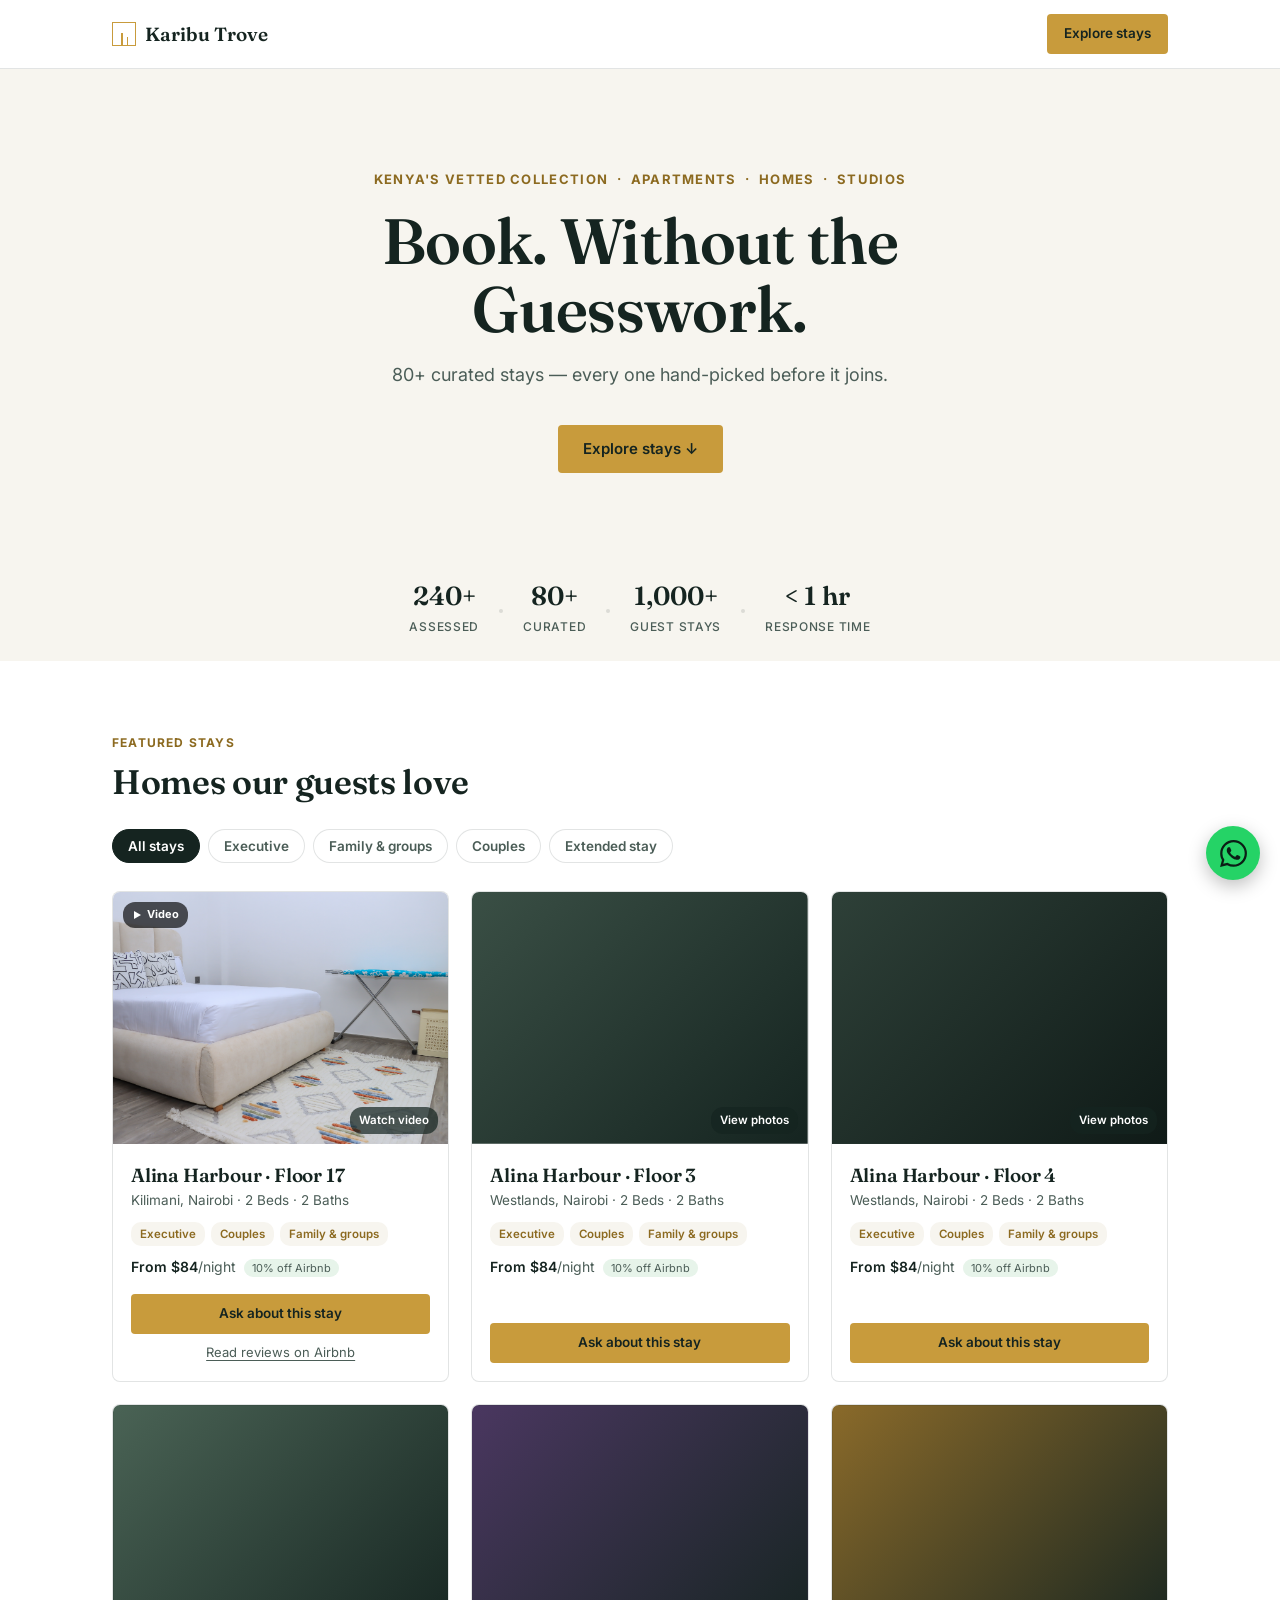
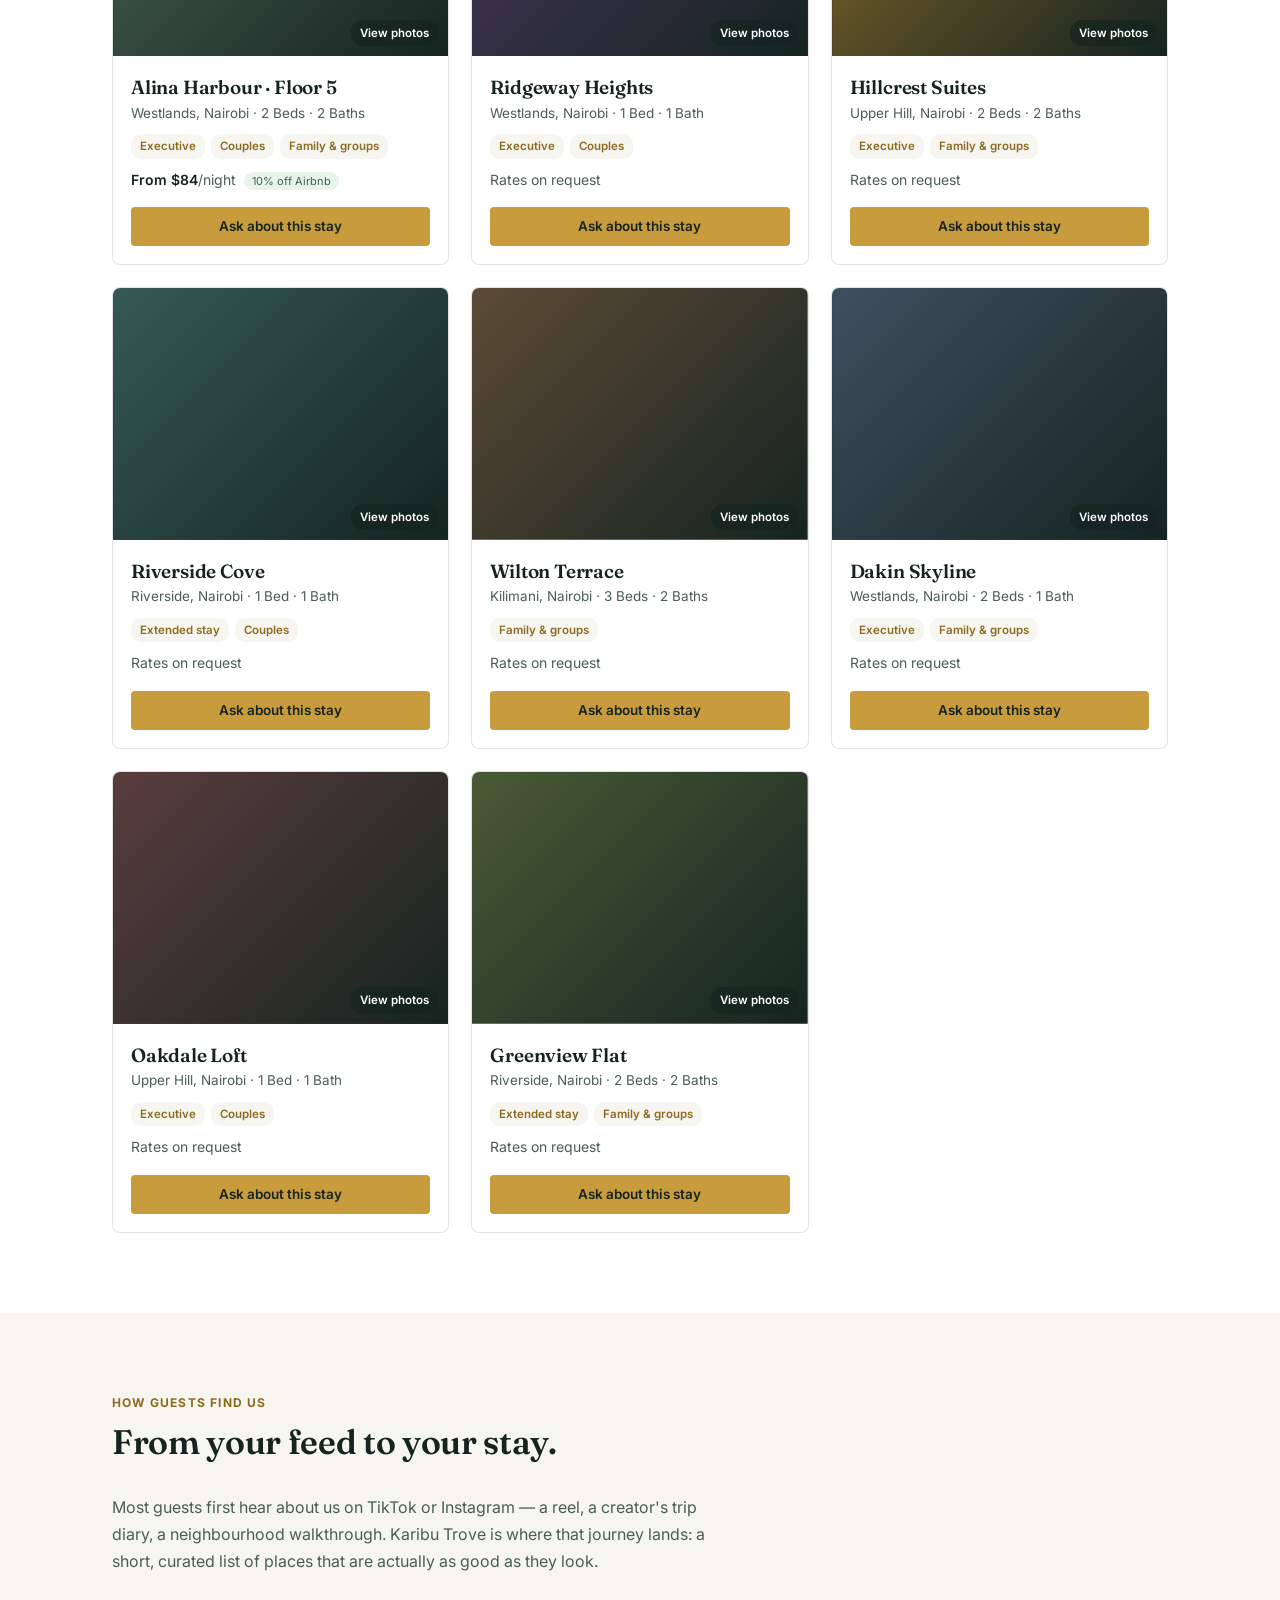
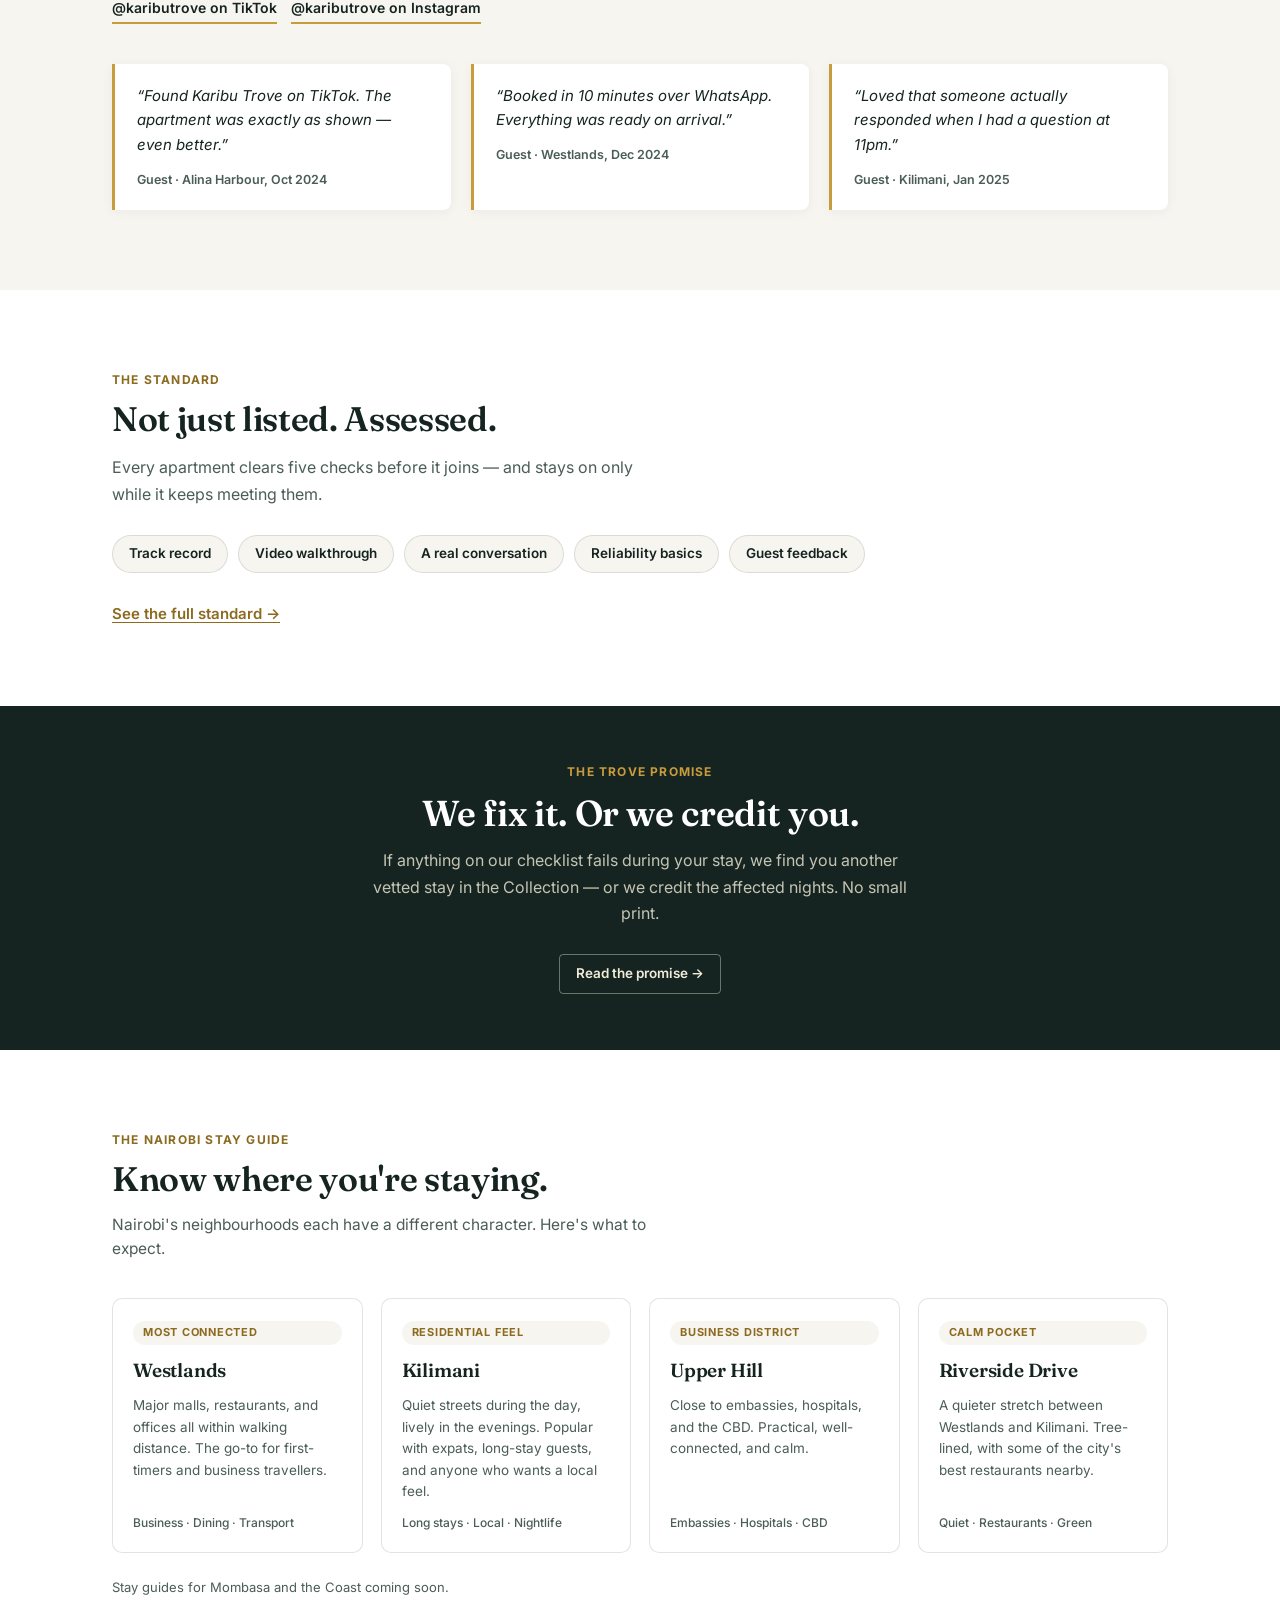
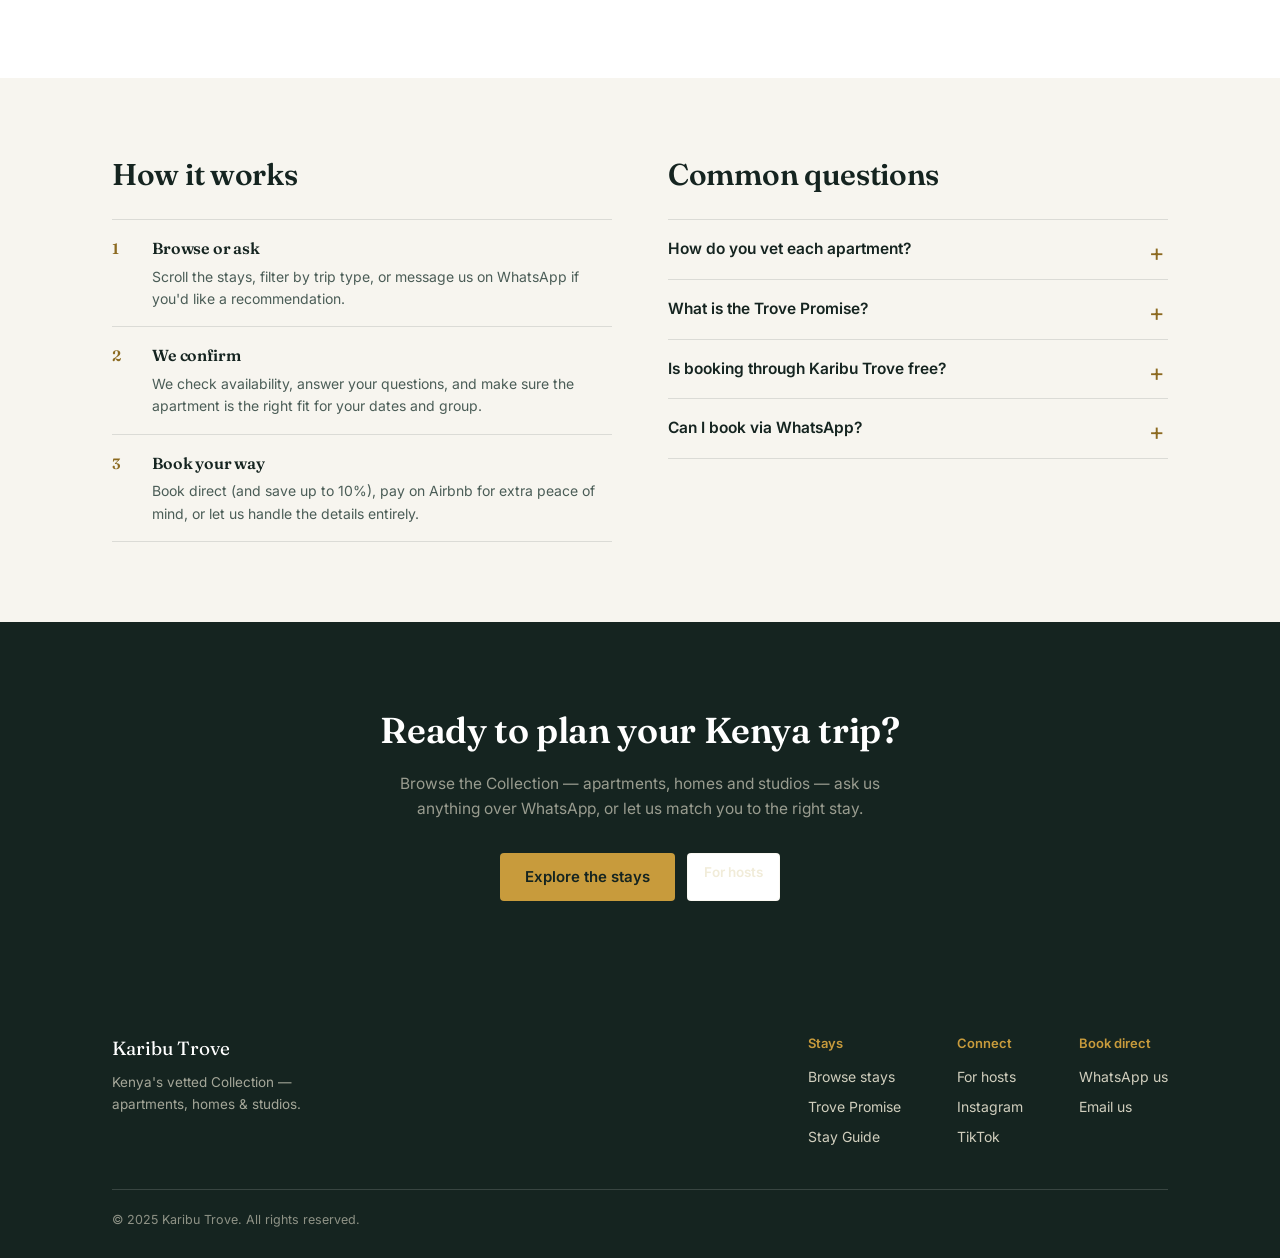
==== index.html @ e1a50bf6 "fix: curated count 8 → 80+ Co-Authored-By: Claude Sonnet 4.6 <noreply@anthropic.com>" ====
<!DOCTYPE html>
<html lang="en">
<head>
<meta charset="UTF-8">
<meta name="viewport" content="width=device-width, initial-scale=1.0">

<!-- Primary SEO -->
<title>Kenya's Vetted Collection — Apartments, Homes &amp; Studios | Karibu Trove</title>
<meta name="description" content="Karibu Trove is Kenya's vetted Collection — apartments, homes and studios in Nairobi and beyond. Every stay clears five checks before it joins. Book direct, save up to 10%, and stay with the Trove Promise: we fix it or we credit you.">
<meta name="robots" content="index, follow">
<link rel="canonical" href="https://kaributrove.com/">

<!-- Open Graph -->
<meta property="og:type" content="website">
<meta property="og:site_name" content="Karibu Trove">
<meta property="og:title" content="Karibu Trove — Kenya's Vetted Collection">
<meta property="og:description" content="Apartments, homes and studios — every stay clears five checks before it joins. Browse the Collection, book direct and save, backed by the Trove Promise.">
<meta property="og:image" content="https://kaributrove.com/assets/og.png">
<meta property="og:url" content="https://kaributrove.com/">

<!-- Twitter -->
<meta name="twitter:card" content="summary_large_image">
<meta name="twitter:title" content="Karibu Trove — Kenya's Vetted Collection">
<meta name="twitter:description" content="Apartments, homes and studios — every stay is vetted. Browse the Collection in Kenya, book direct and save — backed by the Trove Promise.">
<meta name="twitter:image" content="https://kaributrove.com/assets/og.png">

<meta name="theme-color" content="#152420">
<link rel="icon" type="image/svg+xml" href="assets/favicon.svg">
<link rel="preconnect" href="https://fonts.googleapis.com">
<link rel="preconnect" href="https://fonts.gstatic.com" crossorigin>
<link href="https://fonts.googleapis.com/css2?family=Fraunces:opsz,wght@9..144,400;9..144,600&family=Inter:wght@400;500;600&display=swap" rel="stylesheet">
<link rel="stylesheet" href="assets/styles.css">

<!-- JSON-LD: Organization -->
<script type="application/ld+json">
{
  "@context": "https://schema.org",
  "@type": "Organization",
  "name": "Karibu Trove",
  "url": "https://kaributrove.com",
  "description": "Kenya's vetted Collection — apartments, homes and studios. Every stay clears five checks before it joins.",
  "sameAs": [
    "https://www.instagram.com/kaributrove",
    "https://www.tiktok.com/@kaributrove"
  ],
  "contactPoint": {
    "@type": "ContactPoint",
    "contactType": "customer service",
    "availableLanguage": "English"
  }
}
</script>
<!-- JSON-LD: WebSite -->
<script type="application/ld+json">
{
  "@context": "https://schema.org",
  "@type": "WebSite",
  "name": "Karibu Trove",
  "url": "https://kaributrove.com",
  "potentialAction": {
    "@type": "SearchAction",
    "target": "https://kaributrove.com/?q={search_term_string}",
    "query-input": "required name=search_term_string"
  }
}
</script>
<!-- JSON-LD: FAQPage -->
<script type="application/ld+json">
{
  "@context": "https://schema.org",
  "@type": "FAQPage",
  "mainEntity": [
    {
      "@type": "Question",
      "name": "How do you vet each apartment?",
      "acceptedAnswer": {
        "@type": "Answer",
        "text": "Every apartment clears five checks before it joins: a verified track record, a full video walkthrough, a real conversation with the host, reliability basics (WiFi, water, security), and ongoing guest feedback. Stays that fall below standard are removed."
      }
    },
    {
      "@type": "Question",
      "name": "What is the Trove Promise?",
      "acceptedAnswer": {
        "@type": "Answer",
        "text": "If anything on our vetting checklist fails during your stay, we find you another vetted stay in the Collection — or we credit the affected nights. No small print, no runaround."
      }
    },
    {
      "@type": "Question",
      "name": "Is booking through Karibu Trove free?",
      "acceptedAnswer": {
        "@type": "Answer",
        "text": "Yes. Browsing and enquiring is completely free. If you book direct through us you typically save around 10% compared to the Airbnb rate — no membership required."
      }
    },
    {
      "@type": "Question",
      "name": "Can I book via WhatsApp?",
      "acceptedAnswer": {
        "@type": "Answer",
        "text": "Yes. WhatsApp is our primary booking channel. Tap 'Ask about this stay' on any listing and it opens a pre-filled message to our team. We reply within a few hours."
      }
    },
    {
      "@type": "Question",
      "name": "Do you only list apartments in Nairobi?",
      "acceptedAnswer": {
        "@type": "Answer",
        "text": "We currently focus on Nairobi — Westlands, Kilimani, Upper Hill, and Riverside Drive. Stay guides for Mombasa and the Coast are coming soon."
      }
    }
  ]
}
</script>

<style>
/* ============================================================
   V5 INLINE OVERRIDES — supplements assets/styles.css
   ============================================================ */

/* ---- Proof strip ---- */
.proof-strip{ display:flex; align-items:center; justify-content:center; gap:20px; padding:22px 32px; background:var(--bg-alt); flex-wrap:wrap; }
.proof-item{ text-align:center; }
.pv{ font-family:'Fraunces',serif; font-size:26px; font-weight:600; color:var(--ink); display:block; line-height:1; margin-bottom:4px; }
.pl{ font-size:12px; color:var(--ink-soft); font-weight:500; text-transform:uppercase; letter-spacing:0.06em; white-space:nowrap; }
.proof-dot{ width:4px; height:4px; border-radius:50%; background:var(--line); flex-shrink:0; }
@media(max-width:480px){ .proof-dot{ display:none; } .proof-strip{ gap:28px 20px; justify-content:space-around; } }

/* ---- V5 Hero ---- */
.hero-v5{ padding:100px 0 88px; text-align:center; }
@media(max-width:640px){ .hero-v5{ padding:72px 0 64px; } }
.hero-v5 .hero-eyebrow{ font-size:13px; font-weight:700; text-transform:uppercase; letter-spacing:0.1em; color:var(--accent-deep); margin-bottom:18px; display:block; }
.hero-v5 h1{ font-size:clamp(36px,6vw,64px); line-height:1.05; margin-bottom:18px; max-width:760px; margin-left:auto; margin-right:auto; }
.hero-v5 .lede{ font-size:clamp(16px,2vw,18px); color:var(--ink-soft); line-height:1.65; max-width:520px; margin:0 auto 36px; }
.hero-v5 .hero-ctas{ display:flex; gap:12px; flex-wrap:wrap; justify-content:center; }

/* ---- Section eyebrow / head ---- */
.eyebrow{ font-size:12px; font-weight:700; text-transform:uppercase; letter-spacing:0.1em; color:var(--accent-deep); display:block; margin-bottom:12px; }
.section-hd h2{ font-size:clamp(24px,3vw,34px); line-height:1.1; margin-bottom:10px; }
.section-hd p{ font-size:15.5px; color:var(--ink-soft); max-width:540px; }

/* ---- Stays section ---- */
.stays-section{ padding:72px 0 80px; }

/* ---- Social Discovery ---- */
.social-discovery{ padding:80px 0; background:var(--bg-alt); }
.social-discovery .section-hd{ margin-bottom:32px; }
.social-discovery .sd-body{ font-size:16px; color:var(--ink-soft); line-height:1.7; max-width:600px; margin-bottom:22px; }
.sd-links{ display:flex; gap:14px; flex-wrap:wrap; margin-bottom:40px; }
.sd-links a{ font-size:14px; font-weight:600; color:var(--ink); border-bottom:2px solid var(--accent); padding-bottom:2px; }
.sd-links a:hover{ color:var(--accent-deep); }
.sp-list{ display:grid; grid-template-columns:repeat(3,1fr); gap:20px; }
@media(max-width:860px){ .sp-list{ grid-template-columns:1fr 1fr; } }
@media(max-width:560px){ .sp-list{ grid-template-columns:1fr; } }
.sp-quote{ margin:0; background:#fff; border-left:3px solid var(--accent); border-radius:0 8px 8px 0; padding:20px 22px; box-shadow:0 2px 12px rgba(21,36,32,.05); display:flex; flex-direction:column; gap:12px; }
.sp-quote blockquote{ margin:0; font-size:15px; color:var(--ink); line-height:1.65; font-style:italic; }
.sp-quote figcaption{ font-size:12.5px; color:var(--ink-soft); font-weight:600; }

/* ---- Our Standard ---- */
.standard-section{ padding:80px 0; }
.standard-intro{ font-size:16px; color:var(--ink-soft); max-width:560px; margin-bottom:28px; line-height:1.65; }
.standard-checks{ display:flex; flex-wrap:wrap; gap:10px; margin-bottom:28px; }
.standard-checks span{ background:var(--bg-alt); border:1px solid var(--line); border-radius:20px; font-size:13.5px; font-weight:600; padding:7px 16px; color:var(--ink); }
.standard-link{ font-size:15px; font-weight:600; color:var(--accent-deep); text-decoration:underline; text-underline-offset:3px; }
.standard-link:hover{ color:var(--ink); }

/* ---- Promise callout ---- */
.promise-callout{ background:var(--ink); color:#F1ECD9; padding:56px 0; }
.promise-callout .pc-wrap{ max-width:760px; margin:0 auto; text-align:center; padding:0 32px; }
@media(max-width:640px){ .promise-callout .pc-wrap{ padding:0 20px; } }
.promise-callout .pc-eyebrow{ font-size:12px; font-weight:700; text-transform:uppercase; letter-spacing:0.1em; color:var(--gold); display:block; margin-bottom:12px; }
.promise-callout h2{ font-size:clamp(24px,3.5vw,36px); color:#fff; margin-bottom:14px; line-height:1.1; }
.promise-callout p{ font-size:16px; color:rgba(241,236,217,0.8); max-width:560px; margin:0 auto 28px; line-height:1.65; }
.promise-callout .btn-outline{ border-color:rgba(241,236,217,0.4); color:#F1ECD9; background:transparent; }
.promise-callout .btn-outline:hover{ border-color:#F1ECD9; }

/* ---- Stay Guide ---- */
.stay-guide-section{ padding:80px 0; }
.sg-sub{ font-size:15.5px; color:var(--ink-soft); max-width:540px; margin-bottom:36px; }
.sg-grid{ display:grid; grid-template-columns:repeat(4,1fr); gap:18px; }
@media(max-width:900px){ .sg-grid{ grid-template-columns:repeat(2,1fr); } }
@media(max-width:560px){ .sg-grid{ grid-template-columns:1fr; } }
.sg-card{ background:#fff; border:1px solid var(--line); border-radius:10px; padding:22px 20px 20px; display:flex; flex-direction:column; gap:10px; }
.sg-tag{ display:inline-block; font-size:11px; font-weight:700; text-transform:uppercase; letter-spacing:0.07em; color:var(--accent-deep); background:var(--bg-alt); padding:3px 10px; border-radius:20px; }
.sg-card h3{ font-size:19px; margin:0; }
.sg-card p{ font-size:13.5px; color:var(--ink-soft); line-height:1.6; flex:1; }
.sg-vibe{ font-size:12px; color:var(--ink-soft); font-weight:500; }
.sg-fine{ margin-top:24px; font-size:13px; color:var(--ink-soft); }

/* ---- How it works + FAQ ---- */
.split-section{ padding:80px 0; background:var(--bg-alt); }
.split-inner{ display:grid; grid-template-columns:1fr 1fr; gap:56px; align-items:start; }
@media(max-width:760px){ .split-inner{ grid-template-columns:1fr; gap:44px; } }
.split-section h2{ font-size:clamp(22px,3vw,30px); line-height:1.1; margin-bottom:28px; }
.how-steps{ list-style:none; margin:0; padding:0; }
.how-steps li{ display:flex; gap:18px; padding:16px 0; border-top:1px solid var(--line); align-items:flex-start; }
.how-steps li:last-child{ border-bottom:1px solid var(--line); }
.how-num{ font-family:'Fraunces',serif; font-size:15px; font-weight:600; color:var(--accent-deep); flex-shrink:0; width:22px; padding-top:1px; }
.how-steps h3{ font-size:16px; margin:0 0 4px; }
.how-steps p{ font-size:14px; color:var(--ink-soft); }
.faq-list{ border-top:1px solid var(--line); }
.faq-list details{ border-bottom:1px solid var(--line); }
.faq-list summary{ cursor:pointer; list-style:none; padding:17px 30px 17px 0; font-weight:600; font-size:15.5px; position:relative; }
.faq-list summary::-webkit-details-marker{ display:none; }
.faq-list summary::after{ content:'+'; position:absolute; right:4px; top:14px; font-size:24px; color:var(--accent-deep); font-weight:400; }
.faq-list details[open] summary::after{ content:'\2212'; }
.faq-list .ans{ padding:0 0 18px; font-size:14.5px; color:var(--ink-soft); max-width:480px; line-height:1.65; }

/* ---- CTA band ---- */
.cta-band{ padding:80px 0; background:var(--ink); color:#F1ECD9; text-align:center; }
.cta-band h2{ color:#fff; font-size:clamp(22px,3.5vw,36px); margin-bottom:12px; }
.cta-band p{ color:rgba(241,236,217,0.75); font-size:15.5px; margin-bottom:32px; }
.cta-band .hero-ctas{ justify-content:center; }
.cta-band .btn-outline{ border-color:rgba(241,236,217,0.35); color:#F1ECD9; }
.cta-band .btn-outline:hover{ border-color:#F1ECD9; }

/* ---- Booking popup ---- */
.bk-overlay{ display:none; position:fixed; inset:0; z-index:200; background:rgba(9,15,13,0.65); align-items:flex-end; justify-content:center; }
.bk-overlay.open{ display:flex; }
@media(min-width:600px){ .bk-overlay{ align-items:center; } }
.bk-modal{ background:#fff; width:100%; max-width:520px; border-radius:20px 20px 0 0; overflow:hidden; display:flex; flex-direction:column; max-height:94vh; }
@media(min-width:600px){ .bk-modal{ border-radius:16px; max-height:88vh; } }
.bk-img{ height:180px; background-size:cover; background-position:center; flex-shrink:0; }
.bk-header{ padding:18px 20px 14px; border-bottom:1px solid var(--line); flex-shrink:0; display:flex; justify-content:space-between; align-items:flex-start; }
.bk-header h3{ font-size:20px; margin-bottom:3px; }
.bk-meta-line{ font-size:13px; color:var(--ink-soft); }
.bk-x{ background:none; border:none; font-size:26px; cursor:pointer; color:var(--ink-soft); line-height:1; padding:0; flex-shrink:0; margin-left:12px; }
.bk-body{ padding:18px 20px; overflow-y:auto; flex:1; }
.bk-channel{ display:flex; align-items:center; justify-content:space-between; gap:14px; padding:14px 0; border-top:1px solid var(--line); }
.bk-channel:first-child{ border-top:none; }
.bk-channel-name{ font-size:14px; font-weight:600; display:flex; align-items:center; gap:7px; margin-bottom:3px; }
.bk-channel-rate{ font-size:13px; color:var(--ink-soft); }
.bk-channel-save{ font-size:11px; font-weight:700; color:var(--ok); background:#E7F4EA; padding:2px 7px; border-radius:10px; }
.bk-channel-btn{ flex-shrink:0; }
.bk-note{ font-size:13px; color:var(--ink-soft); padding:14px 0 4px; border-top:1px solid var(--line); margin-top:6px; }
</style>
</head>
<body>

<!-- ===================== NAV ===================== -->
<nav>
  <div class="wrap">
    <a href="/" class="logo" aria-label="Karibu Trove home">
      <span class="mark" aria-hidden="true"></span>
      <span>Karibu Trove</span>
    </a>
    <div style="display:flex;align-items:center;gap:16px;">
      <a href="#stays" data-v="a" class="btn btn-accent btn-sm">Explore stays</a>
      <a href="#stays" data-v="b" class="btn btn-accent btn-sm">Book a stay</a>
    </div>
  </div>
</nav>

<!-- ===================== HERO ===================== -->
<section class="hero-v5" style="background:var(--bg-alt);">
  <div class="wrap">

    <!-- Variant A -->
    <div data-v="a">
      <span class="hero-eyebrow">Kenya's vetted Collection &nbsp;·&nbsp; Apartments &nbsp;·&nbsp; Homes &nbsp;·&nbsp; Studios</span>
      <h1>Book. Without the Guesswork.</h1>
      <p class="lede">80+ curated stays — every one hand-picked before it joins.</p>
      <div class="hero-ctas">
        <a href="#stays" class="btn btn-accent">Explore stays ↓</a>
      </div>
    </div>

    <!-- Variant B -->
    <div data-v="b">
      <span class="hero-eyebrow">Kenya's vetted Collection &nbsp;·&nbsp; Apartments &nbsp;·&nbsp; Homes &nbsp;·&nbsp; Studios</span>
      <h1>Don't gamble on a listing. Every stay here is vetted.</h1>
      <p class="lede">80+ curated stays — every one hand-picked before it joins.</p>
      <div class="hero-ctas">
        <a href="#stays" class="btn btn-accent">Browse the stays ↓</a>
      </div>
    </div>

  </div>
</section>

<!-- ===================== PROOF STRIP ===================== -->
<div class="proof-strip" aria-label="At a glance">
  <div class="proof-item">
    <span class="pv">240+</span>
    <span class="pl">Assessed</span>
  </div>
  <div class="proof-dot" aria-hidden="true"></div>
  <div class="proof-item">
    <span class="pv">80+</span>
    <span class="pl">Curated</span>
  </div>
  <div class="proof-dot" aria-hidden="true"></div>
  <div class="proof-item">
    <span class="pv">1,000+</span>
    <span class="pl">Guest stays</span>
  </div>
  <div class="proof-dot" aria-hidden="true"></div>
  <div class="proof-item">
    <span class="pv">&lt; 1 hr</span>
    <span class="pl">Response time</span>
  </div>
</div>

<!-- ===================== STAYS GRID ===================== -->
<section class="stays-section" id="stays">
  <div class="wrap">
    <div class="section-hd" style="margin-bottom:28px;">
      <span class="eyebrow">Featured stays</span>
      <h2>Homes our guests love</h2>
    </div>
    <div id="chips" style="display:flex;flex-wrap:wrap;gap:8px;margin-bottom:28px;" role="group" aria-label="Filter by trip type"></div>
    <div id="curGrid" class="cur-grid"></div>
  </div>
</section>

<!-- ===================== SOCIAL DISCOVERY ===================== -->
<section class="social-discovery">
  <div class="wrap">
    <div class="section-hd">
      <span class="eyebrow">How guests find us</span>
      <h2>From your feed to your stay.</h2>
    </div>
    <p class="sd-body">Most guests first hear about us on TikTok or Instagram — a reel, a creator's trip diary, a neighbourhood walkthrough. Karibu Trove is where that journey lands: a short, curated list of places that are actually as good as they look.</p>
    <div class="sd-links">
      <a href="https://www.tiktok.com/@kaributrove" target="_blank" rel="noopener" aria-label="Karibu Trove on TikTok">@kaributrove on TikTok</a>
      <a href="https://www.instagram.com/kaributrove" target="_blank" rel="noopener" aria-label="Karibu Trove on Instagram">@kaributrove on Instagram</a>
    </div>
    <div id="socialProofList" class="sp-list" aria-label="Guest quotes"></div>
  </div>
</section>

<!-- ===================== OUR STANDARD ===================== -->
<section class="standard-section">
  <div class="wrap">
    <span class="eyebrow">The standard</span>
    <h2 style="font-size:clamp(24px,3.2vw,34px);line-height:1.1;margin-bottom:16px;">Not just listed. Assessed.</h2>
    <p class="standard-intro">Every apartment clears five checks before it joins — and stays on only while it keeps meeting them.</p>
    <div class="standard-checks" role="list" aria-label="The five checks">
      <span role="listitem">Track record</span>
      <span role="listitem">Video walkthrough</span>
      <span role="listitem">A real conversation</span>
      <span role="listitem">Reliability basics</span>
      <span role="listitem">Guest feedback</span>
    </div>
    <a href="promise.html" class="standard-link">See the full standard &rarr;</a>
  </div>
</section>

<!-- ===================== TROVE PROMISE CALLOUT ===================== -->
<div class="promise-callout" role="region" aria-label="Trove Promise">
  <div class="pc-wrap">
    <span class="pc-eyebrow">The Trove Promise</span>
    <h2>We fix it. Or we credit you.</h2>
    <p>If anything on our checklist fails during your stay, we find you another vetted stay in the Collection — or we credit the affected nights. No small print.</p>
    <a href="promise.html" class="btn btn-outline btn-sm">Read the promise &rarr;</a>
  </div>
</div>

<!-- ===================== STAY GUIDE ===================== -->
<section class="stay-guide-section">
  <div class="wrap">
    <span class="eyebrow">The Nairobi Stay Guide</span>
    <h2 style="font-size:clamp(24px,3.2vw,34px);line-height:1.1;margin-bottom:14px;">Know where you're staying.</h2>
    <p class="sg-sub">Nairobi's neighbourhoods each have a different character. Here's what to expect.</p>
    <div id="stayGuideGrid" class="sg-grid"></div>
    <p class="sg-fine">Stay guides for Mombasa and the Coast coming soon.</p>
  </div>
</section>

<!-- ===================== HOW IT WORKS + FAQ ===================== -->
<section class="split-section" id="how">
  <div class="wrap">
    <div class="split-inner">

      <!-- How it works -->
      <div>
        <h2>How it works</h2>
        <ol class="how-steps">
          <li>
            <span class="how-num">1</span>
            <div>
              <h3>Browse or ask</h3>
              <p>Scroll the stays, filter by trip type, or message us on WhatsApp if you'd like a recommendation.</p>
            </div>
          </li>
          <li>
            <span class="how-num">2</span>
            <div>
              <h3>We confirm</h3>
              <p>We check availability, answer your questions, and make sure the apartment is the right fit for your dates and group.</p>
            </div>
          </li>
          <li>
            <span class="how-num">3</span>
            <div>
              <h3>Book your way</h3>
              <p>Book direct (and save up to 10%), pay on Airbnb for extra peace of mind, or let us handle the details entirely.</p>
            </div>
          </li>
        </ol>
      </div>

      <!-- FAQ -->
      <div>
        <h2>Common questions</h2>
        <div class="faq-list">
          <details>
            <summary>How do you vet each apartment?</summary>
            <p class="ans">Every apartment clears five checks: a verified track record, a full video walkthrough, a real conversation with the host, reliability basics (WiFi, water, security), and ongoing guest feedback. Stays that fall below standard are removed.</p>
          </details>
          <details>
            <summary>What is the Trove Promise?</summary>
            <p class="ans">If anything on our vetting checklist fails during your stay, we find you another vetted stay in the Collection, or credit the affected nights. <a href="promise.html">Read the full promise &rarr;</a></p>
          </details>
          <details>
            <summary>Is booking through Karibu Trove free?</summary>
            <p class="ans">Yes. Browsing and enquiring costs nothing. If you book direct through us you typically save around 10% compared to the Airbnb rate — no account or membership needed.</p>
          </details>
          <details>
            <summary>Can I book via WhatsApp?</summary>
            <p class="ans">Yes. WhatsApp is our primary booking channel. Tap "Ask about this stay" on any listing and it opens a pre-filled message to our team. We reply within a few hours.</p>
          </details>
        </div>
      </div>

    </div>
  </div>
</section>

<!-- ===================== CTA BAND ===================== -->
<section class="cta-band">
  <div class="wrap">
    <h2>Ready to plan your Kenya trip?</h2>
    <p>Browse the Collection — apartments, homes and studios — ask us anything over WhatsApp, or let us match you to the right stay.</p>
    <div class="hero-ctas">
      <a href="#stays" class="btn btn-accent">Explore the stays</a>
      <a href="host.html" class="btn btn-outline btn-sm">For hosts</a>
    </div>
  </div>
</section>

<!-- ===================== FOOTER ===================== -->
<footer>
  <div class="wrap">
    <div class="foot-top">
      <div>
        <div class="foot-logo">Karibu Trove</div>
        <p style="font-size:13.5px;opacity:0.65;max-width:220px;line-height:1.6;">Kenya's vetted Collection — apartments, homes &amp; studios.</p>
      </div>
      <div class="foot-cols">
        <div class="foot-col">
          <h4>Stays</h4>
          <a href="#stays">Browse stays</a>
          <a href="promise.html">Trove Promise</a>
          <a href="#how">Stay Guide</a>
        </div>
        <div class="foot-col">
          <h4>Connect</h4>
          <a href="host.html">For hosts</a>
          <a href="https://www.instagram.com/kaributrove" target="_blank" rel="noopener">Instagram</a>
          <a href="https://www.tiktok.com/@kaributrove" target="_blank" rel="noopener">TikTok</a>
        </div>
        <div class="foot-col">
          <h4>Book direct</h4>
          <a id="footWa" href="#">WhatsApp us</a>
          <a href="mailto:hello@kaributrove.com">Email us</a>
        </div>
      </div>
    </div>
    <p class="copyright">&copy; 2025 Karibu Trove. All rights reserved.</p>
  </div>
</footer>

<!-- WhatsApp float -->
<a id="waFloat" href="#" class="wa-float" aria-label="Chat on WhatsApp" target="_blank" rel="noopener">
  <svg viewBox="0 0 24 24" fill="currentColor" aria-hidden="true"><path d="M17.472 14.382c-.297-.149-1.758-.867-2.03-.967-.273-.099-.471-.148-.67.15-.197.297-.767.966-.94 1.164-.173.199-.347.223-.644.075-.297-.15-1.255-.463-2.39-1.475-.883-.788-1.48-1.761-1.653-2.059-.173-.297-.018-.458.13-.606.134-.133.298-.347.446-.52.149-.174.198-.298.298-.497.099-.198.05-.371-.025-.52-.075-.149-.669-1.612-.916-2.207-.242-.579-.487-.5-.669-.51-.173-.008-.371-.01-.57-.01-.198 0-.52.074-.792.372-.272.297-1.04 1.016-1.04 2.479 0 1.462 1.065 2.875 1.213 3.074.149.198 2.096 3.2 5.077 4.487.709.306 1.262.489 1.694.625.712.227 1.36.195 1.871.118.571-.085 1.758-.719 2.006-1.413.248-.694.248-1.289.173-1.413-.074-.124-.272-.198-.57-.347m-5.421 7.403h-.004a9.87 9.87 0 01-5.031-1.378l-.361-.214-3.741.982.998-3.648-.235-.374a9.86 9.86 0 01-1.51-5.26c.001-5.45 4.436-9.884 9.888-9.884 2.64 0 5.122 1.03 6.988 2.898a9.825 9.825 0 012.893 6.994c-.003 5.45-4.437 9.884-9.885 9.884m8.413-18.297A11.815 11.815 0 0012.05 0C5.495 0 .16 5.335.157 11.892c0 2.096.547 4.142 1.588 5.945L.057 24l6.305-1.654a11.882 11.882 0 005.683 1.448h.005c6.554 0 11.89-5.335 11.893-11.893a11.821 11.821 0 00-3.48-8.413Z"/></svg>
</a>

<!-- ===================== LIGHTBOX ===================== -->
<div id="lightbox" class="lightbox" role="dialog" aria-modal="true" aria-label="Photo viewer">
  <button id="lbClose" class="lb-close" aria-label="Close photo viewer">&times;</button>
  <button id="lbPrev" class="lb-nav lb-prev" aria-label="Previous photo">&#8592;</button>
  <button id="lbNext" class="lb-nav lb-next" aria-label="Next photo">&#8594;</button>
  <div class="lb-stage">
    <div id="lbImg" class="lb-img" role="img" aria-label="Apartment photo"></div>
    <div id="lbVideo" class="lb-video" style="display:none;">
      <video id="lbVideoEl" controls playsinline style="width:100%;height:100%;object-fit:contain;"></video>
    </div>
    <div class="lb-caption">
      <div id="lbName" class="lb-name"></div>
      <div id="lbMeta" class="lb-meta"></div>
      <a id="lbWa" href="#" target="_blank" rel="noopener" class="lb-wa">
        <svg width="18" height="18" viewBox="0 0 24 24" fill="currentColor" aria-hidden="true"><path d="M17.472 14.382c-.297-.149-1.758-.867-2.03-.967-.273-.099-.471-.148-.67.15-.197.297-.767.966-.94 1.164-.173.199-.347.223-.644.075-.297-.15-1.255-.463-2.39-1.475-.883-.788-1.48-1.761-1.653-2.059-.173-.297-.018-.458.13-.606.134-.133.298-.347.446-.52.149-.174.198-.298.298-.497.099-.198.05-.371-.025-.52-.075-.149-.669-1.612-.916-2.207-.242-.579-.487-.5-.669-.51-.173-.008-.371-.01-.57-.01-.198 0-.52.074-.792.372-.272.297-1.04 1.016-1.04 2.479 0 1.462 1.065 2.875 1.213 3.074.149.198 2.096 3.2 5.077 4.487.709.306 1.262.489 1.694.625.712.227 1.36.195 1.871.118.571-.085 1.758-.719 2.006-1.413.248-.694.248-1.289.173-1.413-.074-.124-.272-.198-.57-.347m-5.421 7.403h-.004a9.87 9.87 0 01-5.031-1.378l-.361-.214-3.741.982.998-3.648-.235-.374a9.86 9.86 0 01-1.51-5.26c.001-5.45 4.436-9.884 9.888-9.884 2.64 0 5.122 1.03 6.988 2.898a9.825 9.825 0 012.893 6.994c-.003 5.45-4.437 9.884-9.885 9.884m8.413-18.297A11.815 11.815 0 0012.05 0C5.495 0 .16 5.335.157 11.892c0 2.096.547 4.142 1.588 5.945L.057 24l6.305-1.654a11.882 11.882 0 005.683 1.448h.005c6.554 0 11.89-5.335 11.893-11.893a11.821 11.821 0 00-3.48-8.413Z"/></svg>
        Ask about this stay
      </a>
    </div>
  </div>
</div>

<!-- ===================== BOOKING POPUP ===================== -->
<div id="bkOverlay" class="bk-overlay" role="dialog" aria-modal="true" aria-labelledby="bkTitle">
  <div class="bk-modal">
    <div id="bkImg" class="bk-img" role="img" aria-label="Apartment photo"></div>
    <div class="bk-header">
      <div>
        <h3 id="bkTitle"></h3>
        <div id="bkMeta" class="bk-meta-line"></div>
      </div>
      <button id="bkClose" class="bk-x" aria-label="Close booking options">&times;</button>
    </div>
    <div class="bk-body">
      <div id="bkChannels"></div>
      <p id="bkNote" class="bk-note"></p>
    </div>
  </div>
</div>

<script src="assets/config.js"></script>
<script src="assets/analytics.js"></script>
<script src="assets/site.js"></script>
<script>
/* Wire footer + float WA links after config is loaded */
document.addEventListener('DOMContentLoaded', function(){
  var waHref = 'https://wa.me/' + (window.KT && window.KT.WA_NUMBER ? window.KT.WA_NUMBER : '') + '?text=' + encodeURIComponent('Hi Karibu Trove! I\'d like to find out about your stays.');
  var f = document.getElementById('footWa');
  var w = document.getElementById('waFloat');
  if(f) f.href = waHref;
  if(w) w.href = waHref;
});
</script>
<script src="assets/home-v5.js"></script>
</body>
</html>
---- assets/styles.css ----
/* Karibu Trove: shared styles. White base, brand colors as accents. */
:root{
  --bg:#FFFFFF;
  --bg-alt:#F7F5EF;
  --ink:#152420;
  --ink-soft:#4B5D57;
  --gold:#C89B3C;
  --gold-deep:#8C6A20;
  --jacaranda:#5B3E77;
  --jacaranda-deep:#432C5A;
  --line:rgba(21,36,32,0.12);
  --accent:var(--gold);
  --accent-deep:var(--gold-deep);
  --on-accent:#152420;
  --wa:#25D366;
  --ok:#2E7D32;
  --err:#B3261E;
}
body.mode-owner{ --accent:var(--jacaranda); --accent-deep:var(--jacaranda-deep); --on-accent:#fff; }

*{ box-sizing:border-box; }
html{ scroll-behavior:smooth; }
body{
  margin:0; background:var(--bg); color:var(--ink);
  font-family:'Inter',-apple-system,'Segoe UI',sans-serif; font-size:16px; line-height:1.6;
  -webkit-font-smoothing:antialiased;
}
h1,h2,h3{ font-family:'Fraunces',Georgia,serif; font-weight:600; margin:0; letter-spacing:-0.01em; }
p{ margin:0; }
a{ color:inherit; text-decoration:none; }
img{ max-width:100%; }
.wrap{ max-width:1120px; margin:0 auto; padding:0 32px; }
section{ padding:88px 0; }
@media (max-width:640px){ section{ padding:56px 0; } .wrap{ padding:0 20px; } }
.alt-bg{ background:var(--bg-alt); }
:focus-visible{ outline:2px solid var(--accent-deep); outline-offset:3px; border-radius:3px; }
.sr-only{ position:absolute; width:1px; height:1px; overflow:hidden; clip:rect(0 0 0 0); white-space:nowrap; }

/* ---------- placeholder banner (auto-hides once real details are set) ---------- */
.ph-banner{ background:#FFF4D6; color:#5b4410; font-size:13px; padding:8px 20px; text-align:center; border-bottom:1px solid #ecd9a2; }

/* ---------- NAV ---------- */
nav{ position:sticky; top:0; z-index:50; background:rgba(255,255,255,0.93); backdrop-filter:blur(8px); border-bottom:1px solid var(--line); }
nav .wrap{ display:flex; align-items:center; justify-content:space-between; padding:14px 32px; gap:16px; flex-wrap:wrap; }
@media (max-width:640px){ nav .wrap{ padding:12px 20px; } }
.logo{ font-family:'Fraunces',serif; font-size:19px; font-weight:600; display:flex; align-items:center; gap:9px; }
.logo .mark{ width:24px; height:24px; border:1.5px solid var(--accent); position:relative; flex-shrink:0; transition:border-color .3s; }
.logo .mark::before,.logo .mark::after{ content:''; position:absolute; background:var(--accent); transition:background .3s; }
.logo .mark::before{ width:1.5px; height:12px; left:8px; bottom:0; }
.logo .mark::after{ width:1.5px; height:8px; right:7px; bottom:0; }
.toggle{ display:flex; background:var(--bg-alt); border-radius:24px; padding:3px; border:1px solid var(--line); }
.toggle button{ border:none; background:none; cursor:pointer; font-family:inherit; font-size:13.5px; font-weight:600; color:var(--ink-soft); padding:8px 16px; border-radius:20px; transition:all .2s; }
.toggle button.active.g{ background:var(--gold); color:var(--ink); }
.toggle button.active.o{ background:var(--jacaranda); color:#fff; }
.nav-cta{ background:var(--accent); color:var(--on-accent); padding:10px 18px; font-size:13.5px; font-weight:600; border-radius:4px; white-space:nowrap; }
.nav-cta:hover{ background:var(--accent-deep); color:#fff; }
.nav-back{ font-size:14px; color:var(--ink-soft); font-weight:500; }
.nav-back:hover{ color:var(--ink); }
@media (max-width:560px){ nav .wrap{ flex-wrap:nowrap; } nav .nav-cta{ display:none; } .toggle button{ padding:7px 12px; font-size:13px; } .logo{ font-size:17px; } }

/* ---------- BUTTONS ---------- */
.btn{ display:inline-block; padding:13px 24px; font-size:15px; font-weight:600; border-radius:4px; cursor:pointer; border:1.5px solid transparent; font-family:inherit; text-align:center; line-height:1.3; }
.btn-accent{ background:var(--accent); color:var(--on-accent); }
.btn-accent:hover{ background:var(--accent-deep); color:#fff; }
.btn-outline{ border-color:var(--line); color:var(--ink); background:#fff; }
.btn-outline:hover{ border-color:var(--accent); color:var(--accent-deep); }
.btn-wa{ background:var(--wa); color:#0B1F16; }
.btn-wa:hover{ filter:brightness(0.95); }
.btn-sm{ padding:10px 16px; font-size:13.5px; }
.btn-block{ display:block; width:100%; }
.btn[disabled]{ opacity:.6; cursor:wait; }

/* ---------- HERO ---------- */
.hero{ padding:72px 0 56px; }
.hero .wrap{ display:grid; grid-template-columns:1.1fr 0.9fr; gap:48px; align-items:center; }
@media (max-width:900px){ .hero .wrap{ grid-template-columns:1fr; gap:36px; } .hero{ padding:48px 0 40px; } }
.hero-eyebrow{ color:var(--accent-deep); font-size:14px; font-weight:600; margin-bottom:18px; }
.hero h1{ font-size:clamp(34px,4.8vw,54px); line-height:1.08; margin-bottom:20px; max-width:560px; }
.hero p.lede{ font-size:17.5px; color:var(--ink-soft); max-width:480px; margin-bottom:30px; }
.hero-ctas{ display:flex; gap:12px; flex-wrap:wrap; }
.hero-fine{ margin-top:16px; font-size:13px; color:var(--ink-soft); }

/* membership card visual */
.card-stack{ position:relative; max-width:420px; margin:0 auto; width:100%; aspect-ratio:1.18/1; }
.mcard{ position:absolute; width:86%; aspect-ratio:1.586/1; border-radius:16px; padding:20px 22px; color:#fff; box-shadow:0 18px 40px rgba(21,36,32,0.22); overflow:hidden; display:flex; flex-direction:column; justify-content:space-between; }
.mcard.back{ right:0; top:0; background:linear-gradient(135deg,#5B3E77,#2a1a3b); transform:rotate(5deg); opacity:.95; }
.mcard.front{ left:0; bottom:0; background:linear-gradient(135deg,#1d332d,#152420 60%,#0e1a17); border:1px solid rgba(200,155,60,0.5); transform:rotate(-3deg); }
.mcard .row{ display:flex; justify-content:space-between; align-items:flex-start; gap:10px; }
.mcard .brand{ font-family:'Fraunces',serif; font-size:16px; font-weight:600; display:flex; align-items:center; gap:8px; }
.mcard .brand i{ display:inline-block; width:16px; height:16px; border:1.3px solid var(--gold); position:relative; }
.mcard .brand i::before{ content:''; position:absolute; width:1.3px; height:8px; left:5px; bottom:0; background:var(--gold); }
.mcard .brand i::after{ content:''; position:absolute; width:1.3px; height:5px; right:4px; bottom:0; background:var(--gold); }
.mcard .tier{ font-size:11px; letter-spacing:.08em; text-transform:uppercase; color:var(--gold); font-weight:700; }
.mcard .credit{ font-family:'Fraunces',serif; font-size:30px; line-height:1; }
.mcard .credit small{ display:block; font-family:'Inter'; font-size:12px; opacity:.75; margin-top:5px; letter-spacing:0; }
.mcard .foot{ font-size:11px; opacity:.7; display:flex; justify-content:space-between; }
.mcard.back .tier{ color:#e8d9a8; }
@media (max-width:420px){ .mcard .credit{ font-size:24px; } .mcard{ padding:16px 18px; } }

/* ---------- VALUE STRIP ---------- */
.value-strip{ display:grid; grid-template-columns:repeat(3,1fr); border-top:1px solid var(--line); border-bottom:1px solid var(--line); }
@media (max-width:760px){ .value-strip{ grid-template-columns:1fr; } }
.value-item{ padding:26px 28px; border-left:1px solid var(--line); }
.value-item:first-child{ border-left:none; padding-left:0; }
@media (max-width:760px){ .value-item{ border-left:none; border-top:1px solid var(--line); padding-left:0; } .value-item:first-child{ border-top:none; } }
.value-item strong{ display:block; font-family:'Fraunces',serif; font-size:16.5px; font-weight:600; margin-bottom:5px; }
.value-item span{ font-size:14px; color:var(--ink-soft); }

/* ---------- SECTION HEAD ---------- */
.section-head{ display:grid; grid-template-columns:2fr 3fr; gap:40px; margin-bottom:44px; align-items:end; }
@media (max-width:760px){ .section-head{ grid-template-columns:1fr; gap:12px; margin-bottom:32px; } }
.section-head h2{ font-size:clamp(26px,3.2vw,36px); line-height:1.1; }
.section-head .desc{ font-size:15.5px; color:var(--ink-soft); }
.eyebrow-tag{ display:inline-block; font-size:12px; font-weight:700; color:var(--accent-deep); letter-spacing:0.05em; text-transform:uppercase; margin-bottom:10px; }

/* ---------- STEP CARDS ---------- */
.col-grid{ display:grid; grid-template-columns:repeat(3,1fr); }
@media (max-width:760px){ .col-grid{ grid-template-columns:1fr; } }
.col-item{ border-left:1px solid var(--line); padding:0 28px; }
.col-item:first-child{ border-left:none; padding-left:0; }
.col-item:last-child{ padding-right:0; }
@media (max-width:760px){ .col-item{ border-left:none; border-top:1px solid var(--line); padding:24px 0 0; margin-top:24px; } .col-item:first-child{ border-top:none; margin-top:0; padding-top:0; } }
.col-item .num{ font-family:'Fraunces',serif; font-size:14px; color:var(--accent-deep); font-weight:600; margin-bottom:12px; }
.col-item h3{ font-size:19px; margin-bottom:8px; }
.col-item p{ font-size:14.5px; color:var(--ink-soft); }

/* ---------- CURATED ---------- */
.chips{ display:flex; gap:8px; flex-wrap:wrap; margin-bottom:26px; }
.chip{ border:1px solid var(--line); background:#fff; color:var(--ink-soft); font-family:inherit; font-size:13.5px; font-weight:600; padding:8px 15px; border-radius:20px; cursor:pointer; }
.chip:hover{ border-color:var(--accent); color:var(--ink); }
.chip.on{ background:var(--ink); color:#fff; border-color:var(--ink); }
.cur-grid{ display:grid; grid-template-columns:repeat(3,1fr); gap:22px; }
@media (max-width:960px){ .cur-grid{ grid-template-columns:repeat(2,1fr); } }
@media (max-width:620px){ .cur-grid{ grid-template-columns:1fr; } }
.cur-card{ background:#fff; border:1px solid var(--line); border-radius:8px; overflow:hidden; display:flex; flex-direction:column; }
.cur-img{ position:relative; aspect-ratio:4/3; cursor:pointer; background-size:cover; background-position:center; }
.cur-img .zoom{ position:absolute; right:10px; bottom:10px; background:rgba(21,36,32,.7); color:#fff; font-size:11.5px; font-weight:600; padding:4px 9px; border-radius:12px; }
.cur-body{ padding:16px 18px 18px; display:flex; flex-direction:column; gap:10px; flex:1; }
.cur-body h3{ font-size:19px; }
.cur-loc{ font-size:13.5px; color:var(--ink-soft); }
.tags{ display:flex; gap:6px; flex-wrap:wrap; }
.tag{ font-size:11.5px; font-weight:600; color:var(--accent-deep); background:var(--bg-alt); padding:3px 9px; border-radius:10px; }
.cur-price{ font-size:14px; font-weight:600; }
.cur-price span{ font-weight:400; color:var(--ink-soft); }
.cur-actions{ margin-top:auto; display:flex; flex-direction:column; gap:8px; padding-top:6px; }
.cur-link{ font-size:13px; color:var(--ink-soft); text-align:center; text-decoration:underline; text-underline-offset:3px; }
.cur-note{ margin-top:22px; font-size:13.5px; color:var(--ink-soft); display:flex; gap:10px; align-items:flex-start; }
.cur-note b{ color:var(--ink); }

/* ---------- MEMBERSHIP ---------- */
.tier-grid{ display:grid; grid-template-columns:repeat(3,1fr); gap:16px; }
@media (max-width:860px){ .tier-grid{ grid-template-columns:1fr; } }
.tier-card{ border:1px solid var(--line); border-radius:8px; padding:24px; background:#fff; }
.tier-card.hl{ border-color:var(--accent); box-shadow:0 0 0 1px var(--accent) inset; }
.tier-card h3{ font-size:21px; margin-bottom:2px; }
.tier-card .how{ font-size:13px; color:var(--ink-soft); margin-bottom:14px; }
.tier-card .rate{ font-family:'Fraunces',serif; font-size:28px; color:var(--accent-deep); line-height:1; }
.tier-card .rate small{ font-family:'Inter'; font-size:13px; color:var(--ink-soft); font-weight:500; }
.tier-card ul{ list-style:none; margin:14px 0 0; padding:0; font-size:14px; color:var(--ink-soft); }
.tier-card li{ padding:6px 0 6px 20px; position:relative; border-top:1px solid var(--line); }
.tier-card li::before{ content:''; position:absolute; left:2px; top:15px; width:8px; height:4px; border-left:2px solid var(--accent); border-bottom:2px solid var(--accent); transform:rotate(-45deg); }
.two-col{ display:grid; grid-template-columns:1fr 1fr; gap:48px; margin-top:52px; }
@media (max-width:800px){ .two-col{ grid-template-columns:1fr; gap:36px; } }
.two-col h3{ font-size:20px; margin-bottom:14px; }
.rows{ list-style:none; margin:0; padding:0; font-size:14.5px; }
.rows li{ display:flex; justify-content:space-between; gap:16px; padding:11px 0; border-top:1px solid var(--line); }
.rows li:last-child{ border-bottom:1px solid var(--line); }
.rows li span:last-child{ color:var(--ink-soft); text-align:right; }
.fineprint{ margin-top:22px; font-size:12.5px; color:var(--ink-soft); max-width:760px; }
.fineprint a{ text-decoration:underline; text-underline-offset:3px; }

/* ---------- SELECTION STANDARD ---------- */
.check-list{ list-style:none; margin:0; padding:0; max-width:780px; }
.check-list li{ display:grid; grid-template-columns:200px 1fr; gap:20px; padding:15px 0; border-top:1px solid var(--line); font-size:14.5px; }
.check-list li:last-child{ border-bottom:1px solid var(--line); }
.check-list b{ font-family:'Fraunces',serif; font-weight:600; font-size:16px; }
.check-list span{ color:var(--ink-soft); }
@media (max-width:620px){ .check-list li{ grid-template-columns:1fr; gap:3px; } }

/* ---------- ROLES / HOST ---------- */
.role-grid{ display:grid; grid-template-columns:1fr 1fr; gap:20px; }
@media (max-width:760px){ .role-grid{ grid-template-columns:1fr; } }
.role{ border:1px solid var(--line); border-radius:8px; padding:26px; background:#fff; }
.role .eyebrow-tag{ margin-bottom:6px; }
.role h3{ font-size:21px; margin-bottom:8px; }
.role p{ font-size:14.5px; color:var(--ink-soft); margin-bottom:12px; }
.role ul{ list-style:none; margin:0; padding:0; font-size:14px; color:var(--ink-soft); }
.role li{ padding:6px 0; border-top:1px solid var(--line); }
.incentive-box{ border:1.5px solid var(--accent); border-radius:6px; padding:30px; background:var(--bg-alt); }
.incentive-box .amount{ font-family:'Fraunces',serif; font-size:38px; color:var(--accent-deep); line-height:1; margin-bottom:8px; }
.incentive-box .amount small{ font-size:15px; font-family:'Inter'; color:var(--ink-soft); font-weight:500; }
.incentive-box p.note{ font-size:14px; margin-top:12px; color:var(--ink-soft); }
.host-panel{ display:grid; grid-template-columns:1fr 1fr; gap:48px; align-items:start; }
@media (max-width:800px){ .host-panel{ grid-template-columns:1fr; gap:32px; } }
.steps{ list-style:none; margin:0; padding:0; }
.steps li{ display:flex; gap:16px; padding:15px 0; border-top:1px solid var(--line); font-size:14.5px; }
.steps li:last-child{ border-bottom:1px solid var(--line); }
.steps .step-num{ font-family:'Fraunces',serif; color:var(--accent-deep); font-size:15px; font-weight:600; flex-shrink:0; width:20px; }

/* ---------- NEIGHBORHOODS ---------- */
.n-list{ display:flex; flex-wrap:wrap; border-top:1px solid var(--line); }
.n-item{ flex:1 1 230px; padding:22px 22px 22px 0; border-bottom:1px solid var(--line); }
.n-item h3{ font-size:16.5px; margin-bottom:5px; }
.n-item p{ font-size:13.5px; color:var(--ink-soft); }

/* ---------- FAQ ---------- */
.faq{ max-width:780px; border-top:1px solid var(--line); }
.faq details{ border-bottom:1px solid var(--line); }
.faq summary{ cursor:pointer; list-style:none; padding:18px 30px 18px 0; font-weight:600; font-size:16px; position:relative; }
.faq summary::-webkit-details-marker{ display:none; }
.faq summary::after{ content:'+'; position:absolute; right:4px; top:14px; font-size:24px; color:var(--accent-deep); font-weight:400; }
.faq details[open] summary::after{ content:'\2212'; }
.faq .ans{ padding:0 0 20px; font-size:15px; color:var(--ink-soft); max-width:680px; }
.faq .ans a{ text-decoration:underline; text-underline-offset:3px; }

/* ---------- CTA BAND ---------- */
.cta-band{ background:var(--ink); color:#F1ECD9; text-align:center; padding:72px 0; }
.cta-band h2{ color:#fff; font-size:clamp(26px,3.4vw,36px); margin-bottom:12px; }
.cta-band p{ opacity:.8; max-width:520px; margin:0 auto 26px; }
.cta-band .btn-accent{ background:var(--accent); }
.cta-band .progress{ margin:22px auto 0; font-size:13px; opacity:.7; }

/* ---------- FORMS (join / host) ---------- */
.form-page{ padding:56px 0 80px; }
.form-grid{ display:grid; grid-template-columns:1fr 1.05fr; gap:56px; align-items:start; }
@media (max-width:860px){ .form-grid{ grid-template-columns:1fr; gap:32px; } .form-page{ padding:28px 0 56px; } .form-card{ order:-1; } }
.form-pitch h1{ font-size:clamp(30px,4vw,44px); line-height:1.1; margin-bottom:16px; }
.form-pitch .lede{ font-size:16.5px; color:var(--ink-soft); margin-bottom:24px; }
.pitch-list{ list-style:none; padding:0; margin:0 0 24px; }
.pitch-list li{ padding:13px 0 13px 30px; border-top:1px solid var(--line); position:relative; font-size:15px; }
.pitch-list li:last-child{ border-bottom:1px solid var(--line); }
.pitch-list li::before{ content:''; position:absolute; left:4px; top:21px; width:10px; height:5px; border-left:2px solid var(--accent); border-bottom:2px solid var(--accent); transform:rotate(-45deg); }
.pitch-list b{ display:block; font-weight:600; }
.pitch-list span{ color:var(--ink-soft); font-size:14px; }
.form-card{ border:1px solid var(--line); border-radius:10px; padding:28px; background:#fff; box-shadow:0 10px 30px rgba(21,36,32,.06); }
@media (max-width:480px){ .form-card{ padding:20px; } }
.form-card h2{ font-size:22px; margin-bottom:4px; }
.form-card .sub{ font-size:14px; color:var(--ink-soft); margin-bottom:20px; }
.field{ margin-bottom:16px; }
.field label{ display:block; font-size:13.5px; font-weight:600; margin-bottom:6px; }
.field .opt{ font-weight:400; color:var(--ink-soft); }
.field input[type=text],.field input[type=tel],.field input[type=email],.field input[type=url],.field select,.field textarea{
  width:100%; font-family:inherit; font-size:16px; color:var(--ink); padding:12px 13px; border:1.5px solid var(--line); border-radius:6px; background:#fff; appearance:none; -webkit-appearance:none;
}
.field select{ background-image:linear-gradient(45deg,transparent 50%,var(--ink-soft) 50%),linear-gradient(135deg,var(--ink-soft) 50%,transparent 50%); background-position:calc(100% - 18px) 52%,calc(100% - 13px) 52%; background-size:5px 5px; background-repeat:no-repeat; padding-right:34px; }
.field input:focus,.field select:focus,.field textarea:focus{ outline:none; border-color:var(--accent-deep); box-shadow:0 0 0 3px rgba(200,155,60,.2); }
body.mode-owner .field input:focus, body.mode-owner .field select:focus, body.mode-owner .field textarea:focus{ box-shadow:0 0 0 3px rgba(91,62,119,.2); }
.field .hint{ font-size:12.5px; color:var(--ink-soft); margin-top:5px; }
.field.err input,.field.err select{ border-color:var(--err); }
.field .errmsg{ display:none; color:var(--err); font-size:12.5px; margin-top:5px; }
.field.err .errmsg{ display:block; }
.two-up{ display:grid; grid-template-columns:1fr 1fr; gap:14px; }
@media (max-width:480px){ .two-up{ grid-template-columns:1fr; gap:0; } }
.check{ display:flex; gap:10px; align-items:flex-start; font-size:13.5px; color:var(--ink-soft); margin:6px 0 18px; }
.check input{ margin-top:3px; width:18px; height:18px; flex-shrink:0; accent-color:var(--accent-deep); }
.check a{ text-decoration:underline; text-underline-offset:3px; }
.check.err{ color:var(--err); }
.hp{ position:absolute; left:-9999px; width:1px; height:1px; overflow:hidden; }
.form-fine{ font-size:12.5px; color:var(--ink-soft); margin-top:14px; text-align:center; }
.success{ display:none; text-align:center; padding:8px 4px; }
.success.show{ display:block; }
.success .tick{ width:54px; height:54px; border-radius:50%; background:#E7F4EA; color:var(--ok); display:flex; align-items:center; justify-content:center; margin:0 auto 16px; font-size:28px; }
.success h2{ margin-bottom:8px; }
.success p{ color:var(--ink-soft); font-size:15px; margin-bottom:20px; }
.success .btn{ margin-bottom:10px; }
.success .alt{ font-size:13.5px; color:var(--ink-soft); }
.success .alt a{ text-decoration:underline; text-underline-offset:3px; }
.src-note{ display:none; background:var(--bg-alt); border-radius:6px; padding:10px 14px; font-size:13.5px; margin-bottom:18px; }
.src-note.show{ display:block; }
fieldset{ border:none; padding:0; margin:0 0 16px; }
legend{ font-size:13.5px; font-weight:600; padding:0; margin-bottom:8px; }

/* ---------- LEGAL ---------- */
.legal{ max-width:760px; padding:56px 0 80px; }
.legal h1{ font-size:clamp(30px,4vw,40px); margin-bottom:8px; }
.legal .updated{ font-size:13.5px; color:var(--ink-soft); margin-bottom:32px; }
.legal h2{ font-size:21px; margin:34px 0 10px; }
.legal p,.legal li{ font-size:15.5px; color:#2c3e38; margin-bottom:10px; }
.legal ul{ padding-left:22px; margin:0 0 10px; }
.legal a{ text-decoration:underline; text-underline-offset:3px; }

/* ---------- LIGHTBOX ---------- */
.lightbox{ display:none; position:fixed; inset:0; z-index:100; background:rgba(9,15,13,0.96); align-items:center; justify-content:center; }
.lightbox.open{ display:flex; }
.lb-stage{ max-width:640px; width:90%; display:flex; flex-direction:column; align-items:center; }
.lb-img{ width:100%; aspect-ratio:4/3; background-size:cover; background-position:center; }
.lb-video{ width:100%; aspect-ratio:16/9; background:#000; display:flex; align-items:center; justify-content:center; }
.cur-img .play-badge{ position:absolute; top:10px; left:10px; background:rgba(0,0,0,0.65); color:#fff; font-size:11px; font-weight:700; padding:4px 9px; border-radius:12px; display:flex; align-items:center; gap:5px; pointer-events:none; }
.cur-img{ position:relative; }
.lb-caption{ width:100%; color:#F1ECD9; padding:18px 4px 0; }
.lb-name{ font-family:'Fraunces',serif; font-size:22px; color:#fff; }
.lb-meta{ font-size:14px; opacity:0.75; margin:4px 0 16px; }
.lb-wa{ display:inline-flex; align-items:center; gap:8px; background:var(--wa); color:#0B1F16; padding:11px 20px; font-weight:600; font-size:14.5px; border-radius:4px; }
.lb-close{ position:absolute; top:16px; right:20px; background:none; border:none; color:#fff; font-size:34px; cursor:pointer; line-height:1; }
.lb-nav{ position:absolute; top:50%; transform:translateY(-50%); background:rgba(255,255,255,0.12); border:none; color:#fff; width:44px; height:44px; border-radius:50%; font-size:28px; cursor:pointer; display:flex; align-items:center; justify-content:center; }
.lb-prev{ left:16px; } .lb-next{ right:16px; }
@media (max-width:640px){ .lb-nav{ width:36px; height:36px; font-size:22px; } .lb-prev{ left:6px; } .lb-next{ right:6px; } }

/* ---------- FOOTER ---------- */
footer{ background:var(--ink); color:#F1ECD9; padding:52px 0 28px; }
.foot-top{ display:flex; justify-content:space-between; flex-wrap:wrap; gap:32px; padding-bottom:32px; border-bottom:1px solid rgba(255,255,255,0.15); margin-bottom:20px; }
.foot-logo{ font-family:'Fraunces',serif; font-size:19px; color:#fff; margin-bottom:9px; }
.foot-col h4{ font-size:13px; color:var(--gold); font-weight:600; margin:0 0 12px; }
.foot-col a,.foot-col p{ display:block; font-size:14px; opacity:0.85; margin-bottom:8px; }
.foot-col a:hover{ opacity:1; color:var(--gold); }
.foot-cols{ display:flex; gap:56px; flex-wrap:wrap; }
.copyright{ font-size:12.5px; opacity:0.55; }
.wa-float{ position:fixed; bottom:20px; right:20px; z-index:60; background:var(--wa); color:#0B1F16; width:54px; height:54px; border-radius:50%; display:flex; align-items:center; justify-content:center; box-shadow:0 6px 18px rgba(0,0,0,0.25); }
.wa-float svg{ width:27px; height:27px; }

[data-view]{ display:none; }
[data-view].active{ display:block; }
@media (prefers-reduced-motion:reduce){ html{ scroll-behavior:auto; } *{ transition:none !important; } }

/* ---------- V4: CENTERED HERO ---------- */
.hero.hero-center .wrap{ display:block; }
.hero.hero-center h1{ max-width:700px; margin-left:auto; margin-right:auto; text-align:center; }
.hero.hero-center .hero-eyebrow{ text-align:center; }
.hero.hero-center .lede{ margin-left:auto; margin-right:auto; text-align:center; }
.hero.hero-center .hero-ctas{ justify-content:center; }
.hero.hero-center .hero-fine{ text-align:center; }

/* ---------- V4: VETTING GRID ---------- */
.vetting-head{ margin-bottom:32px; }
.vetting-head h2{ font-size:clamp(24px,3vw,34px); margin-bottom:8px; }
.vetting-head p{ font-size:15px; color:var(--ink-soft); }
.vetting-grid{ display:grid; grid-template-columns:repeat(5,1fr); border-top:1px solid var(--line); }
@media (max-width:960px){ .vetting-grid{ grid-template-columns:repeat(3,1fr); } }
@media (max-width:560px){ .vetting-grid{ grid-template-columns:1fr 1fr; } }
.vcheck{ padding:22px 16px 22px 0; border-right:1px solid var(--line); }
.vcheck:last-child{ border-right:none; padding-right:0; }
@media (max-width:960px){ .vcheck:nth-child(3n){ border-right:none; padding-right:0; } .vcheck:nth-child(n+4){ border-top:1px solid var(--line); } }
@media (max-width:560px){ .vcheck:nth-child(2n){ border-right:none; padding-right:0; } .vcheck:nth-child(n+3){ border-top:1px solid var(--line); } }
.vcheck strong{ display:block; font-family:'Fraunces',serif; font-size:14px; font-weight:600; margin-bottom:5px; }
.vcheck span{ font-size:13px; color:var(--ink-soft); line-height:1.5; }

/* ---------- V4: COLLECTION FORM ---------- */
.collection-layout{ display:grid; grid-template-columns:1fr 1fr; gap:64px; align-items:center; }
@media (max-width:860px){ .collection-layout{ grid-template-columns:1fr; gap:32px; } }
.collection-copy h2{ font-size:clamp(24px,3vw,34px); line-height:1.1; margin-bottom:12px; }
.collection-copy p{ font-size:15.5px; color:var(--ink-soft); max-width:400px; }
.collection-form-card{ border:1px solid var(--line); border-radius:10px; padding:28px; background:#fff; box-shadow:0 8px 24px rgba(21,36,32,.06); }
.collection-form-fine{ font-size:12.5px; color:var(--ink-soft); margin-top:12px; text-align:center; }

/* ---------- V3: COMPARE SPLIT ---------- */
.compare-split{ display:grid; grid-template-columns:1fr 1fr; border:1px solid var(--line); border-radius:10px; overflow:hidden; margin-top:36px; }
@media (max-width:620px){ .compare-split{ grid-template-columns:1fr; } }
.compare-half{ padding:28px 30px; }
.compare-listing{ background:var(--bg-alt); }
.compare-collection{ background:var(--ink); color:#F1ECD9; }
.compare-head{ font-size:11.5px; font-weight:700; text-transform:uppercase; letter-spacing:0.06em; padding-bottom:14px; margin-bottom:0; border-bottom:1px solid; }
.compare-listing .compare-head{ color:var(--ink-soft); border-color:var(--line); }
.compare-collection .compare-head{ color:var(--gold); border-color:rgba(255,255,255,0.15); }
.compare-items{ list-style:none; margin:0; padding:0; }
.compare-items li{ padding:11px 0; border-top:1px solid; font-size:14.5px; }
.compare-listing .compare-items li{ border-color:var(--line); color:var(--ink-soft); padding-left:18px; position:relative; }
.compare-listing .compare-items li::before{ content:'—'; position:absolute; left:0; font-size:11px; top:13px; color:rgba(75,93,87,0.35); }
.compare-collection .compare-items li{ border-color:rgba(255,255,255,0.1); padding-left:22px; position:relative; }
.compare-collection .compare-items li::before{ content:''; position:absolute; left:2px; top:19px; width:9px; height:4.5px; border-left:2px solid var(--gold); border-bottom:2px solid var(--gold); transform:rotate(-45deg); }

/* ---------- V3: PROMISE BOX ---------- */
.promise-box{ background:var(--ink); color:#F1ECD9; border-radius:10px; padding:40px 48px; }
@media (max-width:640px){ .promise-box{ padding:28px 24px; } }
.promise-box .promise-label{ font-size:11.5px; font-weight:700; text-transform:uppercase; letter-spacing:0.08em; color:var(--gold); margin-bottom:14px; display:block; }
.promise-box h2{ color:#fff; font-size:clamp(20px,2.8vw,28px); line-height:1.15; margin-bottom:12px; }
.promise-box p{ color:rgba(241,236,217,0.78); font-size:15px; line-height:1.65; max-width:560px; }
.promise-box .promise-link{ color:var(--gold); text-decoration:underline; text-underline-offset:3px; font-size:14px; margin-top:16px; display:inline-block; }

/* ---------- V3: COLLECTION BENEFITS ---------- */
.cben-grid{ display:grid; grid-template-columns:repeat(3,1fr); gap:0; margin-bottom:48px; }
@media (max-width:760px){ .cben-grid{ grid-template-columns:1fr; } }
.cben-item{ padding:0 28px; border-left:3px solid var(--accent); }
.cben-item:first-child{ padding-left:0; border-left:none; }
@media (max-width:760px){ .cben-item{ border-left:none; padding:20px 0 0; border-top:3px solid var(--accent); } .cben-item:first-child{ border-top:none; padding-top:0; } }
.cben-item h3{ font-size:18px; margin-bottom:7px; }
.cben-item p{ font-size:14.5px; color:var(--ink-soft); }
.cben-item.cben-subtle{ border-left-color:var(--line); }
@media (max-width:760px){ .cben-item.cben-subtle{ border-top-color:var(--line); } }
.cben-item.cben-subtle h3{ font-size:16px; color:var(--ink-soft); }
.cben-item.cben-subtle p{ font-size:13.5px; }

/* ---------- STATS BAR ---------- */
.stats-bar{ display:grid; grid-template-columns:repeat(4,1fr); border-top:1px solid var(--line); border-bottom:1px solid var(--line); }
@media (max-width:640px){ .stats-bar{ grid-template-columns:repeat(2,1fr); } }
.stat-item{ padding:22px 20px; border-left:1px solid var(--line); text-align:center; }
.stat-item:first-child{ border-left:none; }
@media (max-width:640px){ .stat-item:nth-child(2n+1){ border-left:none; } .stat-item:nth-child(n+3){ border-top:1px solid var(--line); } }
.stat-item .sv{ font-family:'Fraunces',serif; font-size:28px; font-weight:600; color:var(--accent-deep); line-height:1; display:block; margin-bottom:4px; }
.stat-item .sl{ font-size:12.5px; color:var(--ink-soft); font-weight:500; }

/* ---------- BOOKING POPUP ---------- */
.bk-overlay{ display:none; position:fixed; inset:0; z-index:200; background:rgba(9,15,13,0.7); align-items:center; justify-content:center; padding:20px; }
.bk-overlay.open{ display:flex; }
.bk-modal{ background:#fff; border-radius:12px; max-width:500px; width:100%; max-height:90vh; overflow-y:auto; position:relative; box-shadow:0 24px 60px rgba(21,36,32,.22); }
.bk-close{ position:absolute; top:10px; right:14px; background:none; border:none; font-size:30px; cursor:pointer; color:var(--ink-soft); line-height:1; z-index:1; padding:4px 8px; }
.bk-close:hover{ color:var(--ink); }
.bk-header{ display:flex; gap:14px; align-items:center; padding:22px 22px 18px; border-bottom:1px solid var(--line); }
.bk-prop-img{ width:68px; height:68px; border-radius:8px; background-size:cover; background-position:center; flex-shrink:0; }
.bk-prop-name{ font-size:18px; margin-bottom:3px; }
.bk-prop-meta{ font-size:13px; color:var(--ink-soft); }
.bk-section-label{ padding:14px 22px 6px; font-size:11.5px; font-weight:700; color:var(--ink-soft); text-transform:uppercase; letter-spacing:0.06em; margin:0; }
.bk-channels{ display:flex; flex-direction:column; padding:0 22px 0; }
.bk-channel{ display:flex; align-items:center; gap:14px; padding:14px 0; border-top:1px solid var(--line); }
.bk-channel:first-child{ border-top:none; }
.bk-channel-info{ flex:1; min-width:0; }
.bk-channel-name{ font-weight:600; font-size:15px; display:flex; align-items:center; gap:8px; margin-bottom:3px; }
.bk-channel-rate{ font-size:13px; color:var(--ink-soft); }
.bk-channel-save{ font-size:11px; font-weight:700; color:var(--ok); background:#E7F4EA; padding:2px 8px; border-radius:10px; white-space:nowrap; }
.bk-channel-btn{ flex-shrink:0; }
.bk-channel-btn.btn-wa{ display:inline-flex; align-items:center; gap:6px; }
.bk-note{ margin:0; padding:12px 22px 20px; font-size:12.5px; color:var(--ink-soft); border-top:1px solid var(--line); }
.bk-note a{ text-decoration:underline; text-underline-offset:3px; }
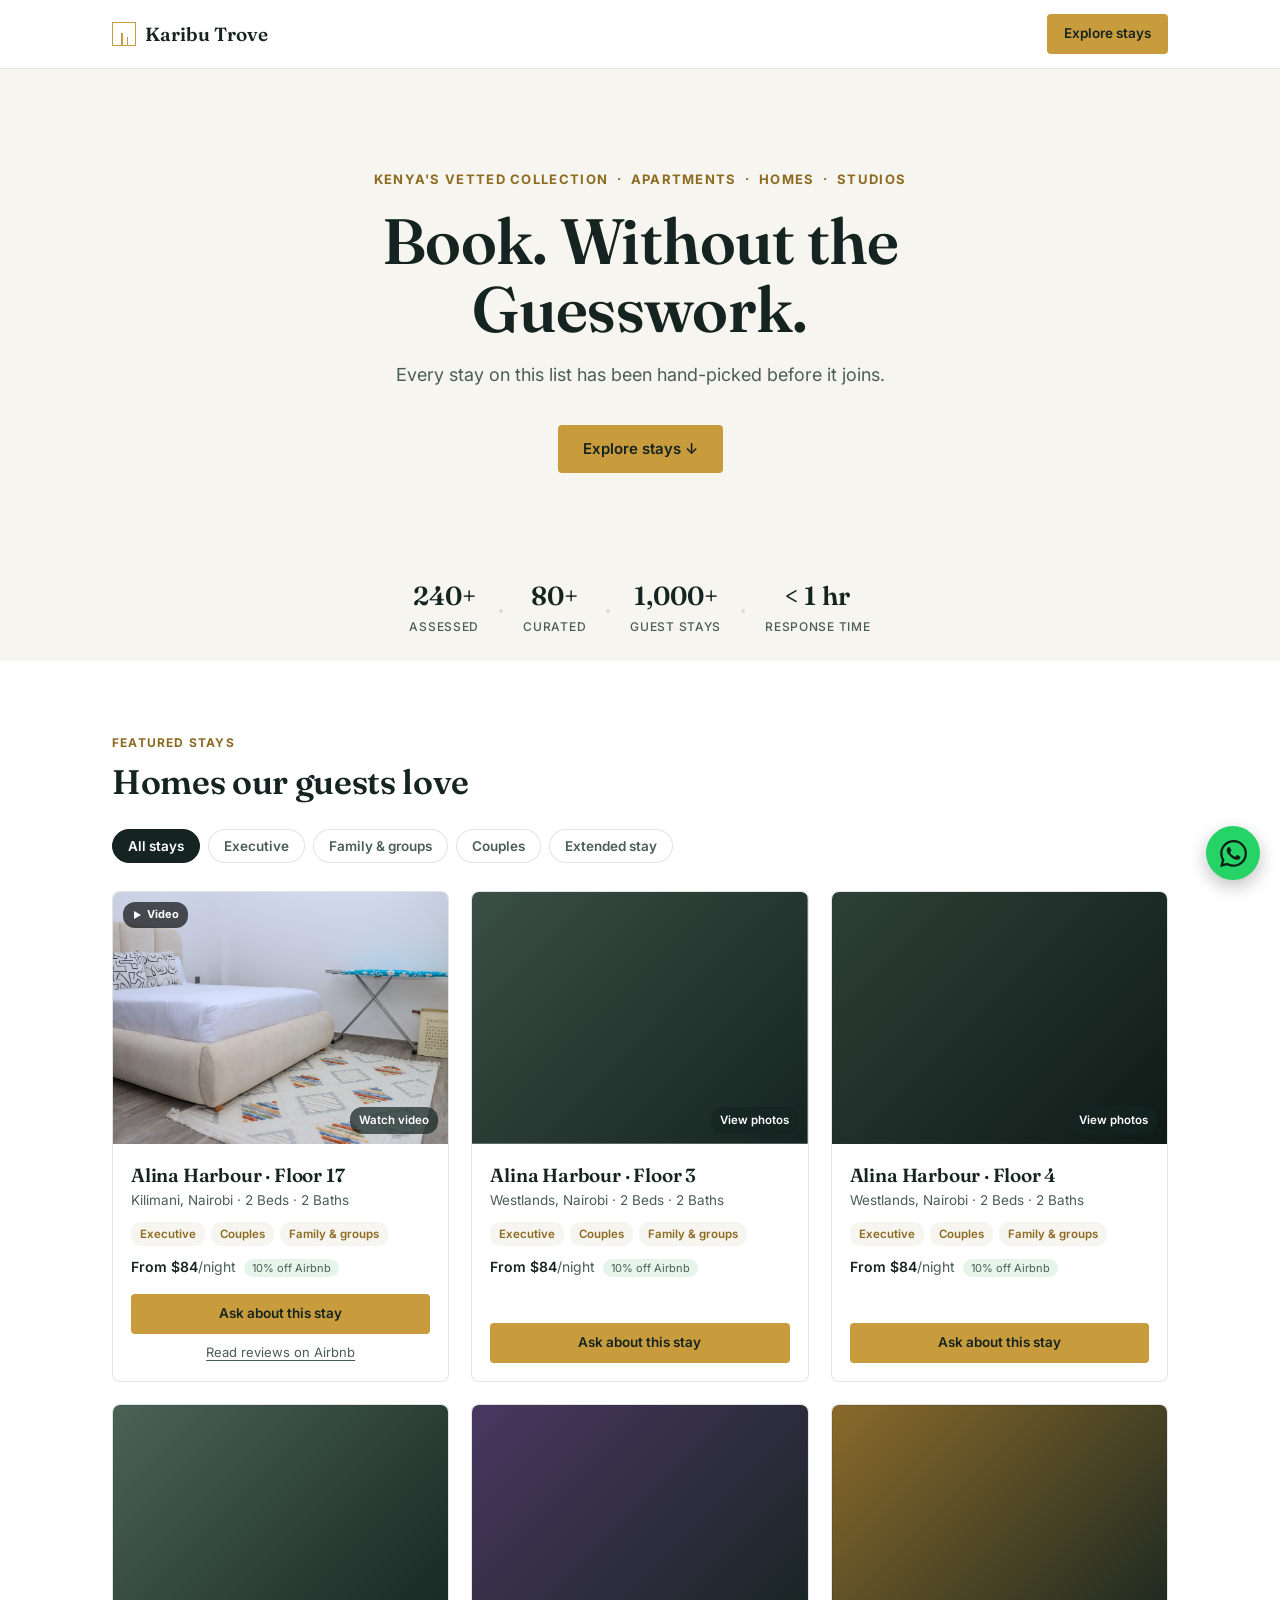
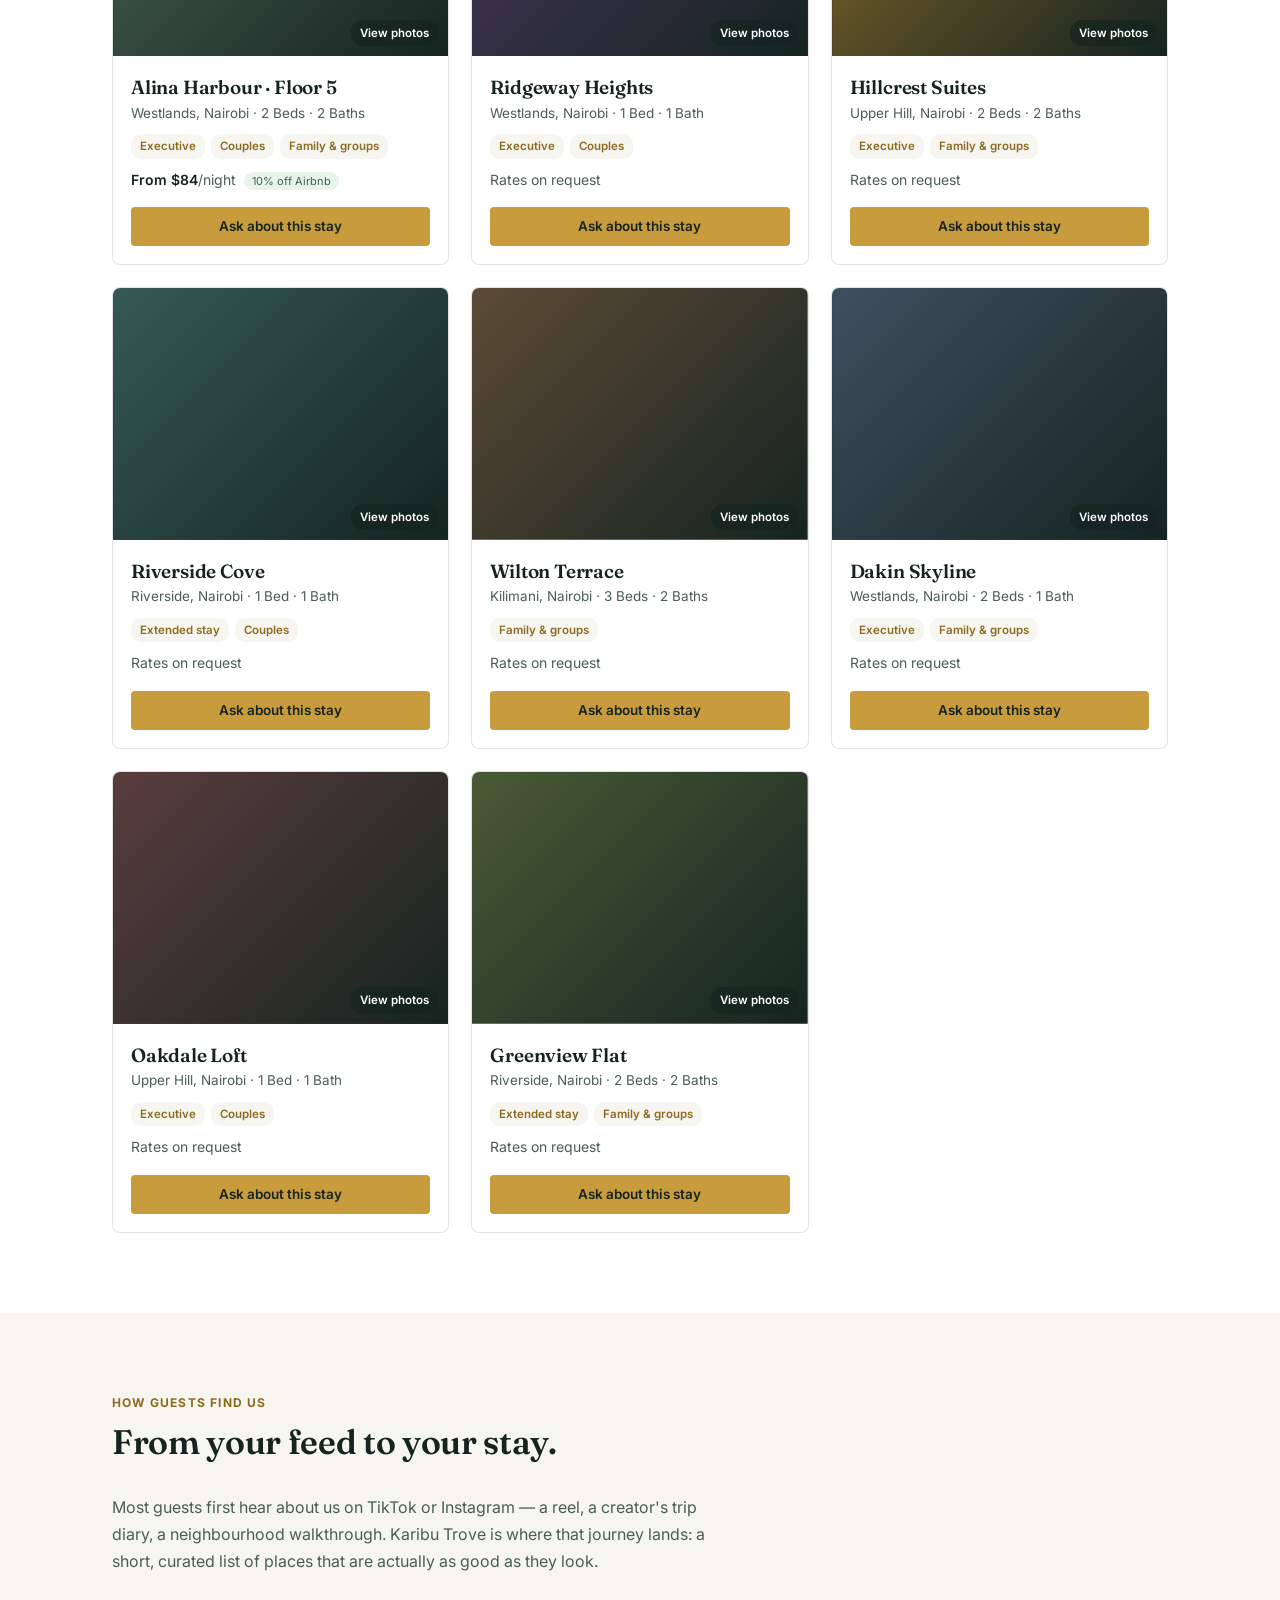
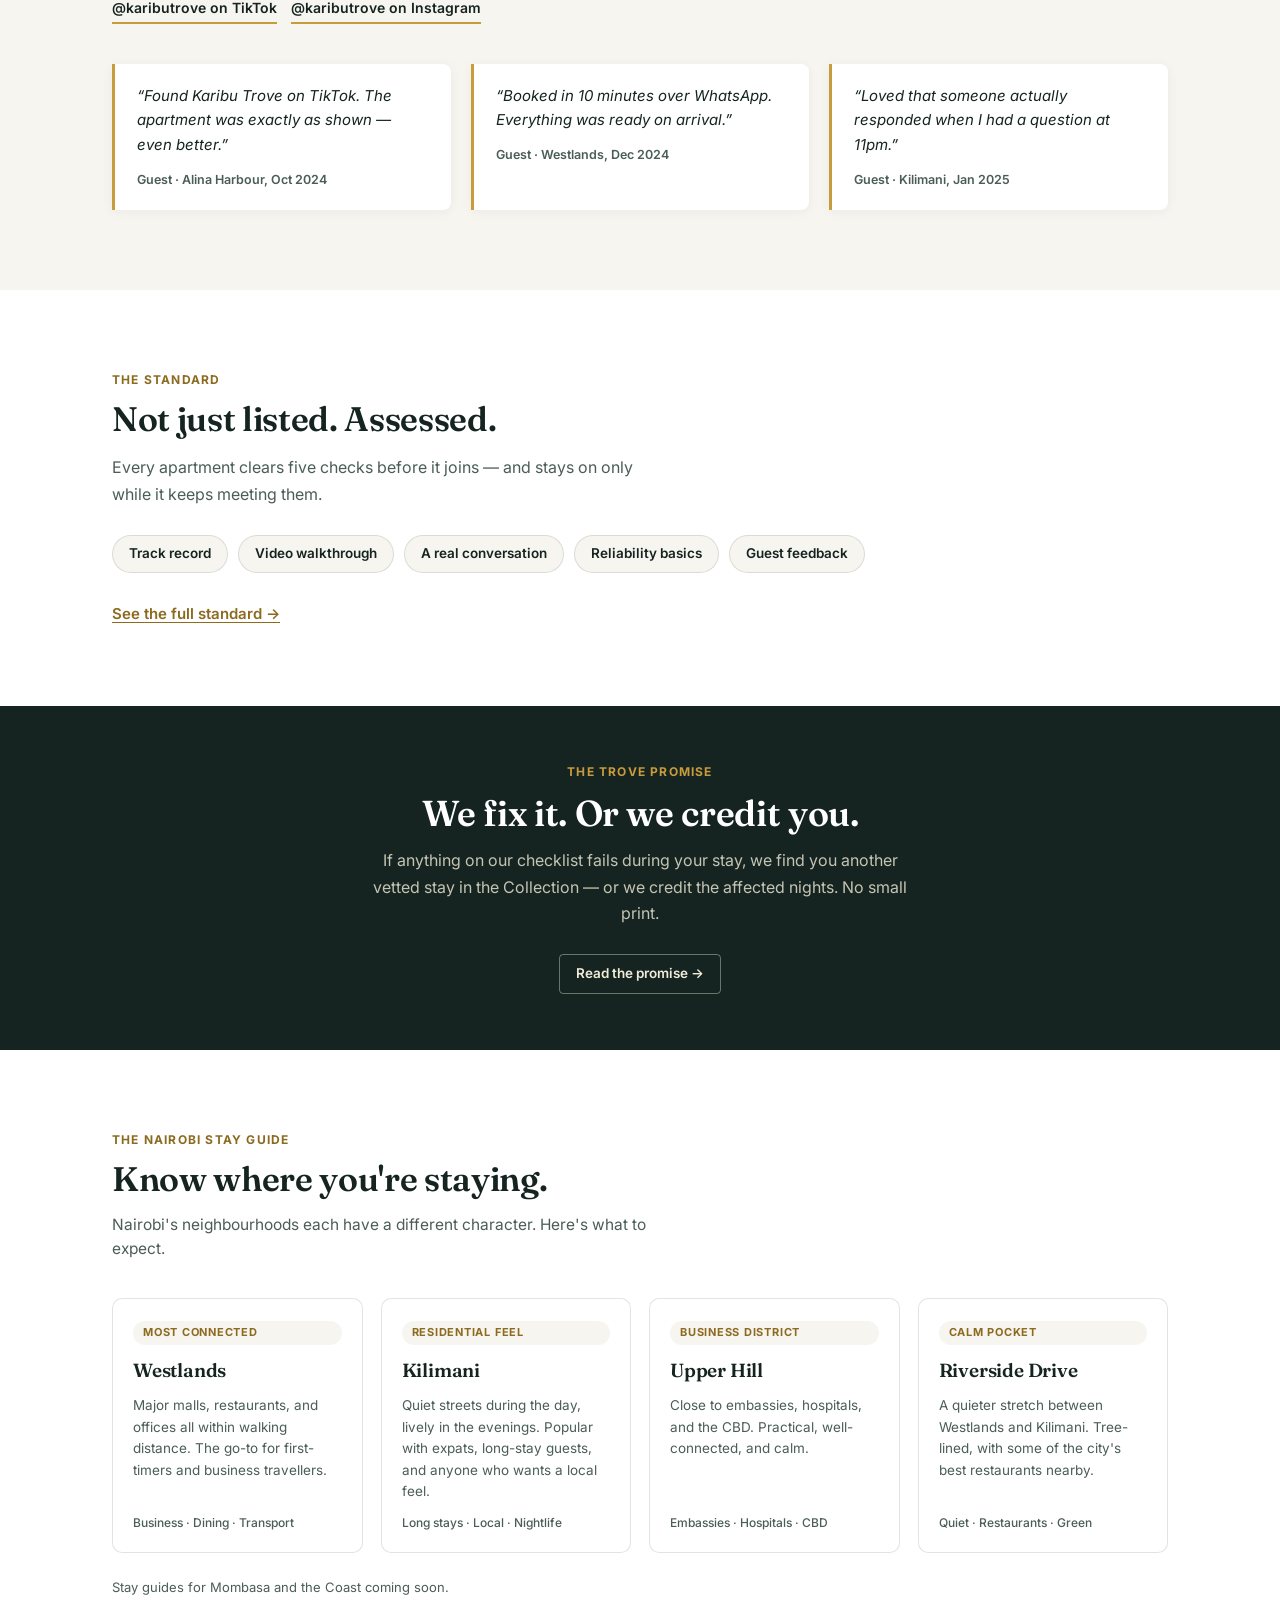
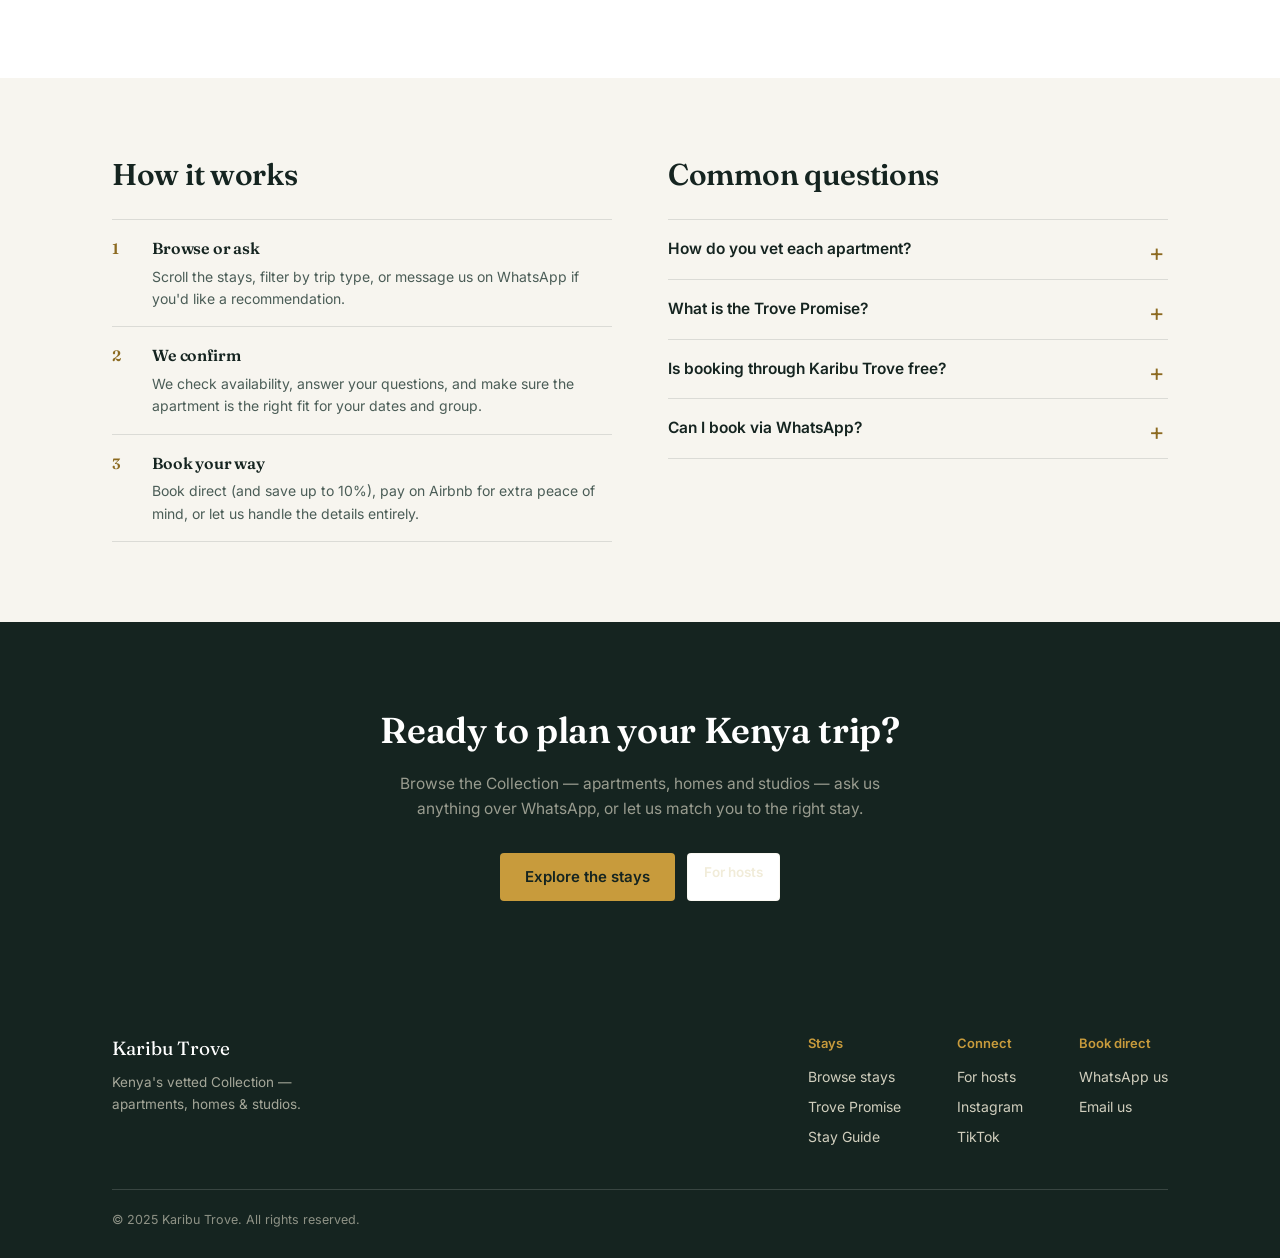
==== commit d1feeb5e: "revert: hero lede back to original Co-Authored-By: Claude Sonnet 4.6 <noreply@anthropic.com>" ====
--- a/index.html
+++ b/index.html
@@ -260,7 +260,7 @@
     <div data-v="a">
       <span class="hero-eyebrow">Kenya's vetted Collection &nbsp;·&nbsp; Apartments &nbsp;·&nbsp; Homes &nbsp;·&nbsp; Studios</span>
       <h1>Book. Without the Guesswork.</h1>
-      <p class="lede">80+ curated stays — every one hand-picked before it joins.</p>
+      <p class="lede">Every stay on this list has been hand-picked before it joins.</p>
       <div class="hero-ctas">
         <a href="#stays" class="btn btn-accent">Explore stays ↓</a>
       </div>
@@ -270,7 +270,7 @@
     <div data-v="b">
       <span class="hero-eyebrow">Kenya's vetted Collection &nbsp;·&nbsp; Apartments &nbsp;·&nbsp; Homes &nbsp;·&nbsp; Studios</span>
       <h1>Don't gamble on a listing. Every stay here is vetted.</h1>
-      <p class="lede">80+ curated stays — every one hand-picked before it joins.</p>
+      <p class="lede">Every stay on this list has been hand-picked before it joins.</p>
       <div class="hero-ctas">
         <a href="#stays" class="btn btn-accent">Browse the stays ↓</a>
       </div>
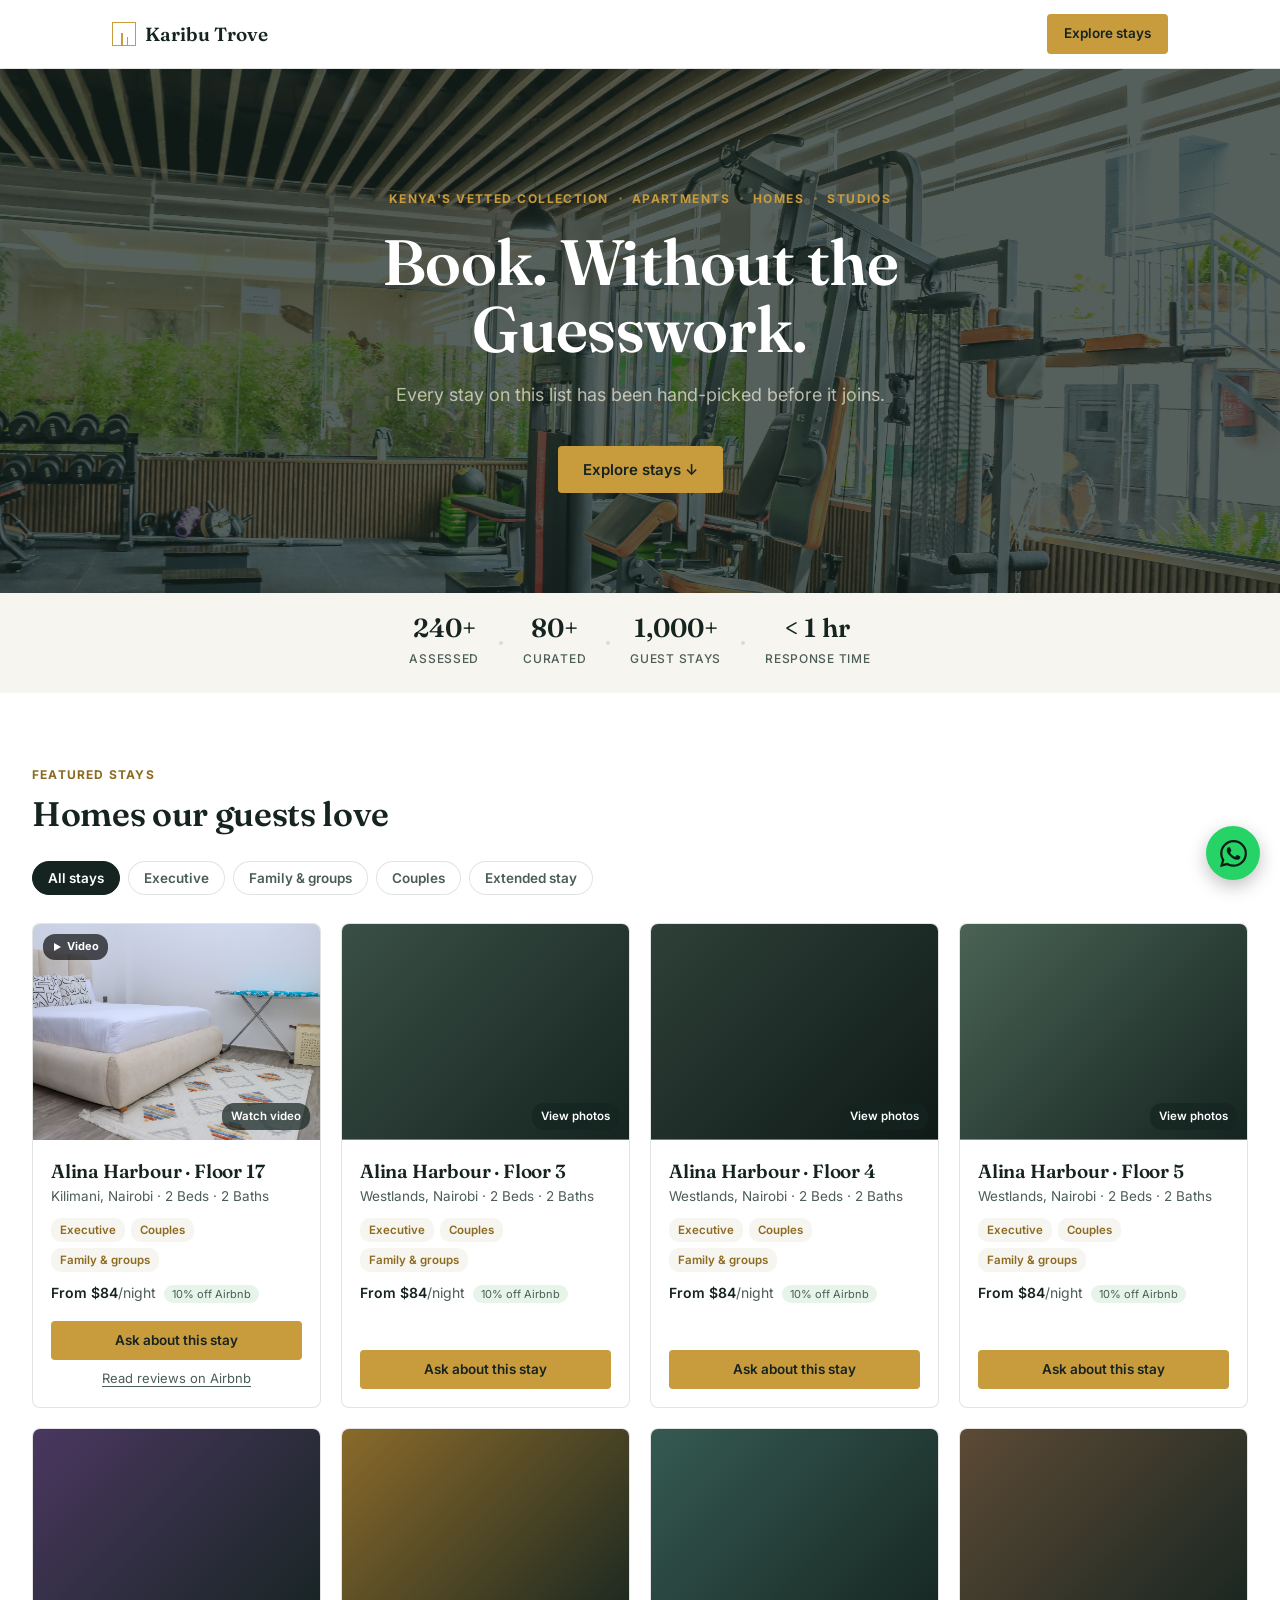
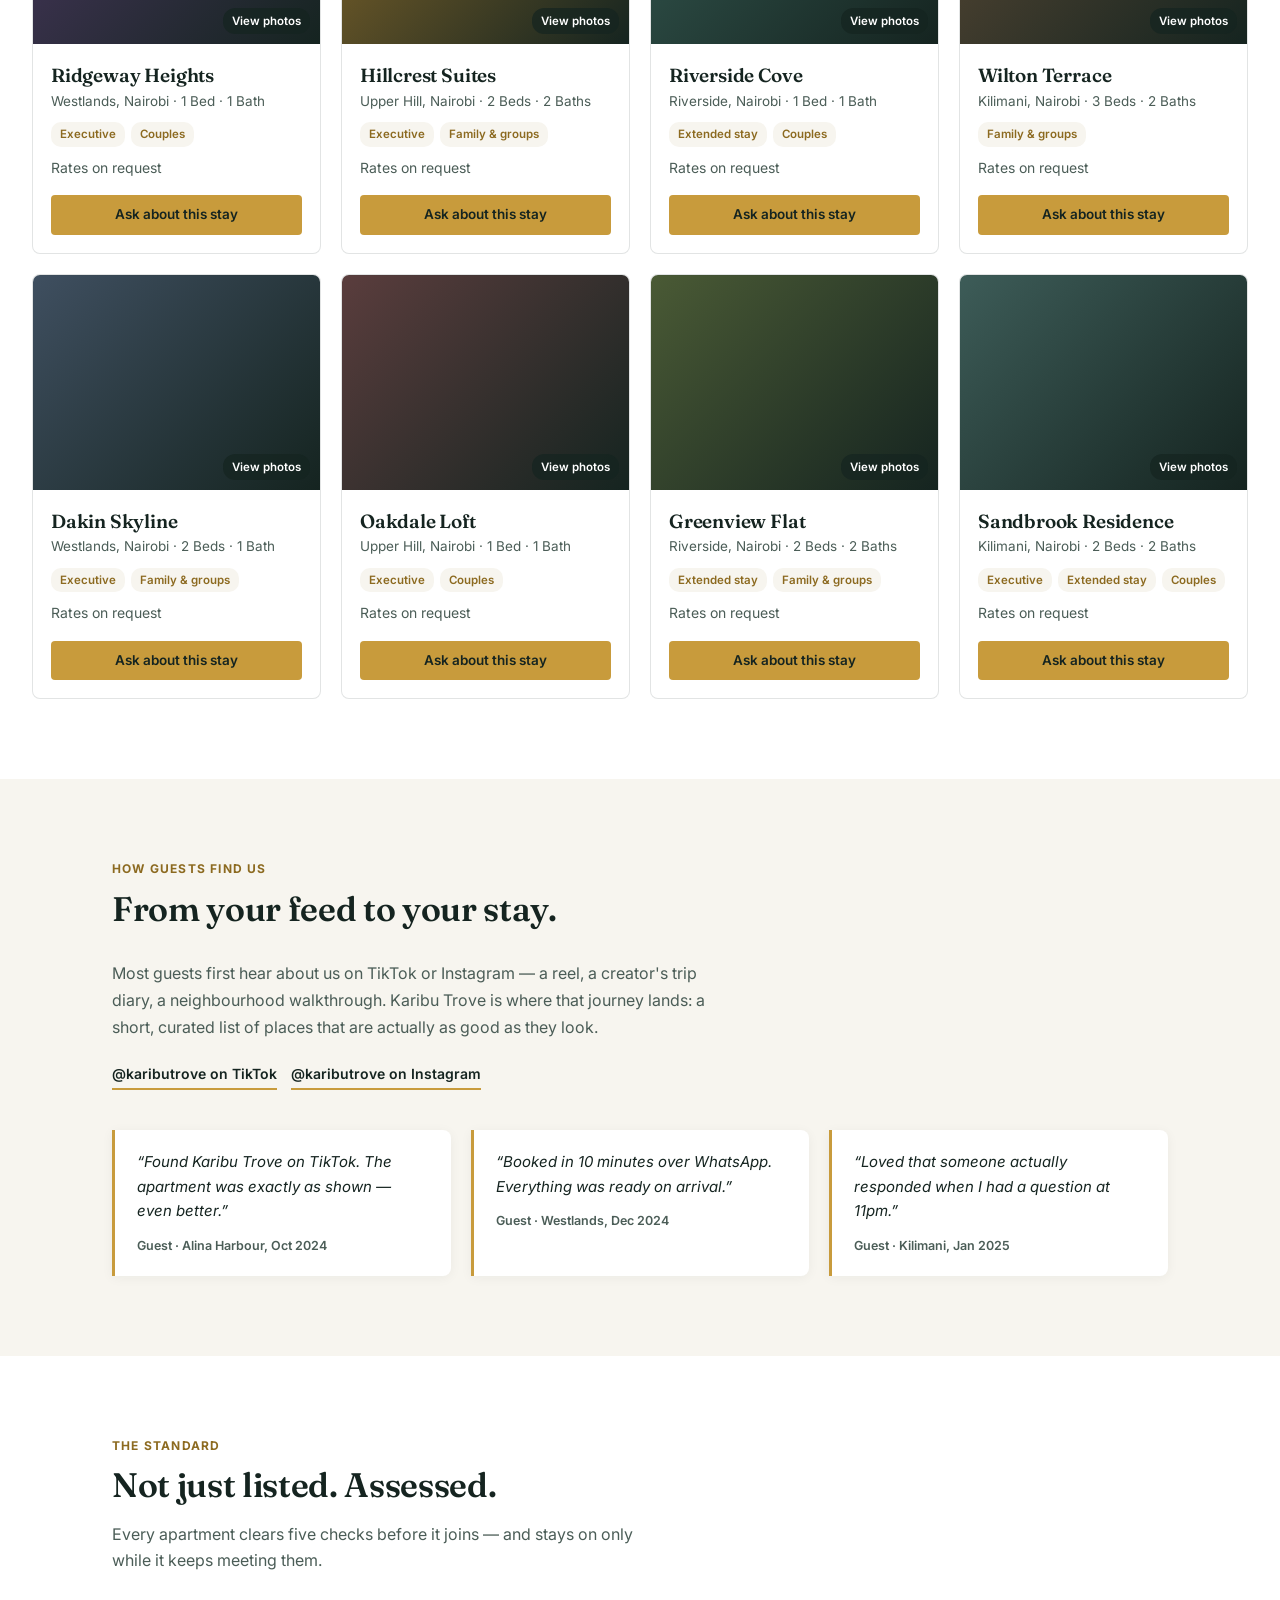
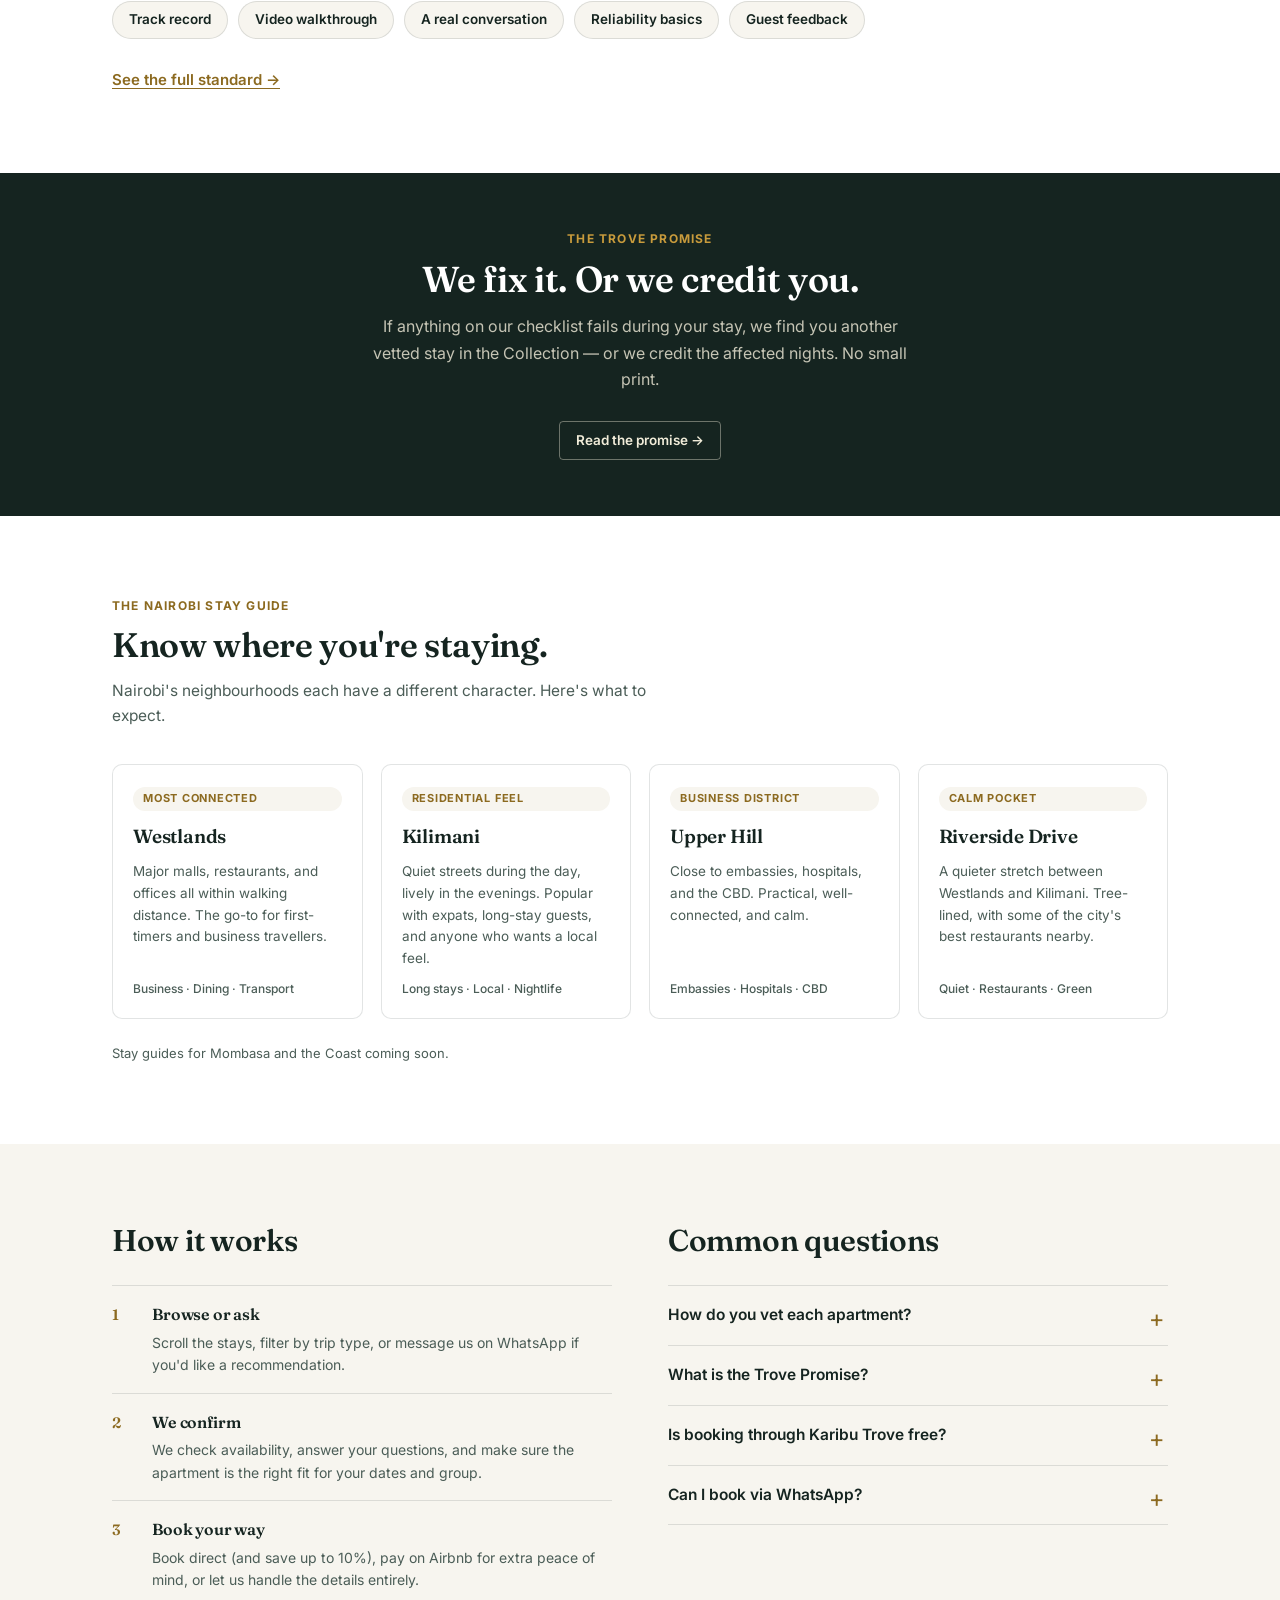
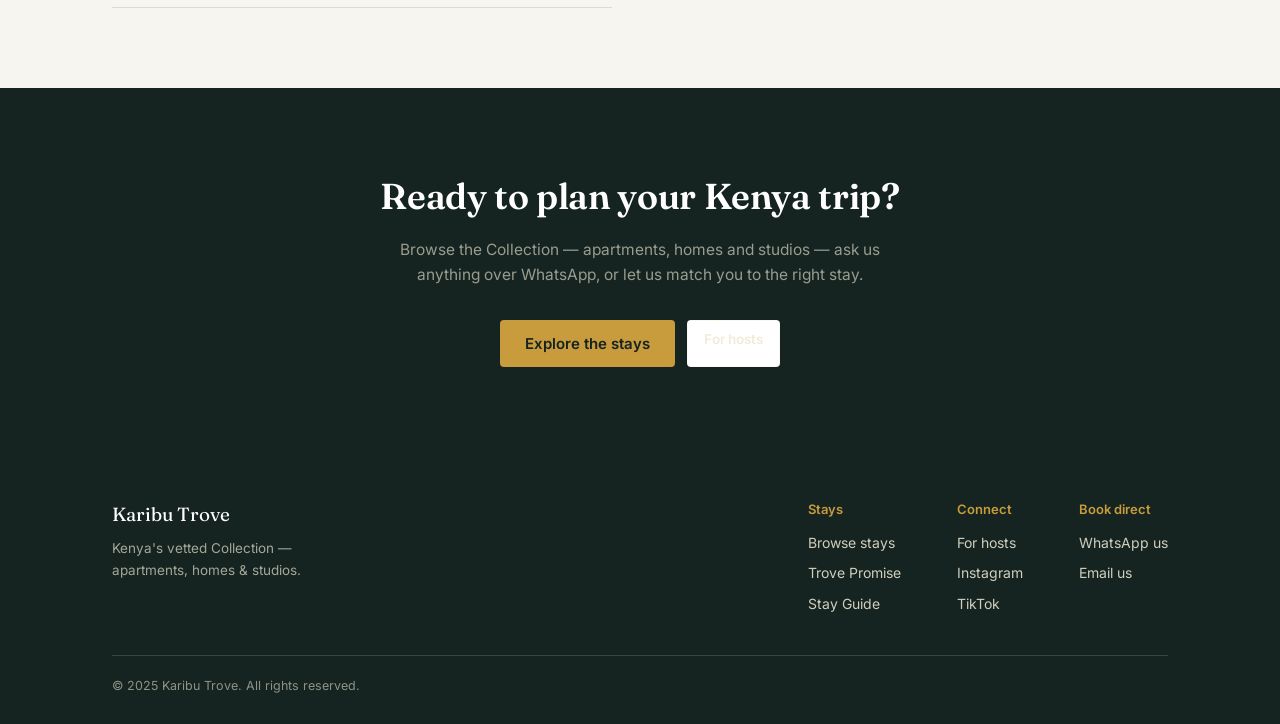
==== commit 90796782: "feat: hero image, eyebrow dots, 4-col grid, 12 listings - Hero: real property photo background with " ====
--- a/index.html
+++ b/index.html
@@ -128,11 +128,14 @@
 @media(max-width:480px){ .proof-dot{ display:none; } .proof-strip{ gap:28px 20px; justify-content:space-around; } }
 
 /* ---- V5 Hero ---- */
-.hero-v5{ padding:100px 0 88px; text-align:center; }
-@media(max-width:640px){ .hero-v5{ padding:72px 0 64px; } }
-.hero-v5 .hero-eyebrow{ font-size:13px; font-weight:700; text-transform:uppercase; letter-spacing:0.1em; color:var(--accent-deep); margin-bottom:18px; display:block; }
-.hero-v5 h1{ font-size:clamp(36px,6vw,64px); line-height:1.05; margin-bottom:18px; max-width:760px; margin-left:auto; margin-right:auto; }
-.hero-v5 .lede{ font-size:clamp(16px,2vw,18px); color:var(--ink-soft); line-height:1.65; max-width:520px; margin:0 auto 36px; }
+.hero-v5{ padding:120px 0 100px; text-align:center; position:relative; overflow:hidden; background:var(--ink); }
+.hero-v5::before{ content:''; position:absolute; inset:0; background-image:url('images/alina-harbour-f17/4.jpg'); background-size:cover; background-position:center 30%; opacity:0.28; }
+.hero-v5 .wrap{ position:relative; z-index:1; }
+@media(max-width:640px){ .hero-v5{ padding:80px 0 72px; } }
+.hero-v5 .hero-eyebrow{ font-size:12px; font-weight:700; text-transform:uppercase; letter-spacing:0.12em; color:var(--gold); margin-bottom:20px; display:flex; align-items:center; justify-content:center; flex-wrap:wrap; gap:4px 0; }
+.hero-v5 .hero-eyebrow .ey-sep{ display:inline-block; width:3px; height:3px; border-radius:50%; background:var(--gold); opacity:0.5; margin:0 10px; vertical-align:middle; }
+.hero-v5 h1{ font-size:clamp(36px,6vw,64px); line-height:1.05; margin-bottom:18px; max-width:760px; margin-left:auto; margin-right:auto; color:#fff; }
+.hero-v5 .lede{ font-size:clamp(16px,2vw,18px); color:rgba(241,236,217,0.72); line-height:1.65; max-width:520px; margin:0 auto 36px; }
 .hero-v5 .hero-ctas{ display:flex; gap:12px; flex-wrap:wrap; justify-content:center; }
 
 /* ---- Section eyebrow / head ---- */
@@ -253,12 +256,12 @@
 </nav>
 
 <!-- ===================== HERO ===================== -->
-<section class="hero-v5" style="background:var(--bg-alt);">
+<section class="hero-v5">
   <div class="wrap">
 
     <!-- Variant A -->
     <div data-v="a">
-      <span class="hero-eyebrow">Kenya's vetted Collection &nbsp;·&nbsp; Apartments &nbsp;·&nbsp; Homes &nbsp;·&nbsp; Studios</span>
+      <span class="hero-eyebrow">Kenya's vetted Collection<span class="ey-sep" aria-hidden="true"></span>Apartments<span class="ey-sep" aria-hidden="true"></span>Homes<span class="ey-sep" aria-hidden="true"></span>Studios</span>
       <h1>Book. Without the Guesswork.</h1>
       <p class="lede">Every stay on this list has been hand-picked before it joins.</p>
       <div class="hero-ctas">
@@ -268,7 +271,7 @@
 
     <!-- Variant B -->
     <div data-v="b">
-      <span class="hero-eyebrow">Kenya's vetted Collection &nbsp;·&nbsp; Apartments &nbsp;·&nbsp; Homes &nbsp;·&nbsp; Studios</span>
+      <span class="hero-eyebrow">Kenya's vetted Collection<span class="ey-sep" aria-hidden="true"></span>Apartments<span class="ey-sep" aria-hidden="true"></span>Homes<span class="ey-sep" aria-hidden="true"></span>Studios</span>
       <h1>Don't gamble on a listing. Every stay here is vetted.</h1>
       <p class="lede">Every stay on this list has been hand-picked before it joins.</p>
       <div class="hero-ctas">
@@ -304,7 +307,7 @@
 
 <!-- ===================== STAYS GRID ===================== -->
 <section class="stays-section" id="stays">
-  <div class="wrap">
+  <div class="wrap" style="max-width:1400px;">
     <div class="section-hd" style="margin-bottom:28px;">
       <span class="eyebrow">Featured stays</span>
       <h2>Homes our guests love</h2>
--- a/assets/styles.css
+++ b/assets/styles.css
@@ -129,9 +129,10 @@
 .chip{ border:1px solid var(--line); background:#fff; color:var(--ink-soft); font-family:inherit; font-size:13.5px; font-weight:600; padding:8px 15px; border-radius:20px; cursor:pointer; }
 .chip:hover{ border-color:var(--accent); color:var(--ink); }
 .chip.on{ background:var(--ink); color:#fff; border-color:var(--ink); }
-.cur-grid{ display:grid; grid-template-columns:repeat(3,1fr); gap:22px; }
-@media (max-width:960px){ .cur-grid{ grid-template-columns:repeat(2,1fr); } }
-@media (max-width:620px){ .cur-grid{ grid-template-columns:1fr; } }
+.cur-grid{ display:grid; grid-template-columns:repeat(4,1fr); gap:20px; }
+@media (max-width:1100px){ .cur-grid{ grid-template-columns:repeat(3,1fr); } }
+@media (max-width:760px){ .cur-grid{ grid-template-columns:repeat(2,1fr); } }
+@media (max-width:480px){ .cur-grid{ grid-template-columns:1fr; } }
 .cur-card{ background:#fff; border:1px solid var(--line); border-radius:8px; overflow:hidden; display:flex; flex-direction:column; }
 .cur-img{ position:relative; aspect-ratio:4/3; cursor:pointer; background-size:cover; background-position:center; }
 .cur-img .zoom{ position:absolute; right:10px; bottom:10px; background:rgba(21,36,32,.7); color:#fff; font-size:11.5px; font-weight:600; padding:4px 9px; border-radius:12px; }
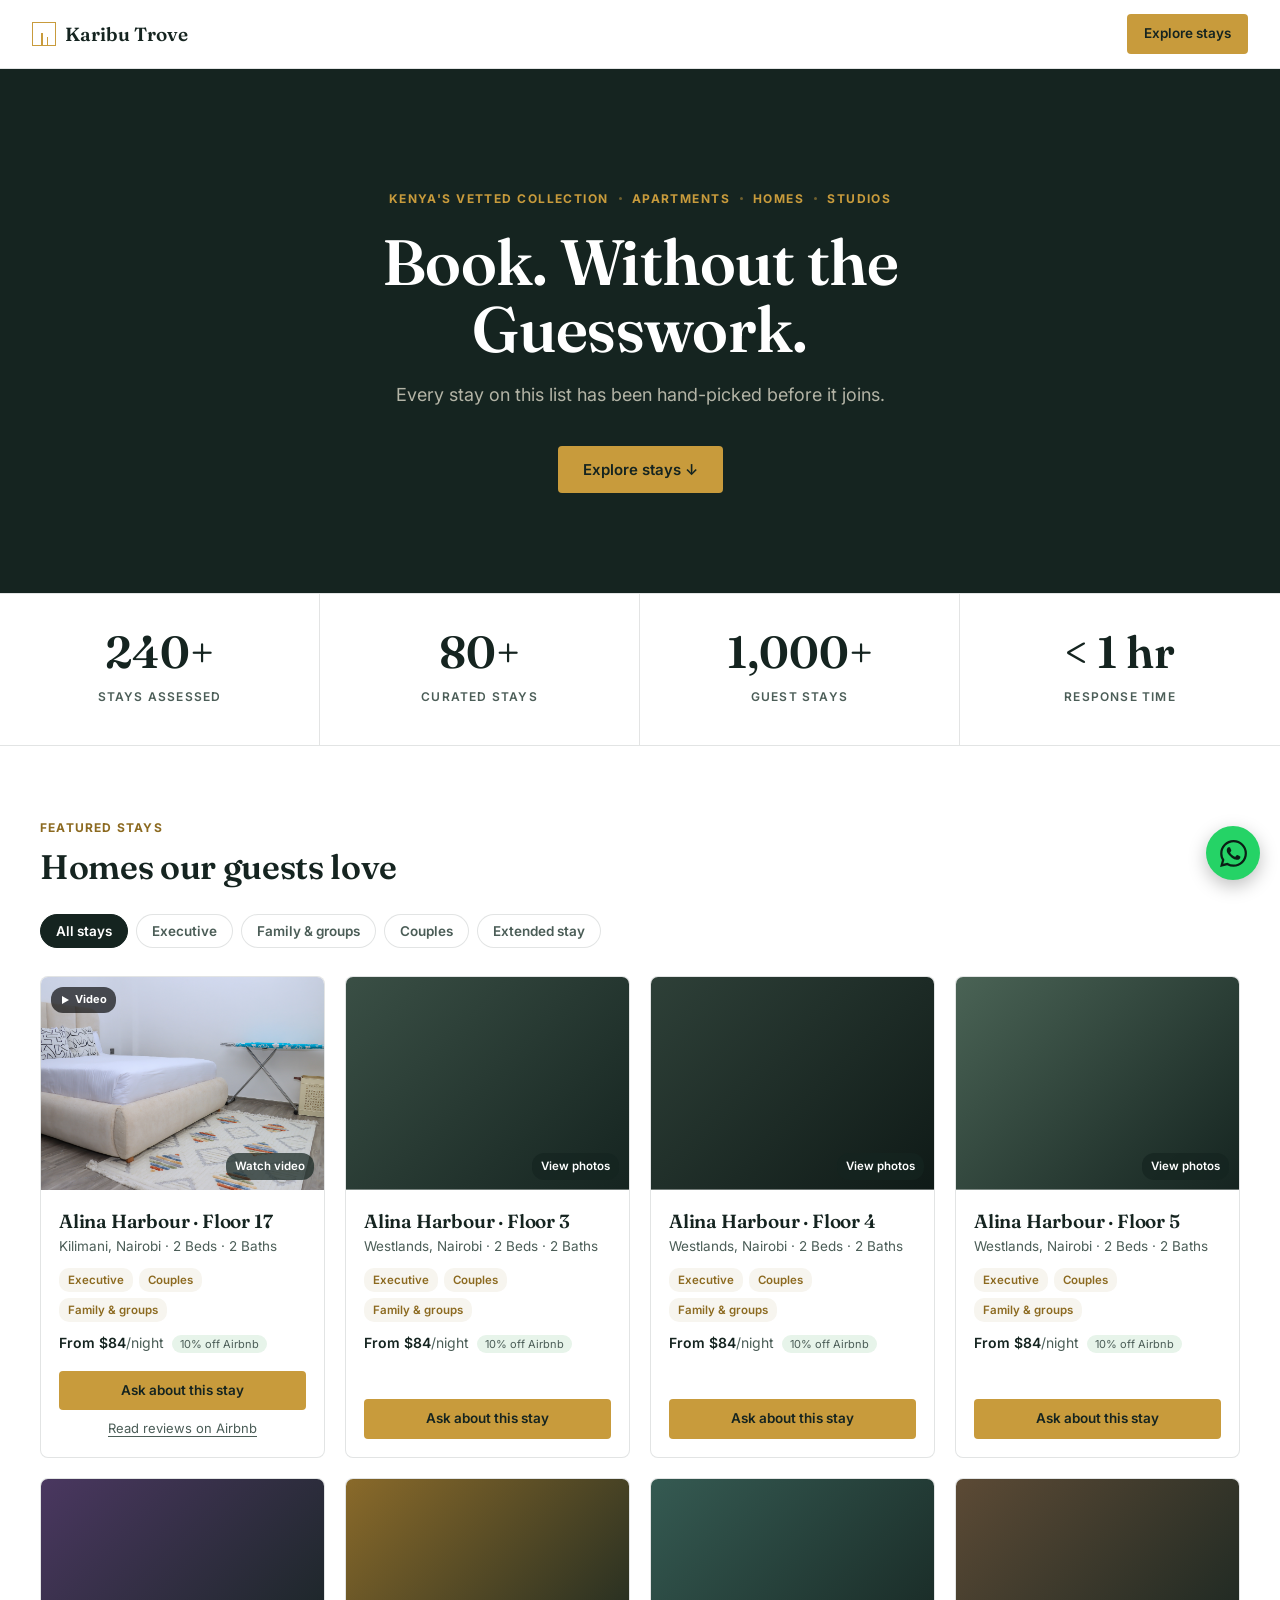
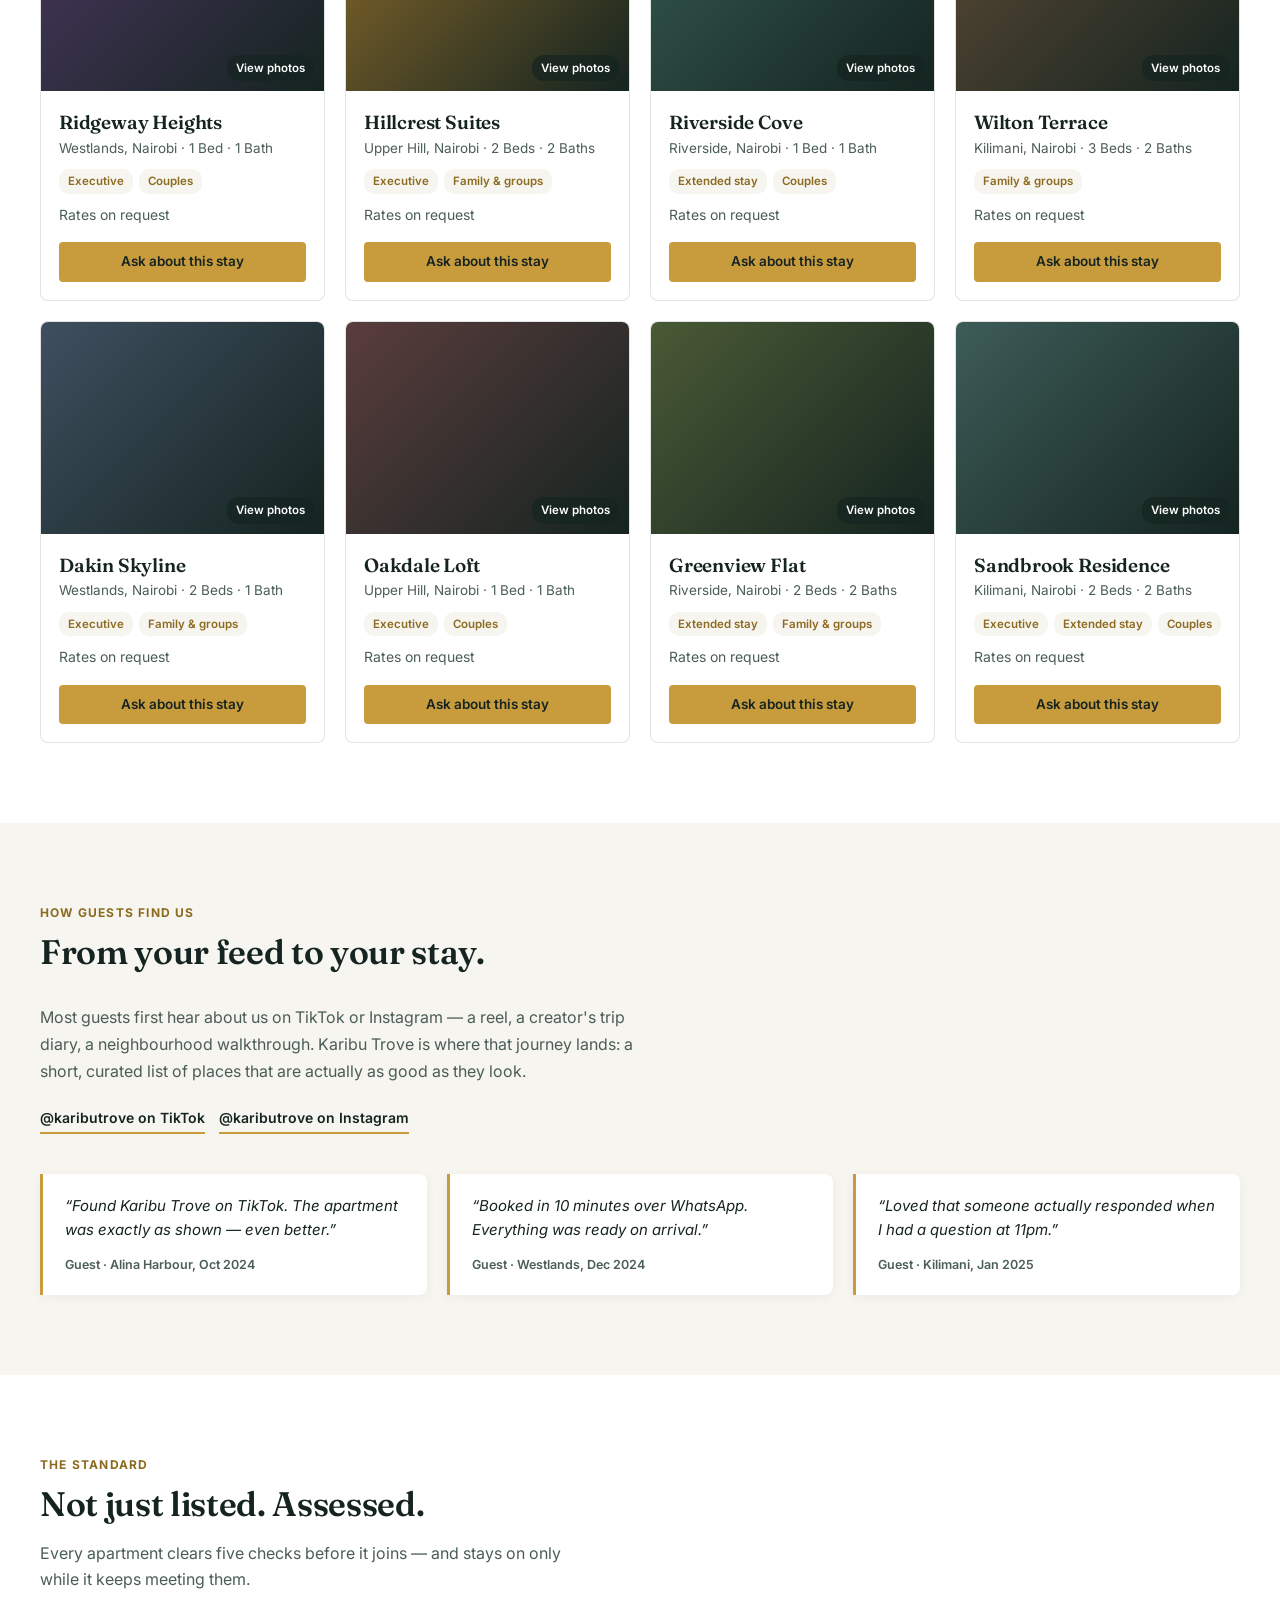
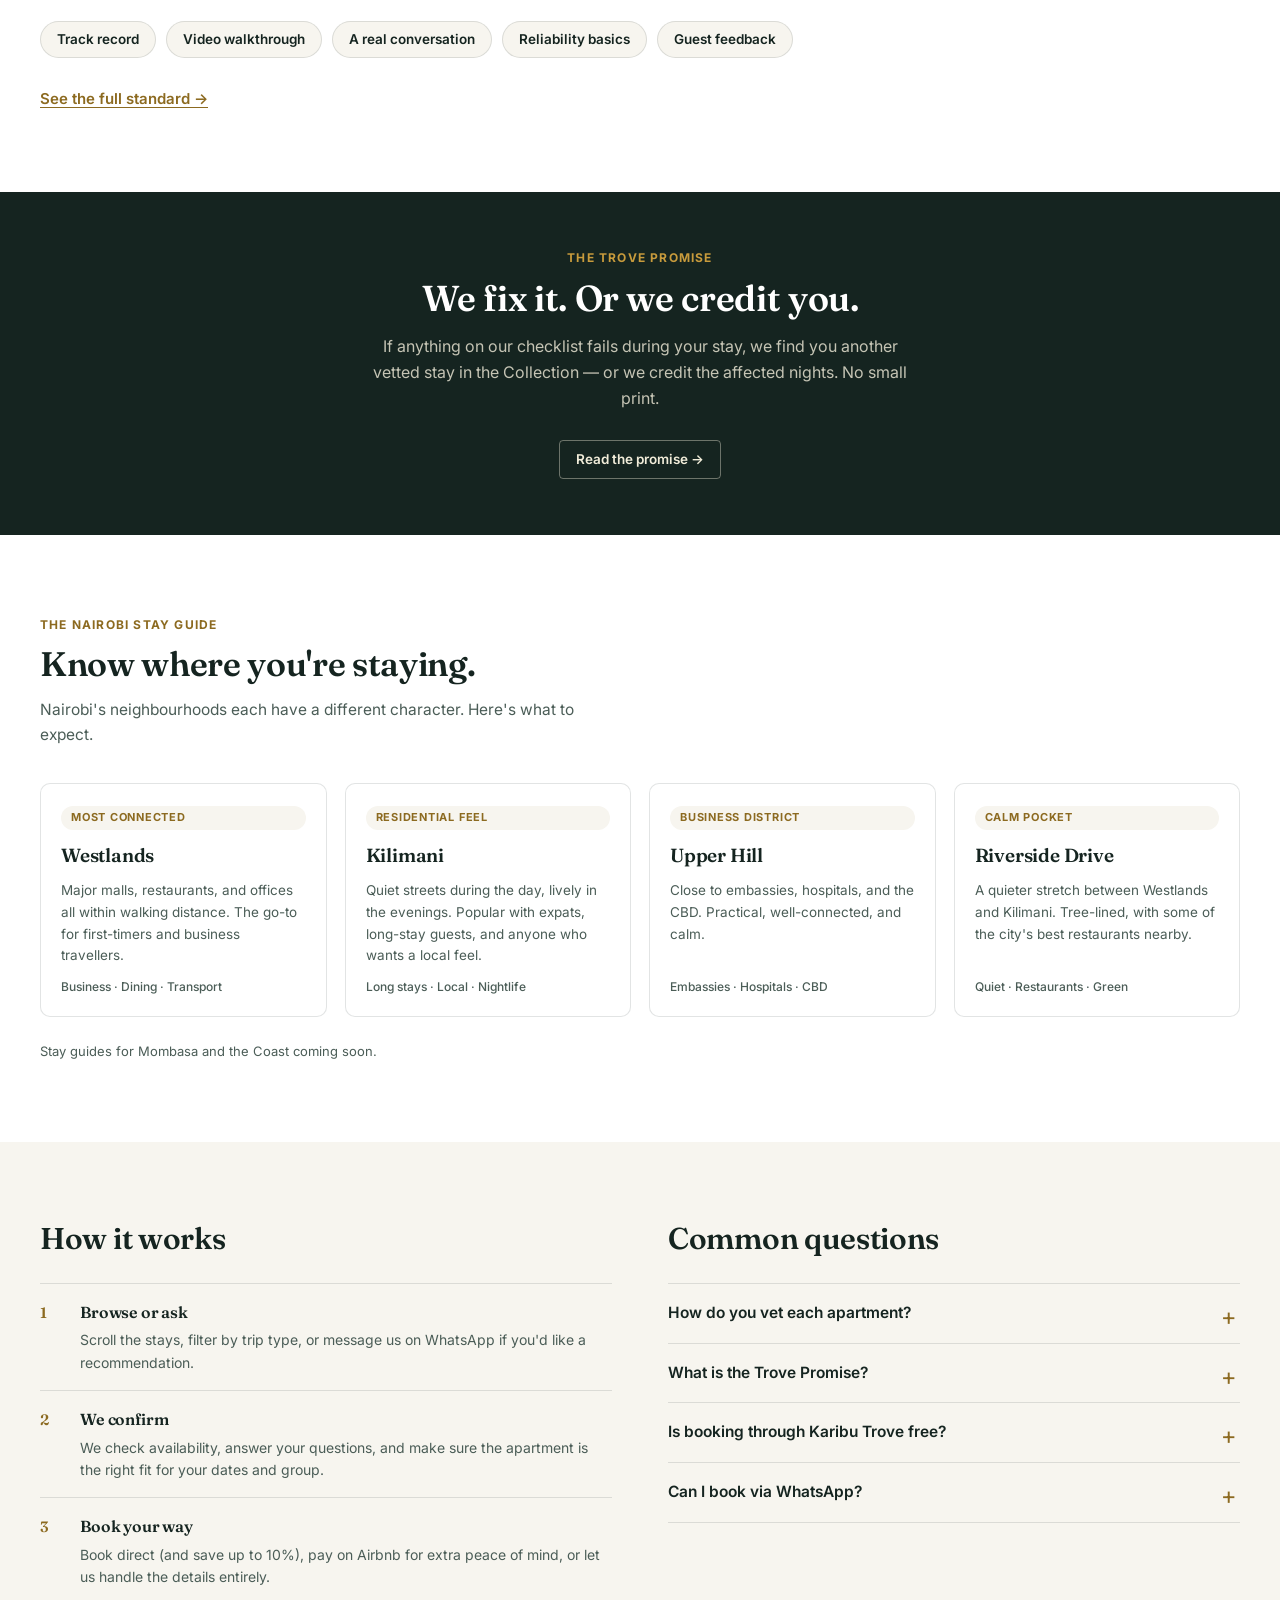
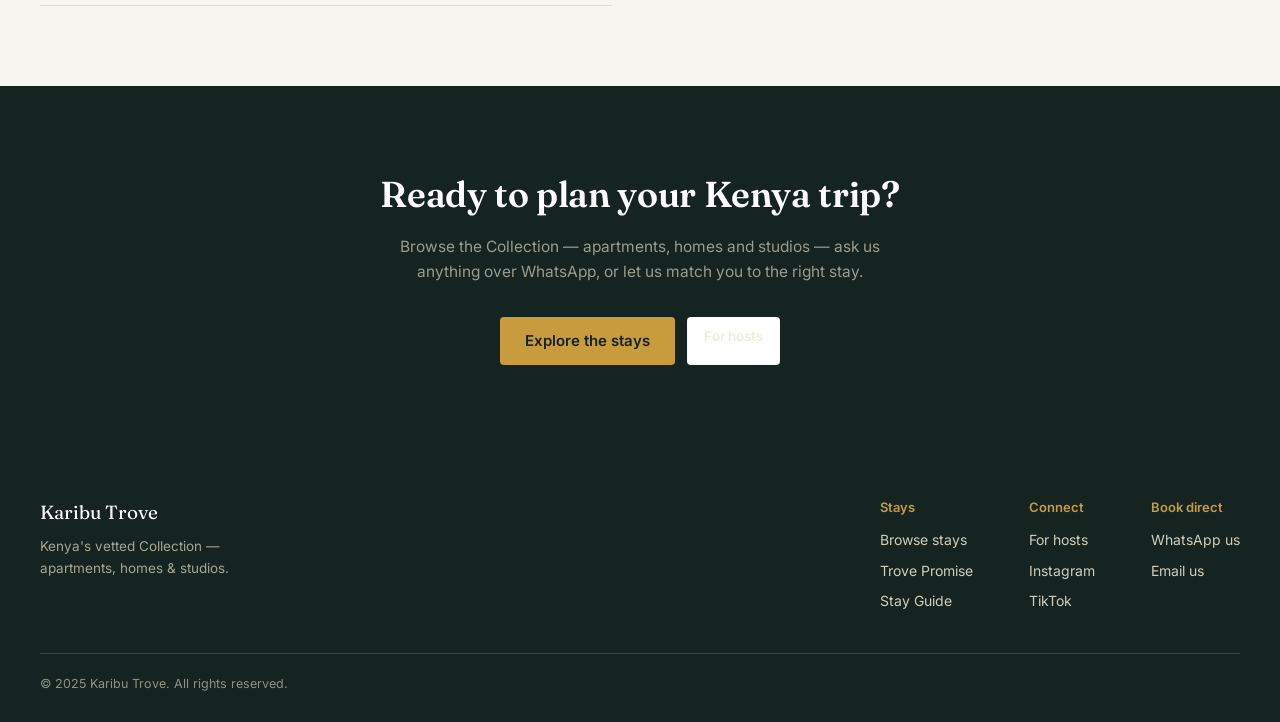
==== commit 8f2ae5d3: "feat: consistent 1400px width, Nairobi hero, tujia-style stat band - Global wrap: 1120px → 1400px (c" ====
--- a/index.html
+++ b/index.html
@@ -120,16 +120,18 @@
    ============================================================ */
 
 /* ---- Proof strip ---- */
-.proof-strip{ display:flex; align-items:center; justify-content:center; gap:20px; padding:22px 32px; background:var(--bg-alt); flex-wrap:wrap; }
-.proof-item{ text-align:center; }
-.pv{ font-family:'Fraunces',serif; font-size:26px; font-weight:600; color:var(--ink); display:block; line-height:1; margin-bottom:4px; }
-.pl{ font-size:12px; color:var(--ink-soft); font-weight:500; text-transform:uppercase; letter-spacing:0.06em; white-space:nowrap; }
-.proof-dot{ width:4px; height:4px; border-radius:50%; background:var(--line); flex-shrink:0; }
-@media(max-width:480px){ .proof-dot{ display:none; } .proof-strip{ gap:28px 20px; justify-content:space-around; } }
+.proof-strip{ display:grid; grid-template-columns:repeat(4,1fr); background:#fff; border-top:1px solid var(--line); border-bottom:1px solid var(--line); }
+.proof-item{ text-align:center; padding:36px 24px; border-right:1px solid var(--line); }
+.proof-item:last-child{ border-right:none; }
+.pv{ font-family:'Fraunces',serif; font-size:clamp(32px,3.5vw,48px); font-weight:600; color:var(--ink); display:block; line-height:1; margin-bottom:8px; }
+.pl{ font-size:12px; color:var(--ink-soft); font-weight:600; text-transform:uppercase; letter-spacing:0.1em; white-space:nowrap; }
+.proof-dot{ display:none; }
+@media(max-width:760px){ .proof-strip{ grid-template-columns:repeat(2,1fr); } .proof-item:nth-child(2){ border-right:none; } .proof-item:nth-child(3){ border-right:1px solid var(--line); } .proof-item{ padding:28px 16px; } }
+@media(max-width:420px){ .proof-strip{ grid-template-columns:1fr 1fr; } .proof-item{ border-right:none; border-bottom:1px solid var(--line); } }
 
 /* ---- V5 Hero ---- */
 .hero-v5{ padding:120px 0 100px; text-align:center; position:relative; overflow:hidden; background:var(--ink); }
-.hero-v5::before{ content:''; position:absolute; inset:0; background-image:url('images/alina-harbour-f17/4.jpg'); background-size:cover; background-position:center 30%; opacity:0.28; }
+.hero-v5::before{ content:''; position:absolute; inset:0; background-image:url('https://images.unsplash.com/photo-1611348586755-53c6c0e8e410?w=1600&auto=format&fit=crop&q=80'); background-size:cover; background-position:center 40%; opacity:0.32; }
 .hero-v5 .wrap{ position:relative; z-index:1; }
 @media(max-width:640px){ .hero-v5{ padding:80px 0 72px; } }
 .hero-v5 .hero-eyebrow{ font-size:12px; font-weight:700; text-transform:uppercase; letter-spacing:0.12em; color:var(--gold); margin-bottom:20px; display:flex; align-items:center; justify-content:center; flex-wrap:wrap; gap:4px 0; }
@@ -286,28 +288,25 @@
 <div class="proof-strip" aria-label="At a glance">
   <div class="proof-item">
     <span class="pv">240+</span>
-    <span class="pl">Assessed</span>
-  </div>
-  <div class="proof-dot" aria-hidden="true"></div>
+    <span class="pl">Stays Assessed</span>
+  </div>
   <div class="proof-item">
     <span class="pv">80+</span>
-    <span class="pl">Curated</span>
-  </div>
-  <div class="proof-dot" aria-hidden="true"></div>
+    <span class="pl">Curated Stays</span>
+  </div>
   <div class="proof-item">
     <span class="pv">1,000+</span>
-    <span class="pl">Guest stays</span>
-  </div>
-  <div class="proof-dot" aria-hidden="true"></div>
+    <span class="pl">Guest Stays</span>
+  </div>
   <div class="proof-item">
     <span class="pv">&lt; 1 hr</span>
-    <span class="pl">Response time</span>
+    <span class="pl">Response Time</span>
   </div>
 </div>
 
 <!-- ===================== STAYS GRID ===================== -->
 <section class="stays-section" id="stays">
-  <div class="wrap" style="max-width:1400px;">
+  <div class="wrap">
     <div class="section-hd" style="margin-bottom:28px;">
       <span class="eyebrow">Featured stays</span>
       <h2>Homes our guests love</h2>
--- a/assets/styles.css
+++ b/assets/styles.css
@@ -29,7 +29,8 @@
 p{ margin:0; }
 a{ color:inherit; text-decoration:none; }
 img{ max-width:100%; }
-.wrap{ max-width:1120px; margin:0 auto; padding:0 32px; }
+.wrap{ max-width:1400px; margin:0 auto; padding:0 40px; }
+.wrap--narrow{ max-width:1120px; }
 section{ padding:88px 0; }
 @media (max-width:640px){ section{ padding:56px 0; } .wrap{ padding:0 20px; } }
 .alt-bg{ background:var(--bg-alt); }
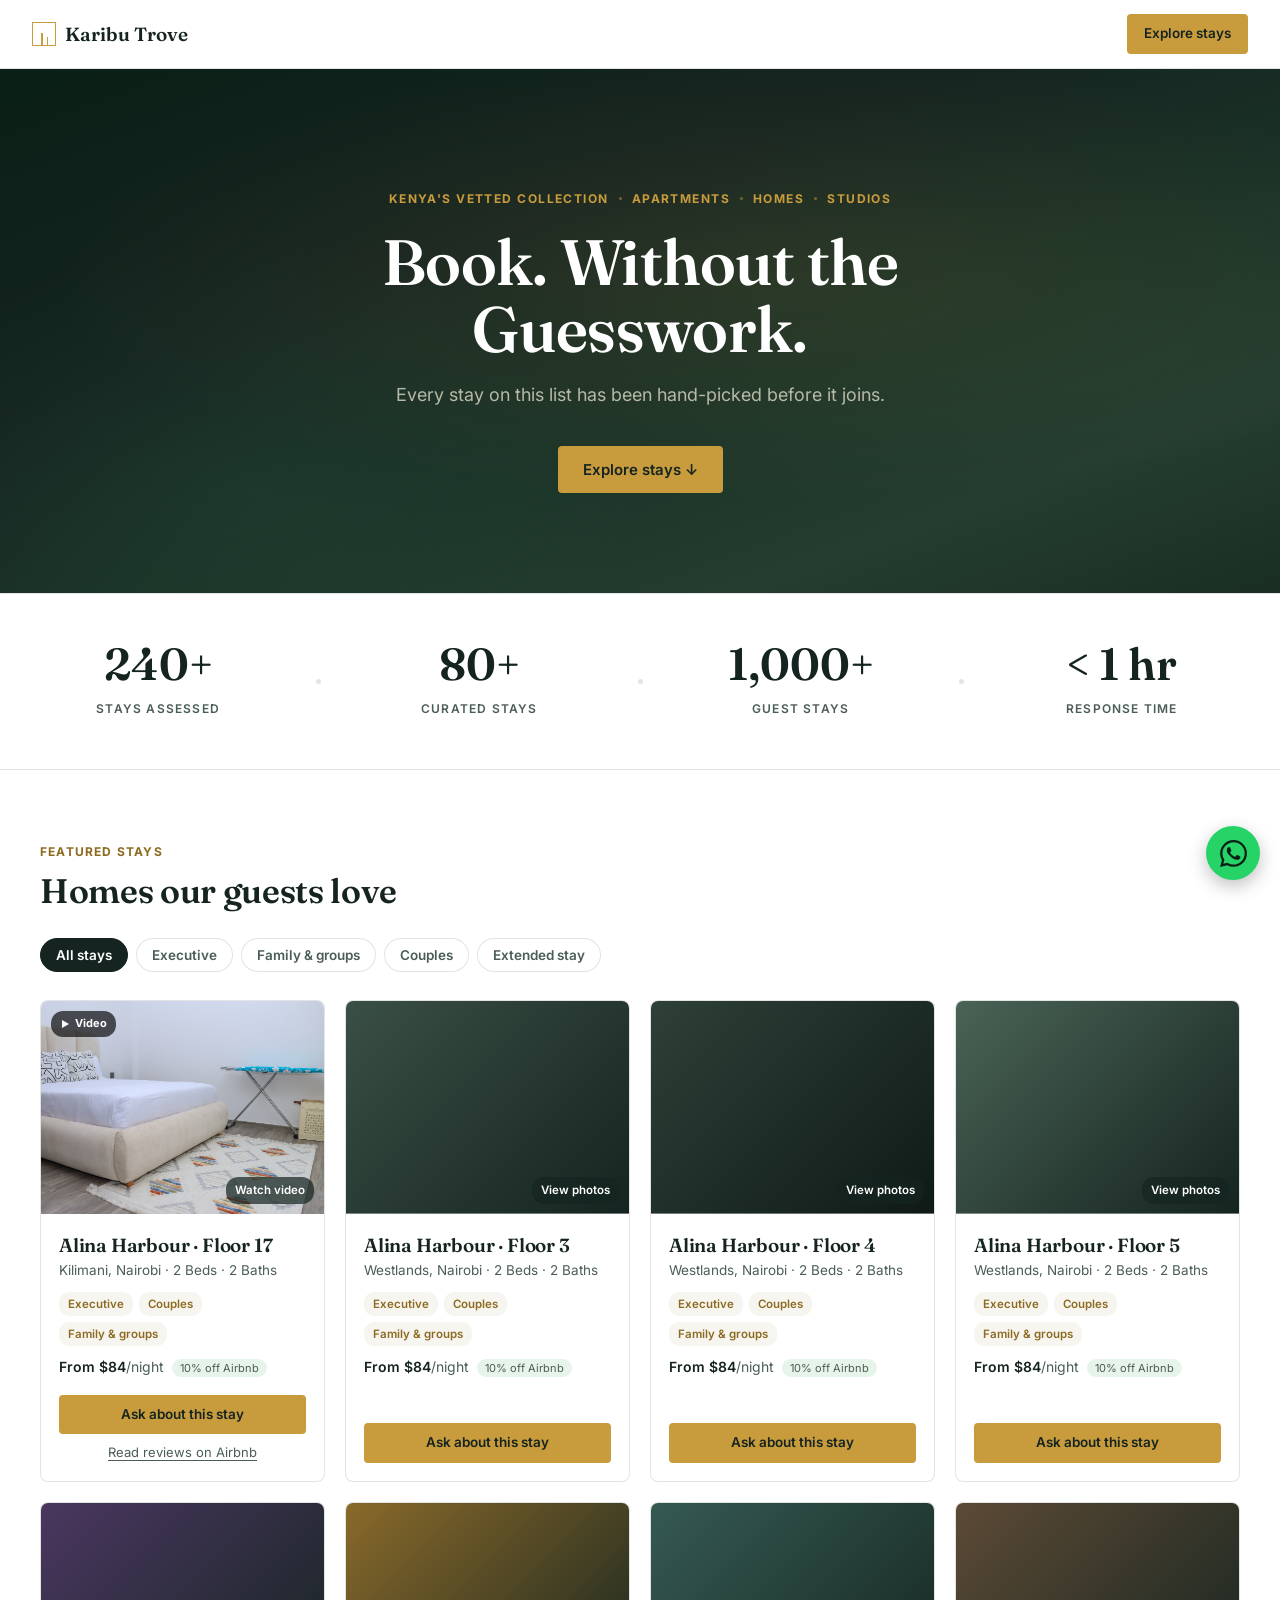
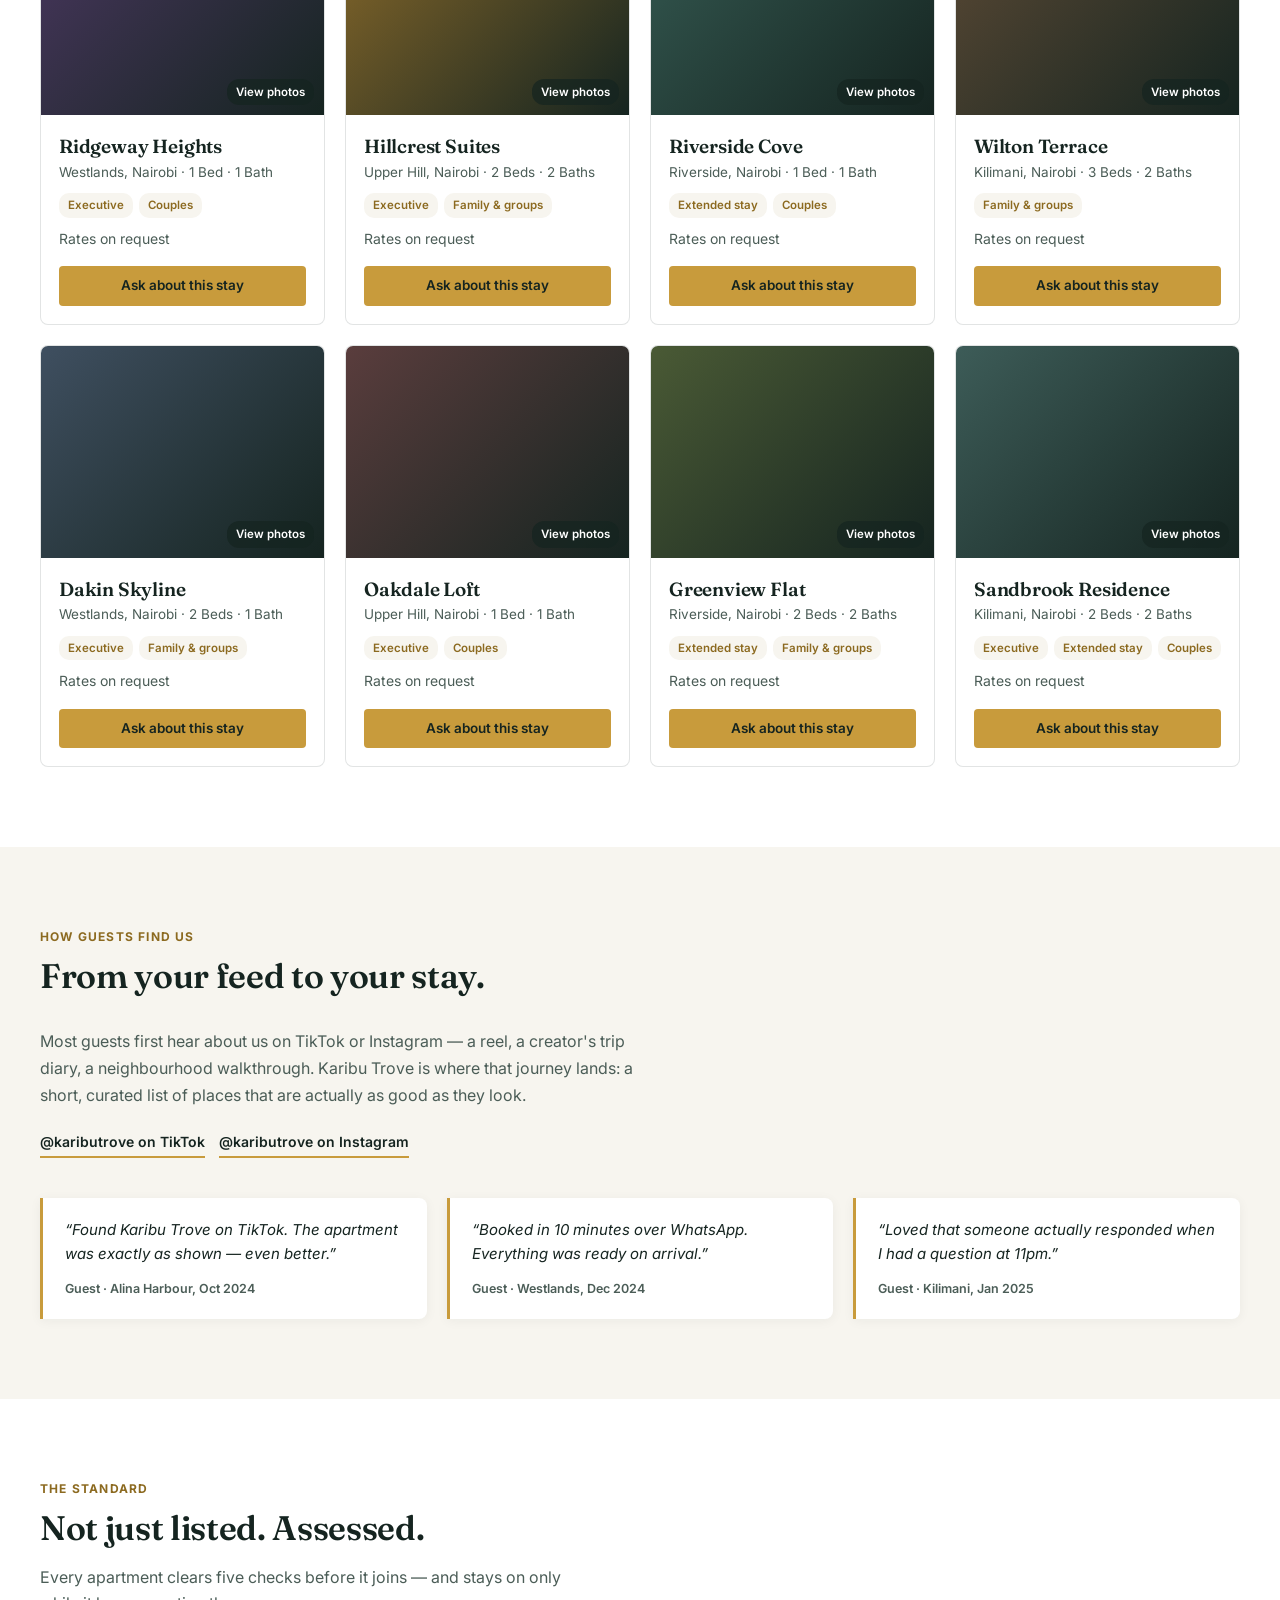
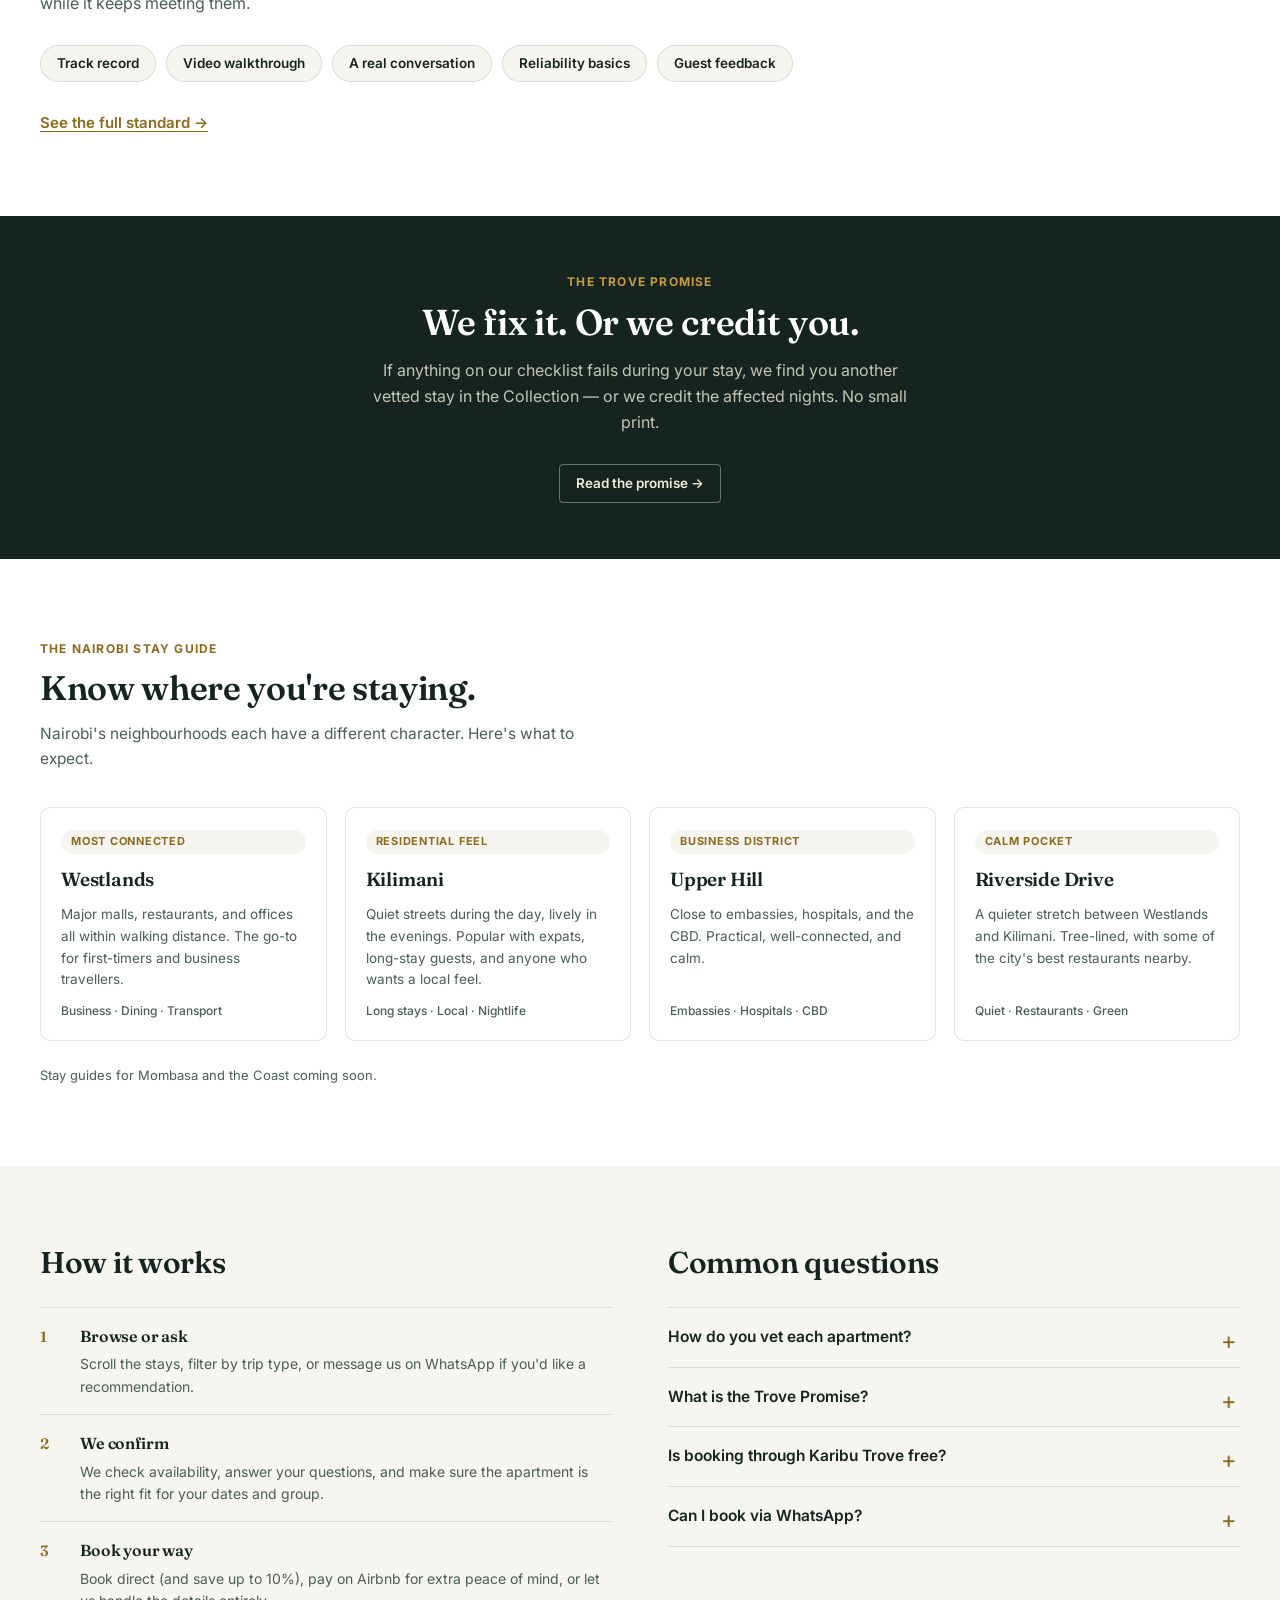
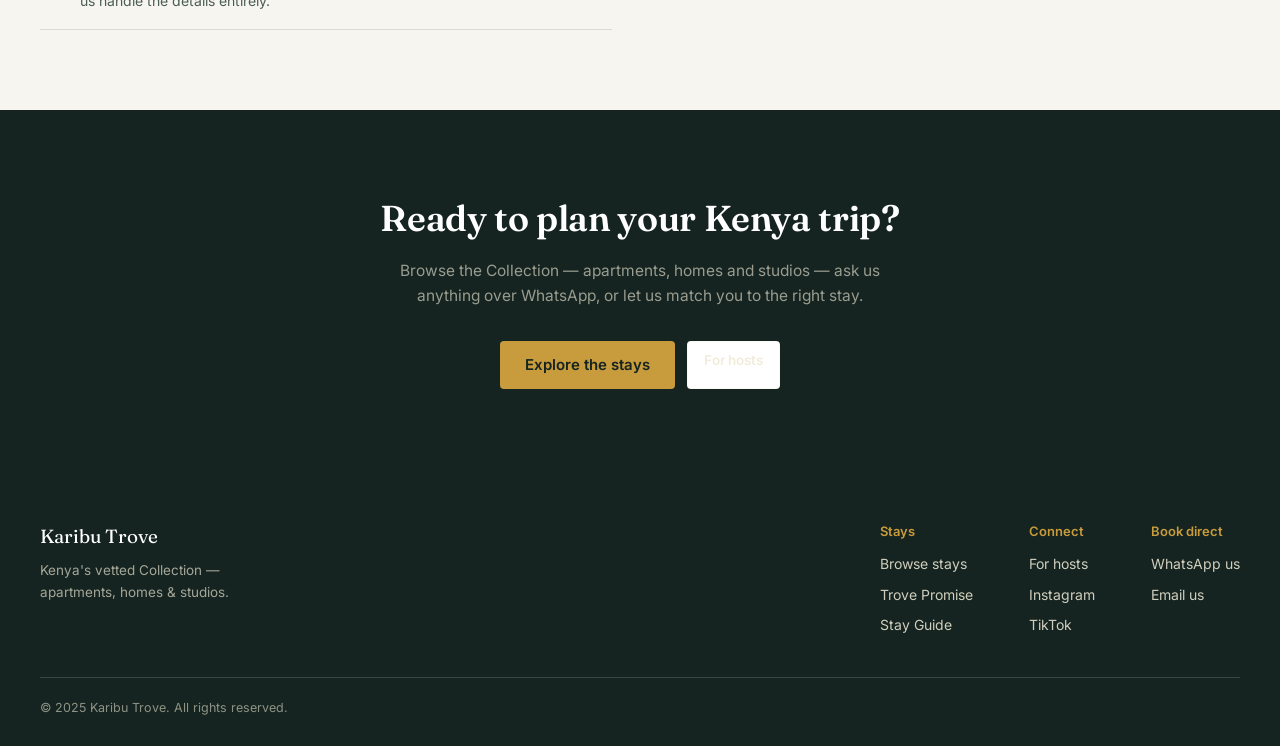
==== commit 8eaa0696: "fix: proof strip full-width bullets, hero gradient replaces broken image - Proof strip: flex with fl" ====
--- a/index.html
+++ b/index.html
@@ -120,18 +120,19 @@
    ============================================================ */
 
 /* ---- Proof strip ---- */
-.proof-strip{ display:grid; grid-template-columns:repeat(4,1fr); background:#fff; border-top:1px solid var(--line); border-bottom:1px solid var(--line); }
-.proof-item{ text-align:center; padding:36px 24px; border-right:1px solid var(--line); }
-.proof-item:last-child{ border-right:none; }
+.proof-strip{ display:flex; align-items:center; padding:48px 0; border-top:1px solid var(--line); border-bottom:1px solid var(--line); }
+.proof-item{ flex:1; text-align:center; padding:0 16px; }
 .pv{ font-family:'Fraunces',serif; font-size:clamp(32px,3.5vw,48px); font-weight:600; color:var(--ink); display:block; line-height:1; margin-bottom:8px; }
 .pl{ font-size:12px; color:var(--ink-soft); font-weight:600; text-transform:uppercase; letter-spacing:0.1em; white-space:nowrap; }
-.proof-dot{ display:none; }
-@media(max-width:760px){ .proof-strip{ grid-template-columns:repeat(2,1fr); } .proof-item:nth-child(2){ border-right:none; } .proof-item:nth-child(3){ border-right:1px solid var(--line); } .proof-item{ padding:28px 16px; } }
-@media(max-width:420px){ .proof-strip{ grid-template-columns:1fr 1fr; } .proof-item{ border-right:none; border-bottom:1px solid var(--line); } }
+.proof-dot{ width:5px; height:5px; border-radius:50%; background:var(--line); flex-shrink:0; }
+@media(max-width:640px){ .proof-strip{ flex-wrap:wrap; padding:32px 0; } .proof-item{ flex:0 0 50%; padding:20px 0; } .proof-dot{ display:none; } }
 
 /* ---- V5 Hero ---- */
-.hero-v5{ padding:120px 0 100px; text-align:center; position:relative; overflow:hidden; background:var(--ink); }
-.hero-v5::before{ content:''; position:absolute; inset:0; background-image:url('https://images.unsplash.com/photo-1611348586755-53c6c0e8e410?w=1600&auto=format&fit=crop&q=80'); background-size:cover; background-position:center 40%; opacity:0.32; }
+.hero-v5{ padding:120px 0 100px; text-align:center; position:relative; overflow:hidden;
+  background: linear-gradient(160deg, #0a1f16 0%, #152420 35%, #1b3328 60%, #243d30 80%, #1a2e22 100%); }
+.hero-v5::before{ content:''; position:absolute; inset:0;
+  background: radial-gradient(ellipse 80% 60% at 60% 40%, rgba(180,140,60,0.12) 0%, transparent 70%),
+              radial-gradient(ellipse 50% 80% at 20% 80%, rgba(45,100,70,0.18) 0%, transparent 60%); }
 .hero-v5 .wrap{ position:relative; z-index:1; }
 @media(max-width:640px){ .hero-v5{ padding:80px 0 72px; } }
 .hero-v5 .hero-eyebrow{ font-size:12px; font-weight:700; text-transform:uppercase; letter-spacing:0.12em; color:var(--gold); margin-bottom:20px; display:flex; align-items:center; justify-content:center; flex-wrap:wrap; gap:4px 0; }
@@ -290,14 +291,17 @@
     <span class="pv">240+</span>
     <span class="pl">Stays Assessed</span>
   </div>
+  <div class="proof-dot" aria-hidden="true"></div>
   <div class="proof-item">
     <span class="pv">80+</span>
     <span class="pl">Curated Stays</span>
   </div>
+  <div class="proof-dot" aria-hidden="true"></div>
   <div class="proof-item">
     <span class="pv">1,000+</span>
     <span class="pl">Guest Stays</span>
   </div>
+  <div class="proof-dot" aria-hidden="true"></div>
   <div class="proof-item">
     <span class="pv">&lt; 1 hr</span>
     <span class="pl">Response Time</span>
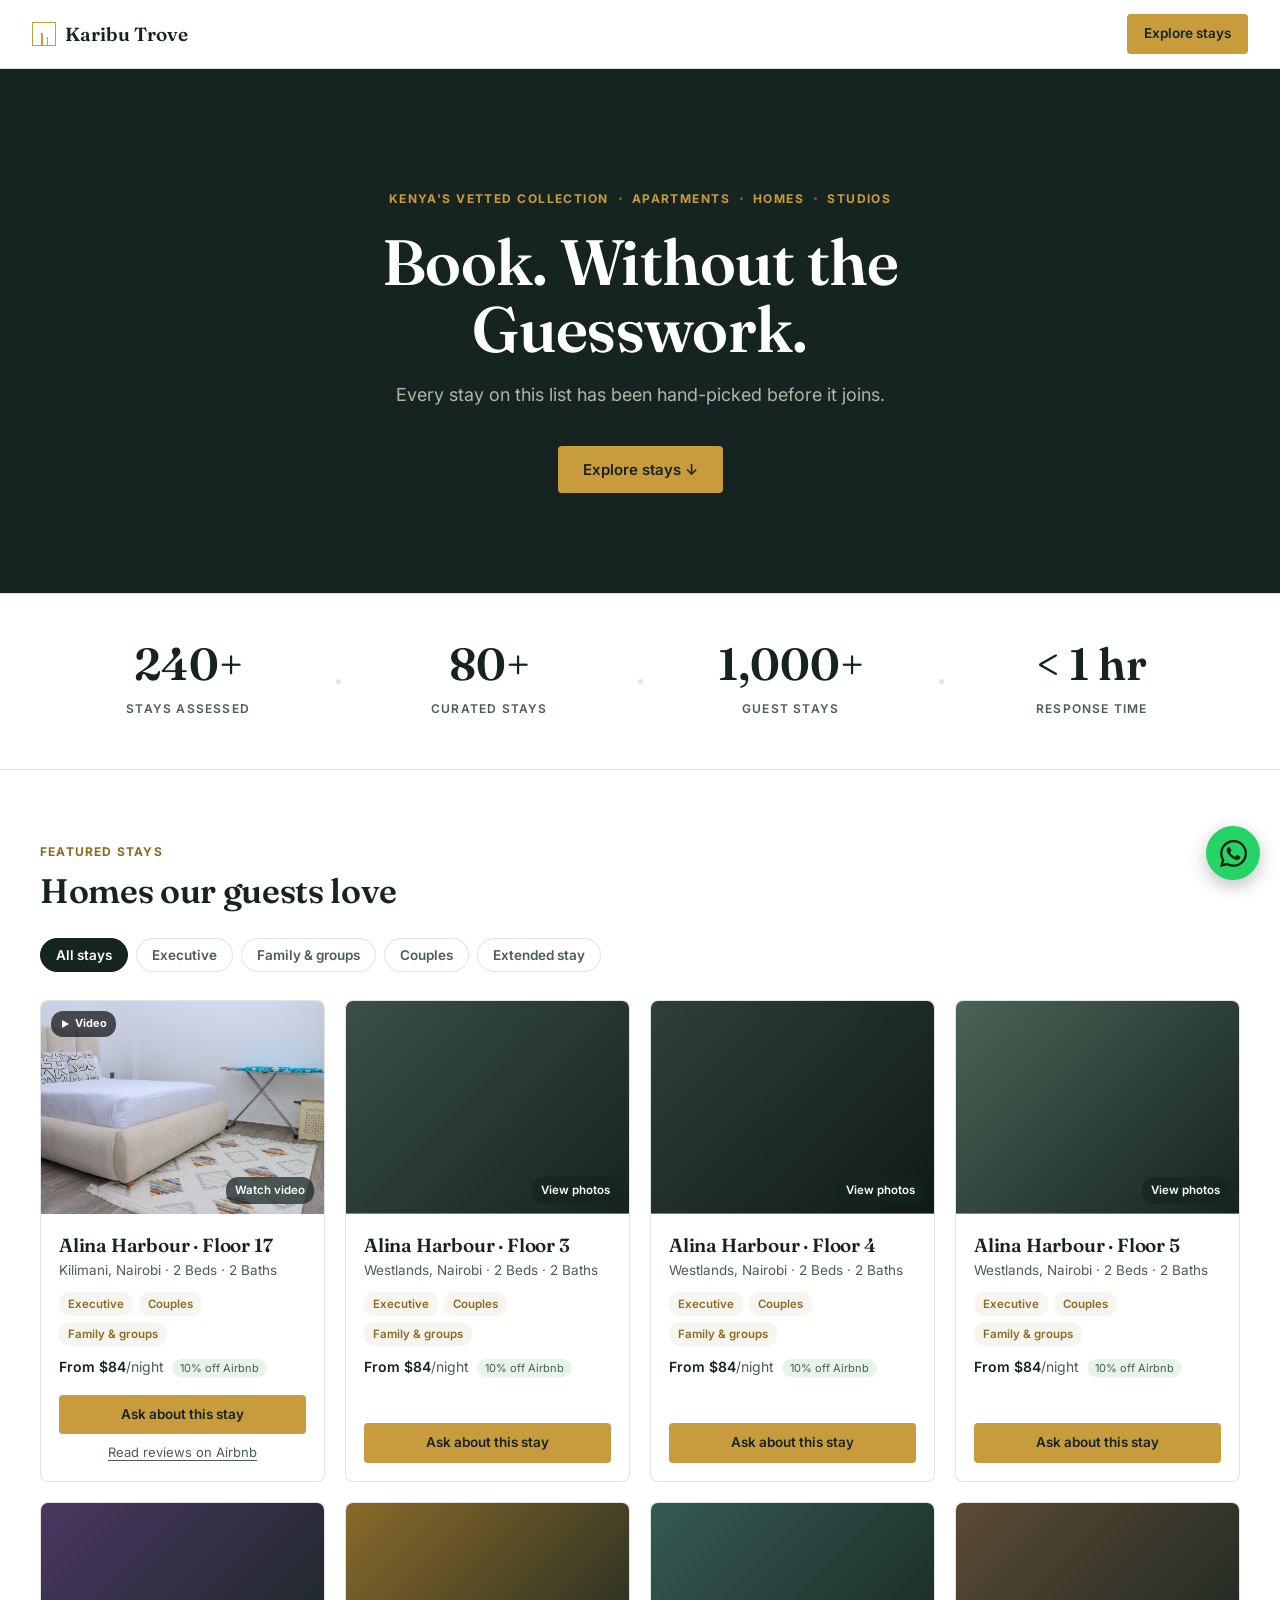
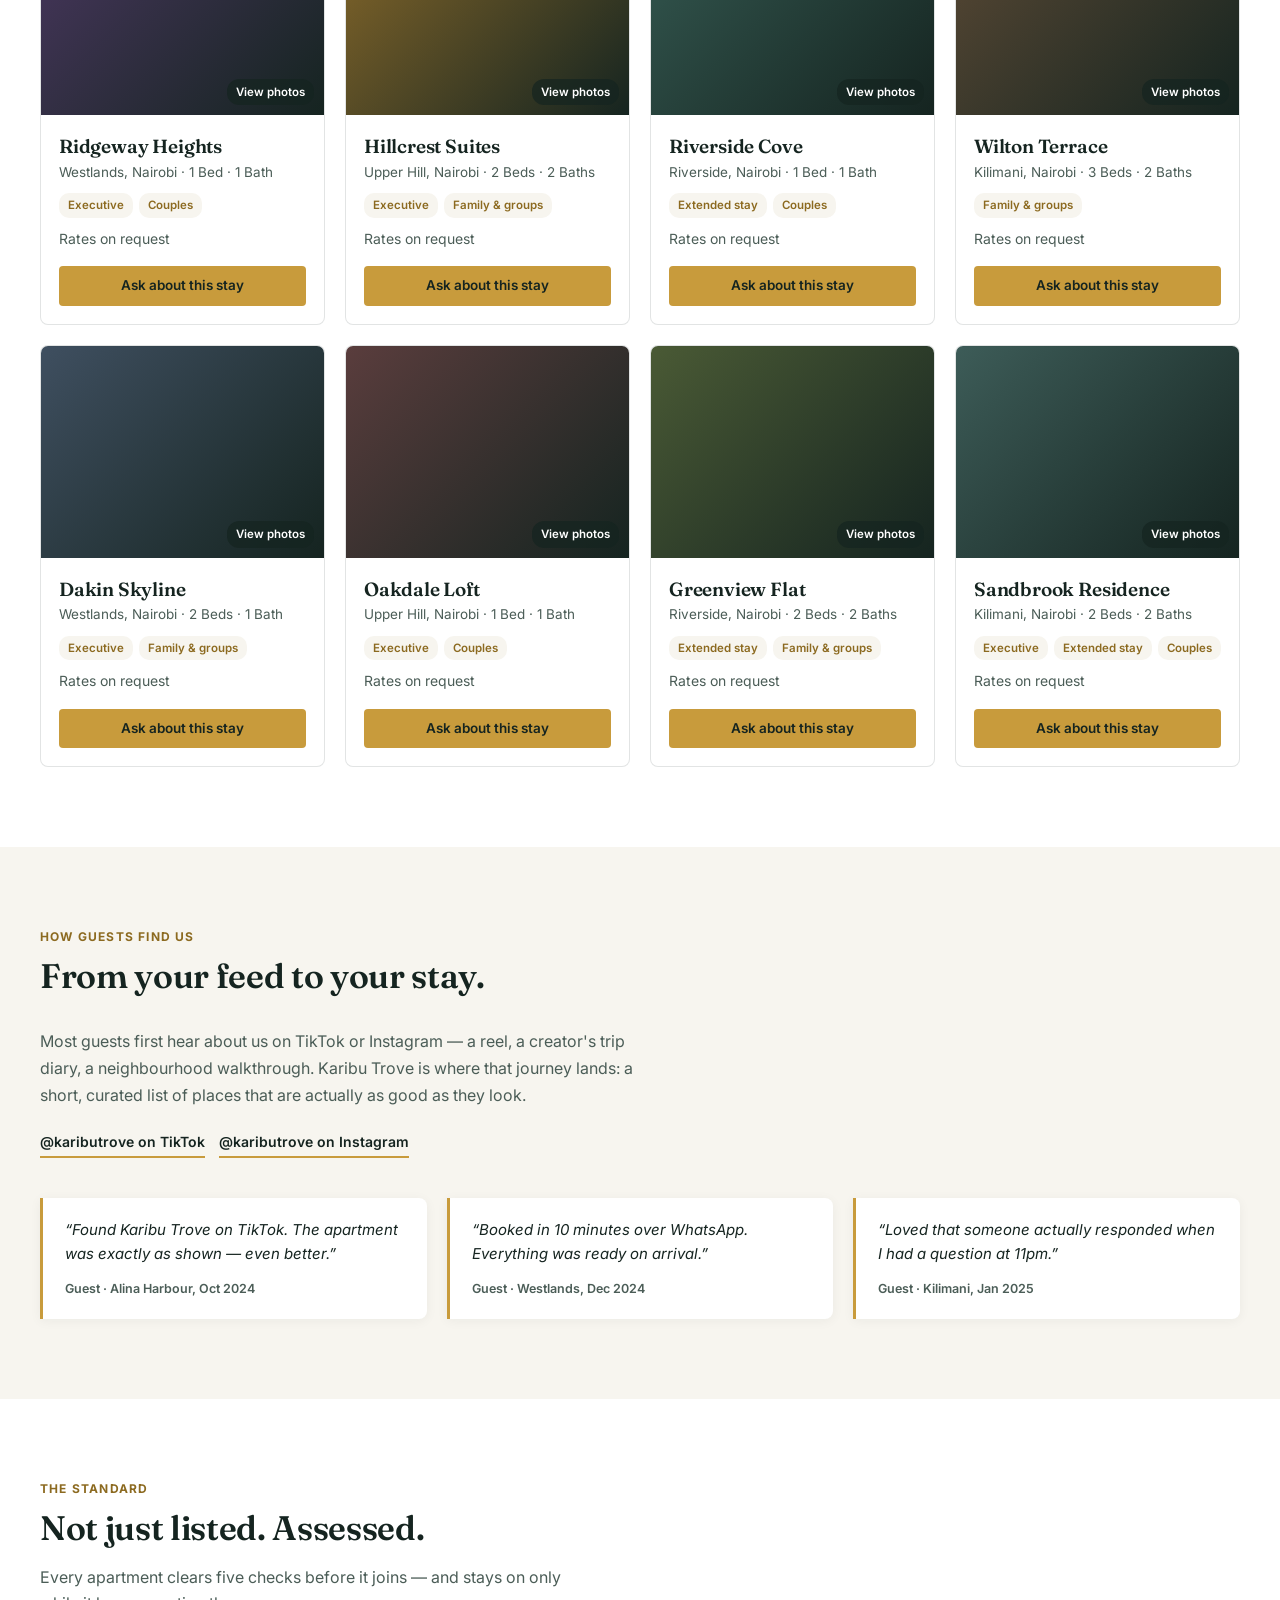
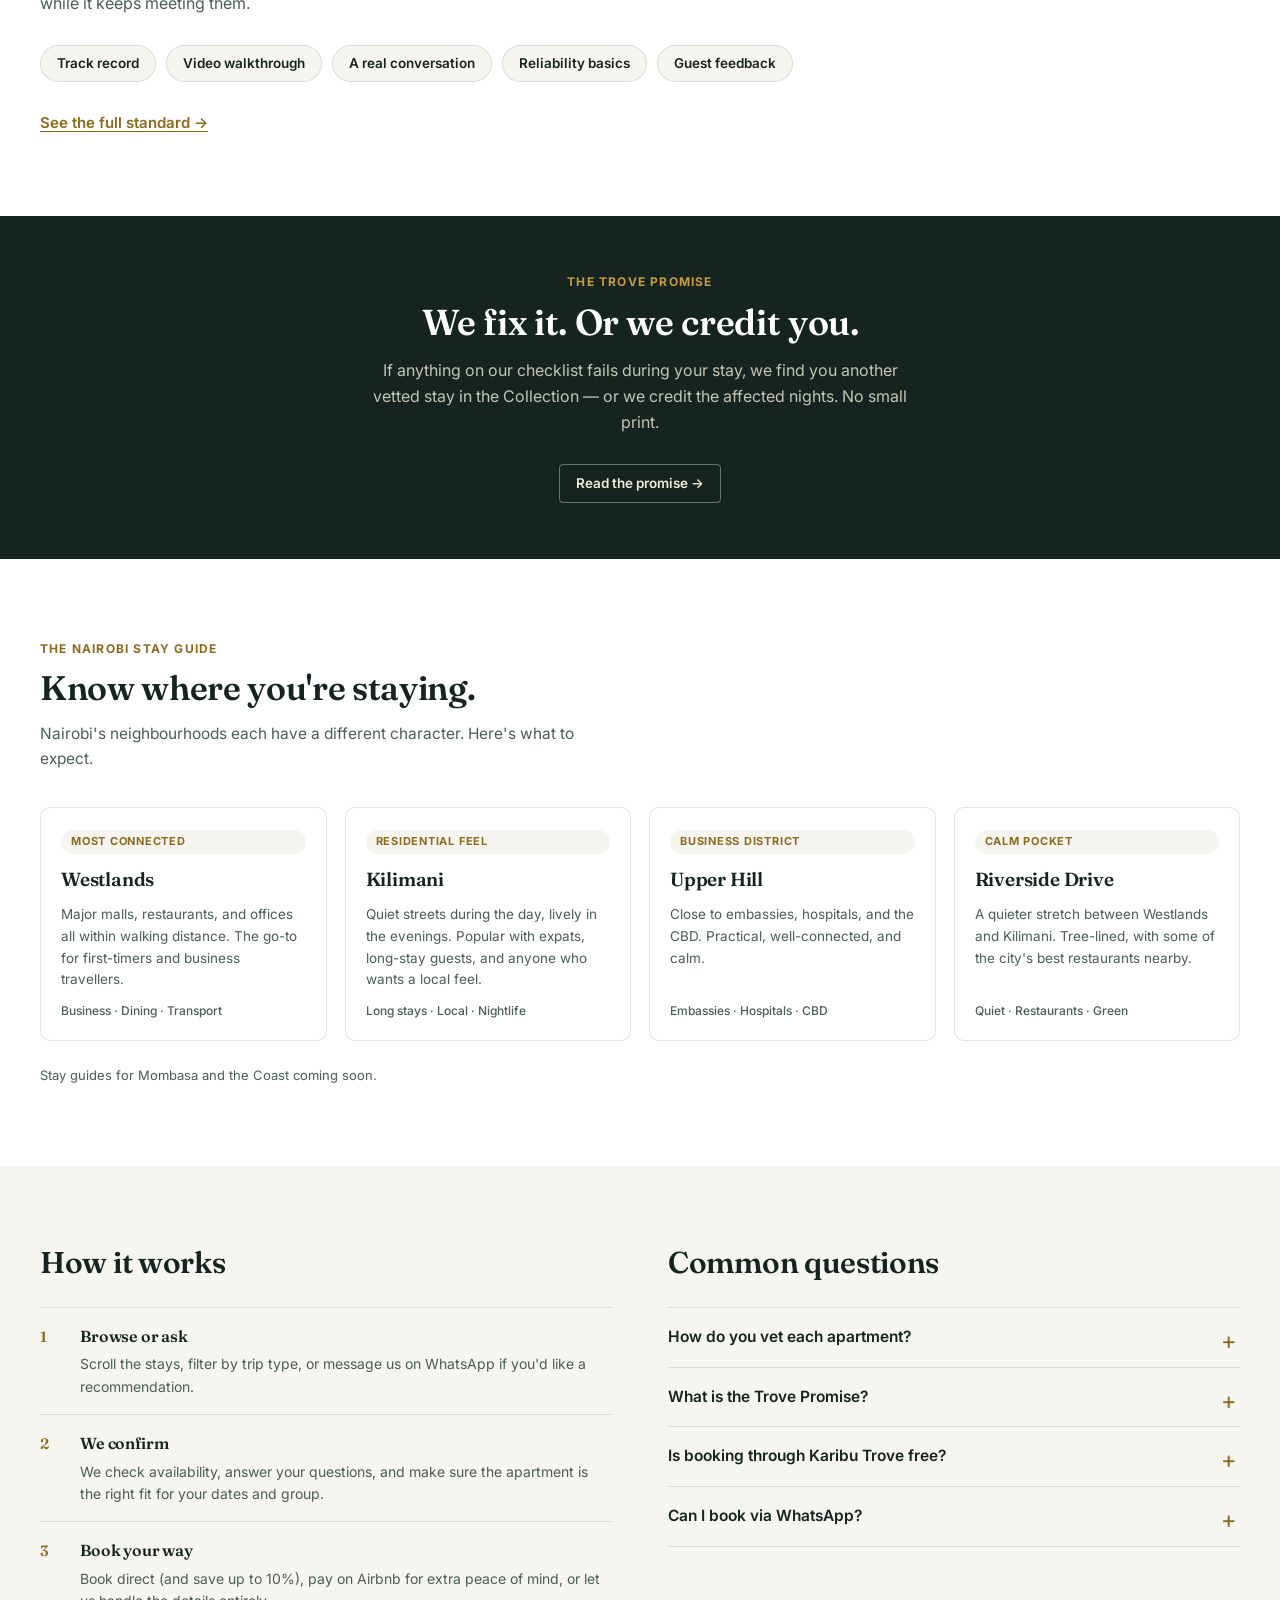
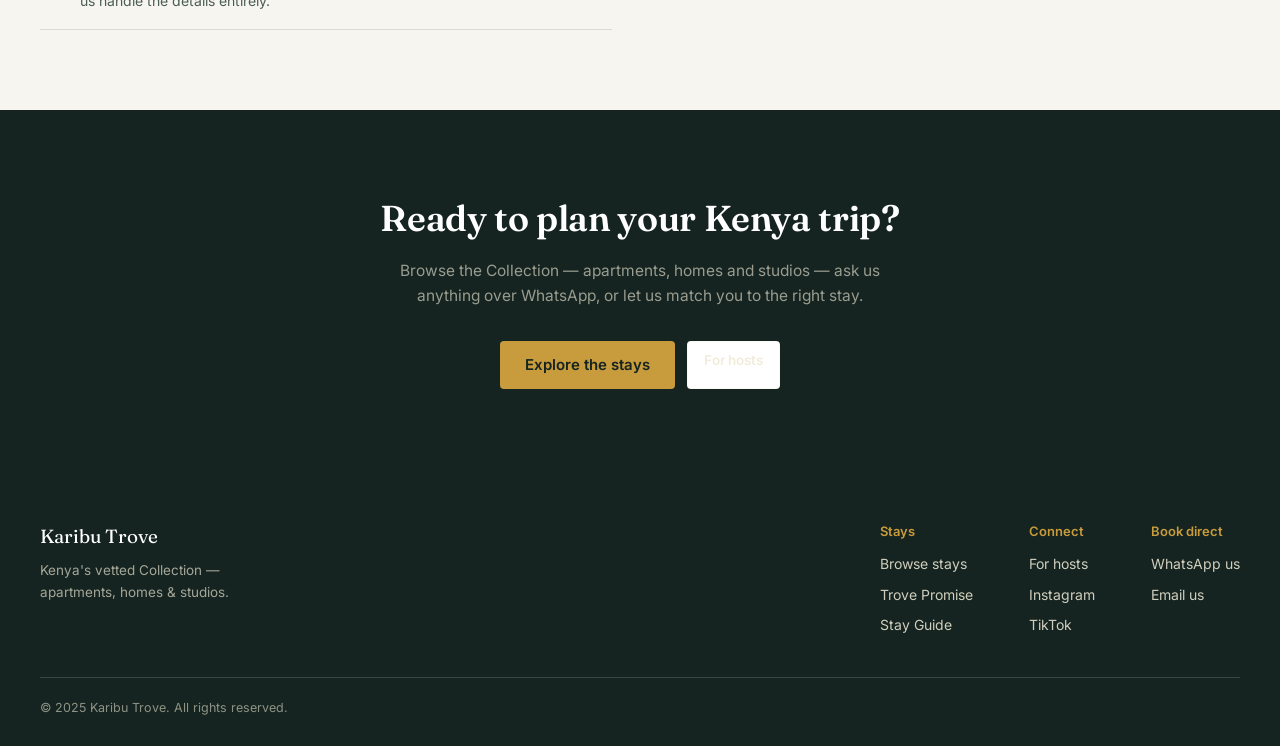
==== commit 0033e340: "fix: proof strip constrained to wrap width, hero uses Pexels image - Proof strip: inner content now " ====
--- a/index.html
+++ b/index.html
@@ -120,19 +120,19 @@
    ============================================================ */
 
 /* ---- Proof strip ---- */
-.proof-strip{ display:flex; align-items:center; padding:48px 0; border-top:1px solid var(--line); border-bottom:1px solid var(--line); }
+.proof-strip{ border-top:1px solid var(--line); border-bottom:1px solid var(--line); padding:48px 0; }
+.proof-strip .wrap{ display:flex; align-items:center; }
 .proof-item{ flex:1; text-align:center; padding:0 16px; }
 .pv{ font-family:'Fraunces',serif; font-size:clamp(32px,3.5vw,48px); font-weight:600; color:var(--ink); display:block; line-height:1; margin-bottom:8px; }
 .pl{ font-size:12px; color:var(--ink-soft); font-weight:600; text-transform:uppercase; letter-spacing:0.1em; white-space:nowrap; }
 .proof-dot{ width:5px; height:5px; border-radius:50%; background:var(--line); flex-shrink:0; }
-@media(max-width:640px){ .proof-strip{ flex-wrap:wrap; padding:32px 0; } .proof-item{ flex:0 0 50%; padding:20px 0; } .proof-dot{ display:none; } }
+@media(max-width:640px){ .proof-strip .wrap{ flex-wrap:wrap; } .proof-item{ flex:0 0 50%; padding:20px 0; } .proof-dot{ display:none; } }
 
 /* ---- V5 Hero ---- */
-.hero-v5{ padding:120px 0 100px; text-align:center; position:relative; overflow:hidden;
-  background: linear-gradient(160deg, #0a1f16 0%, #152420 35%, #1b3328 60%, #243d30 80%, #1a2e22 100%); }
+.hero-v5{ padding:120px 0 100px; text-align:center; position:relative; overflow:hidden; background:var(--ink); }
 .hero-v5::before{ content:''; position:absolute; inset:0;
-  background: radial-gradient(ellipse 80% 60% at 60% 40%, rgba(180,140,60,0.12) 0%, transparent 70%),
-              radial-gradient(ellipse 50% 80% at 20% 80%, rgba(45,100,70,0.18) 0%, transparent 60%); }
+  background-image:url('https://images.pexels.com/photos/2662116/pexels-photo-2662116.jpeg?auto=compress&cs=tinysrgb&w=1920&q=80');
+  background-size:cover; background-position:center 50%; opacity:0.35; }
 .hero-v5 .wrap{ position:relative; z-index:1; }
 @media(max-width:640px){ .hero-v5{ padding:80px 0 72px; } }
 .hero-v5 .hero-eyebrow{ font-size:12px; font-weight:700; text-transform:uppercase; letter-spacing:0.12em; color:var(--gold); margin-bottom:20px; display:flex; align-items:center; justify-content:center; flex-wrap:wrap; gap:4px 0; }
@@ -287,24 +287,26 @@
 
 <!-- ===================== PROOF STRIP ===================== -->
 <div class="proof-strip" aria-label="At a glance">
-  <div class="proof-item">
-    <span class="pv">240+</span>
-    <span class="pl">Stays Assessed</span>
-  </div>
-  <div class="proof-dot" aria-hidden="true"></div>
-  <div class="proof-item">
-    <span class="pv">80+</span>
-    <span class="pl">Curated Stays</span>
-  </div>
-  <div class="proof-dot" aria-hidden="true"></div>
-  <div class="proof-item">
-    <span class="pv">1,000+</span>
-    <span class="pl">Guest Stays</span>
-  </div>
-  <div class="proof-dot" aria-hidden="true"></div>
-  <div class="proof-item">
-    <span class="pv">&lt; 1 hr</span>
-    <span class="pl">Response Time</span>
+  <div class="wrap">
+    <div class="proof-item">
+      <span class="pv">240+</span>
+      <span class="pl">Stays Assessed</span>
+    </div>
+    <div class="proof-dot" aria-hidden="true"></div>
+    <div class="proof-item">
+      <span class="pv">80+</span>
+      <span class="pl">Curated Stays</span>
+    </div>
+    <div class="proof-dot" aria-hidden="true"></div>
+    <div class="proof-item">
+      <span class="pv">1,000+</span>
+      <span class="pl">Guest Stays</span>
+    </div>
+    <div class="proof-dot" aria-hidden="true"></div>
+    <div class="proof-item">
+      <span class="pv">&lt; 1 hr</span>
+      <span class="pl">Response Time</span>
+    </div>
   </div>
 </div>
 
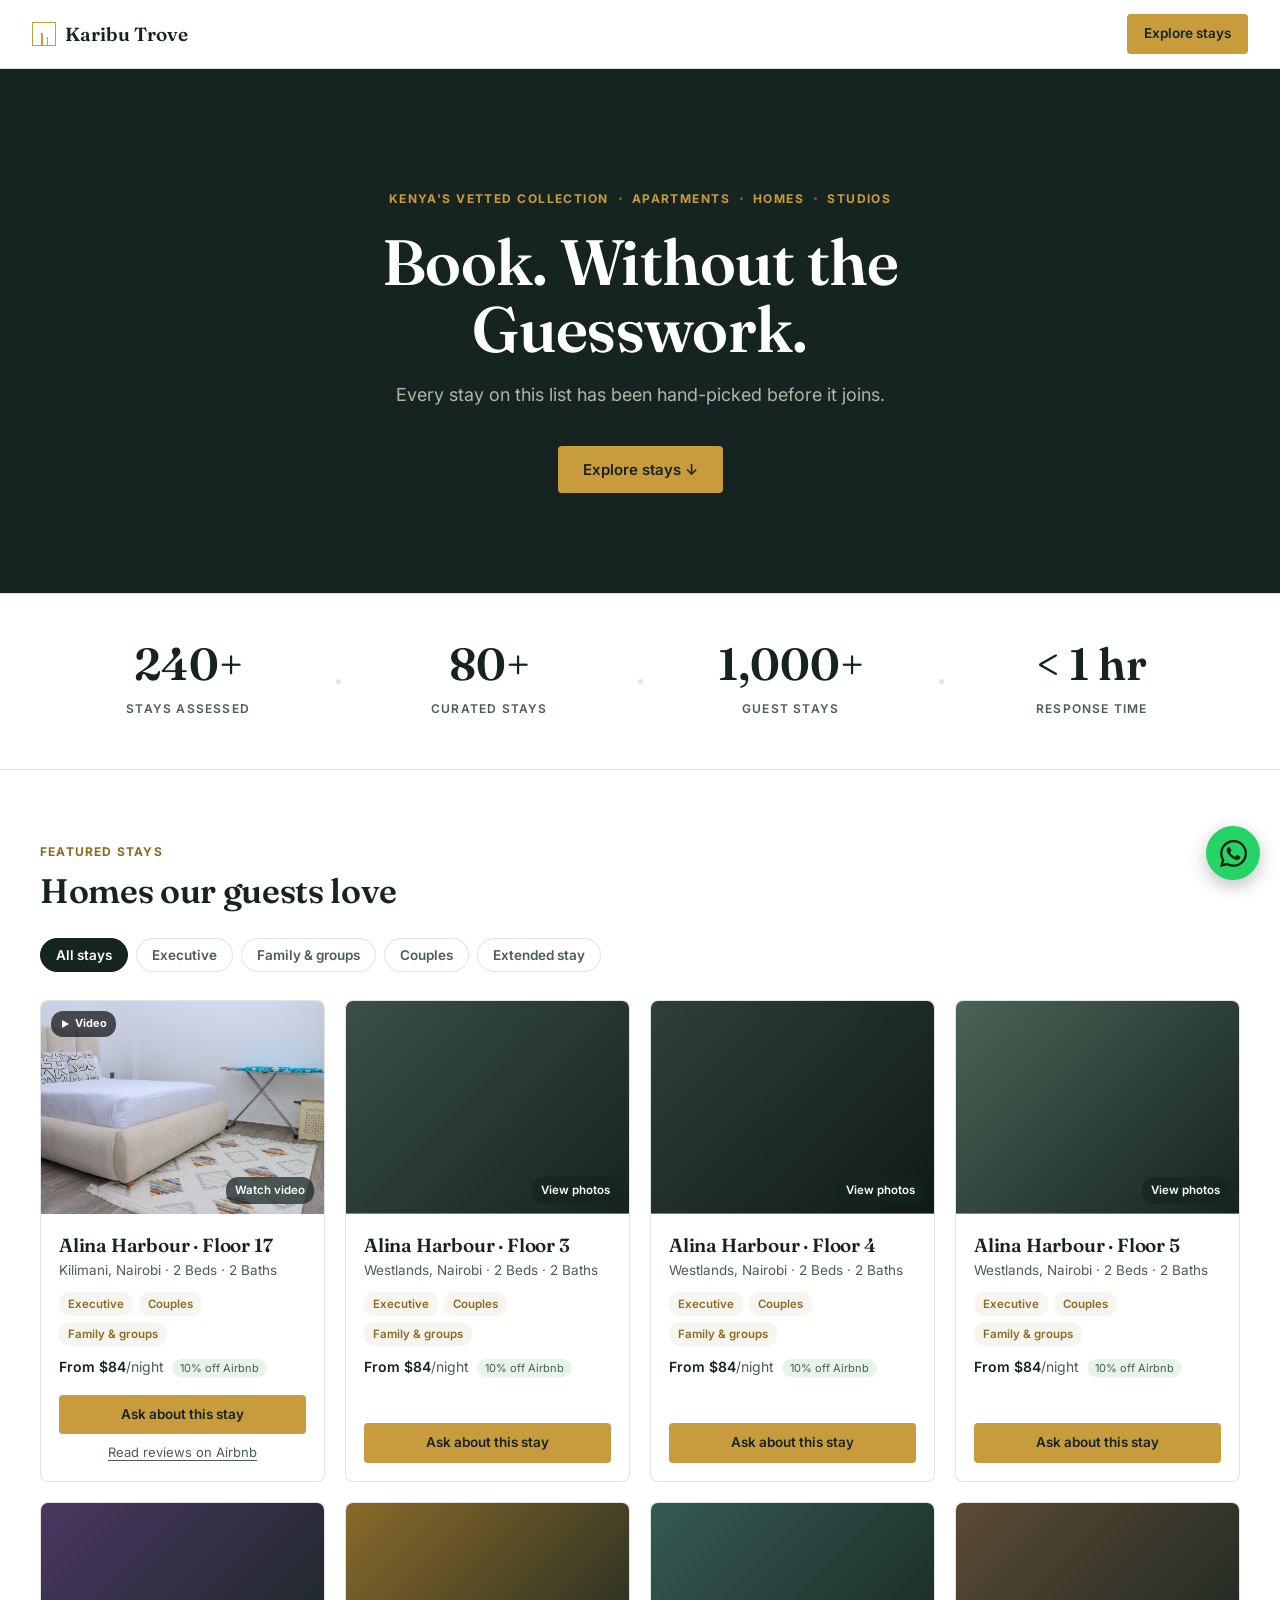
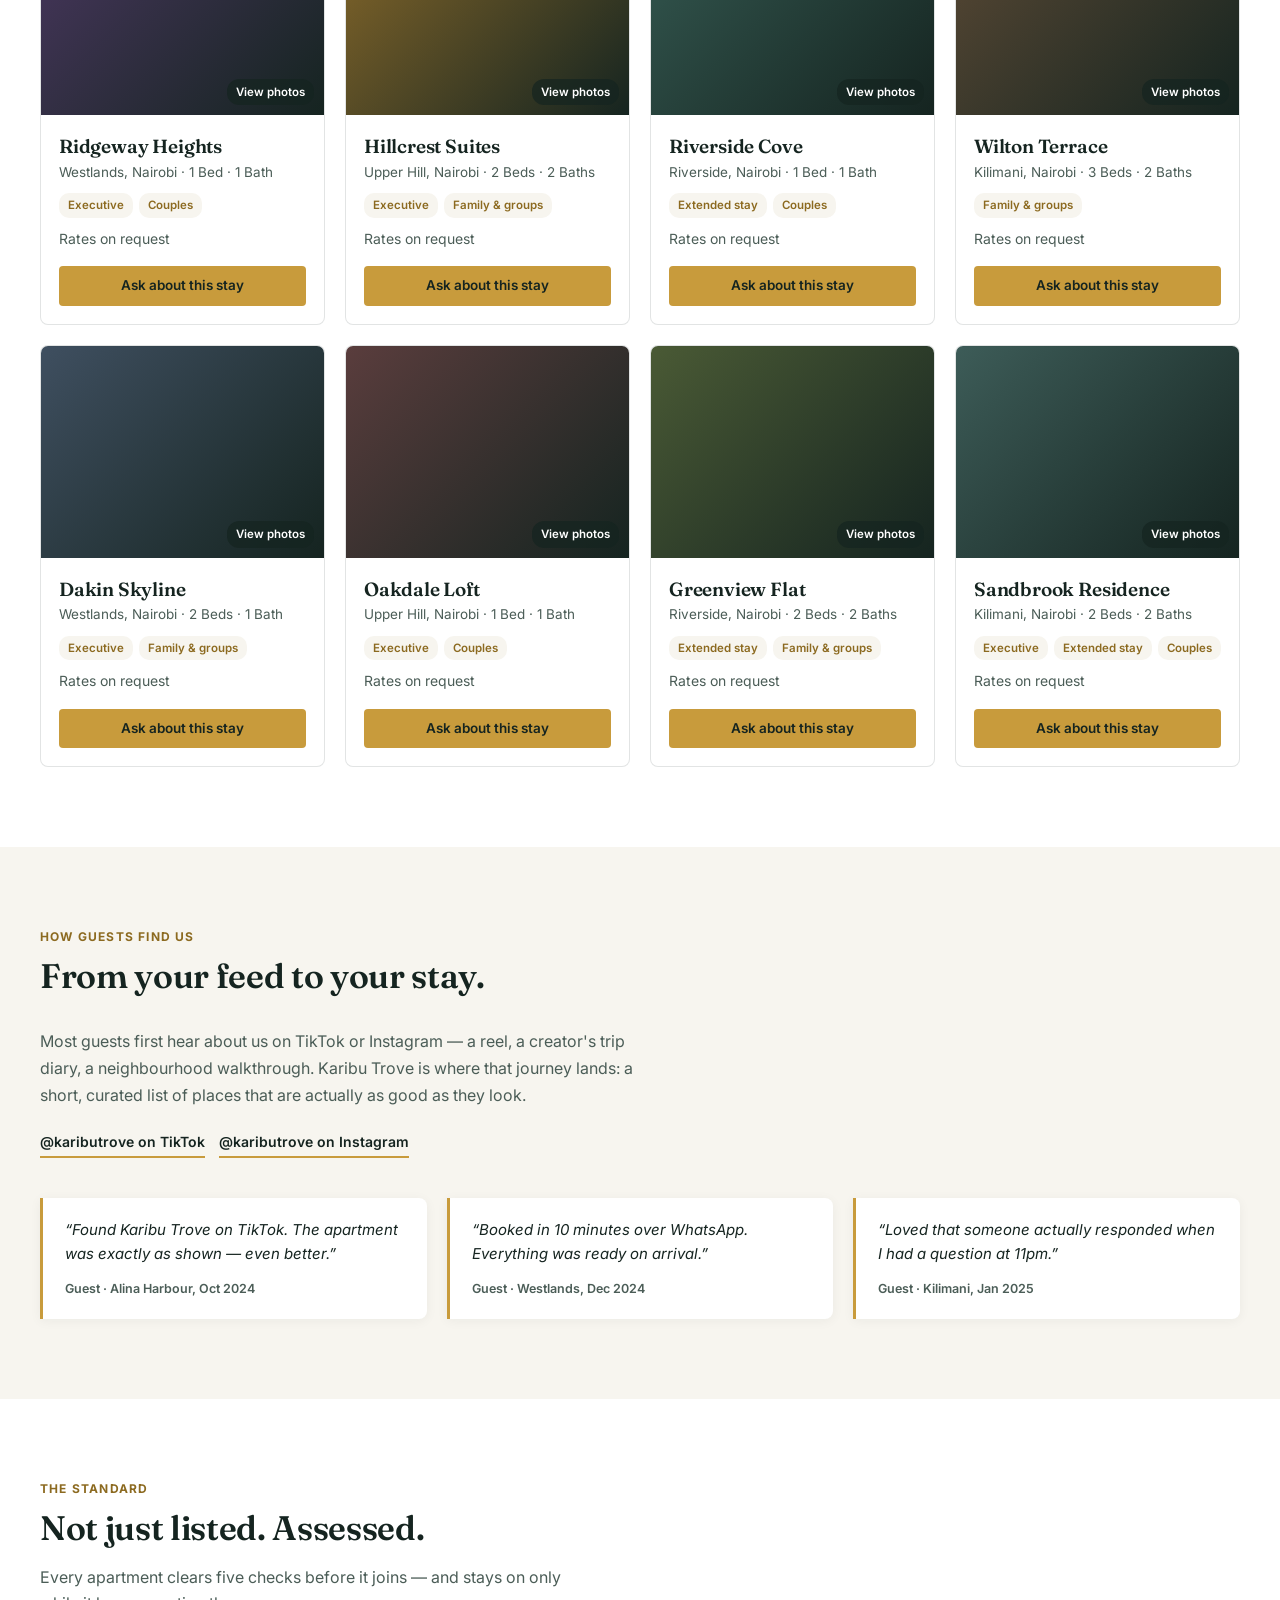
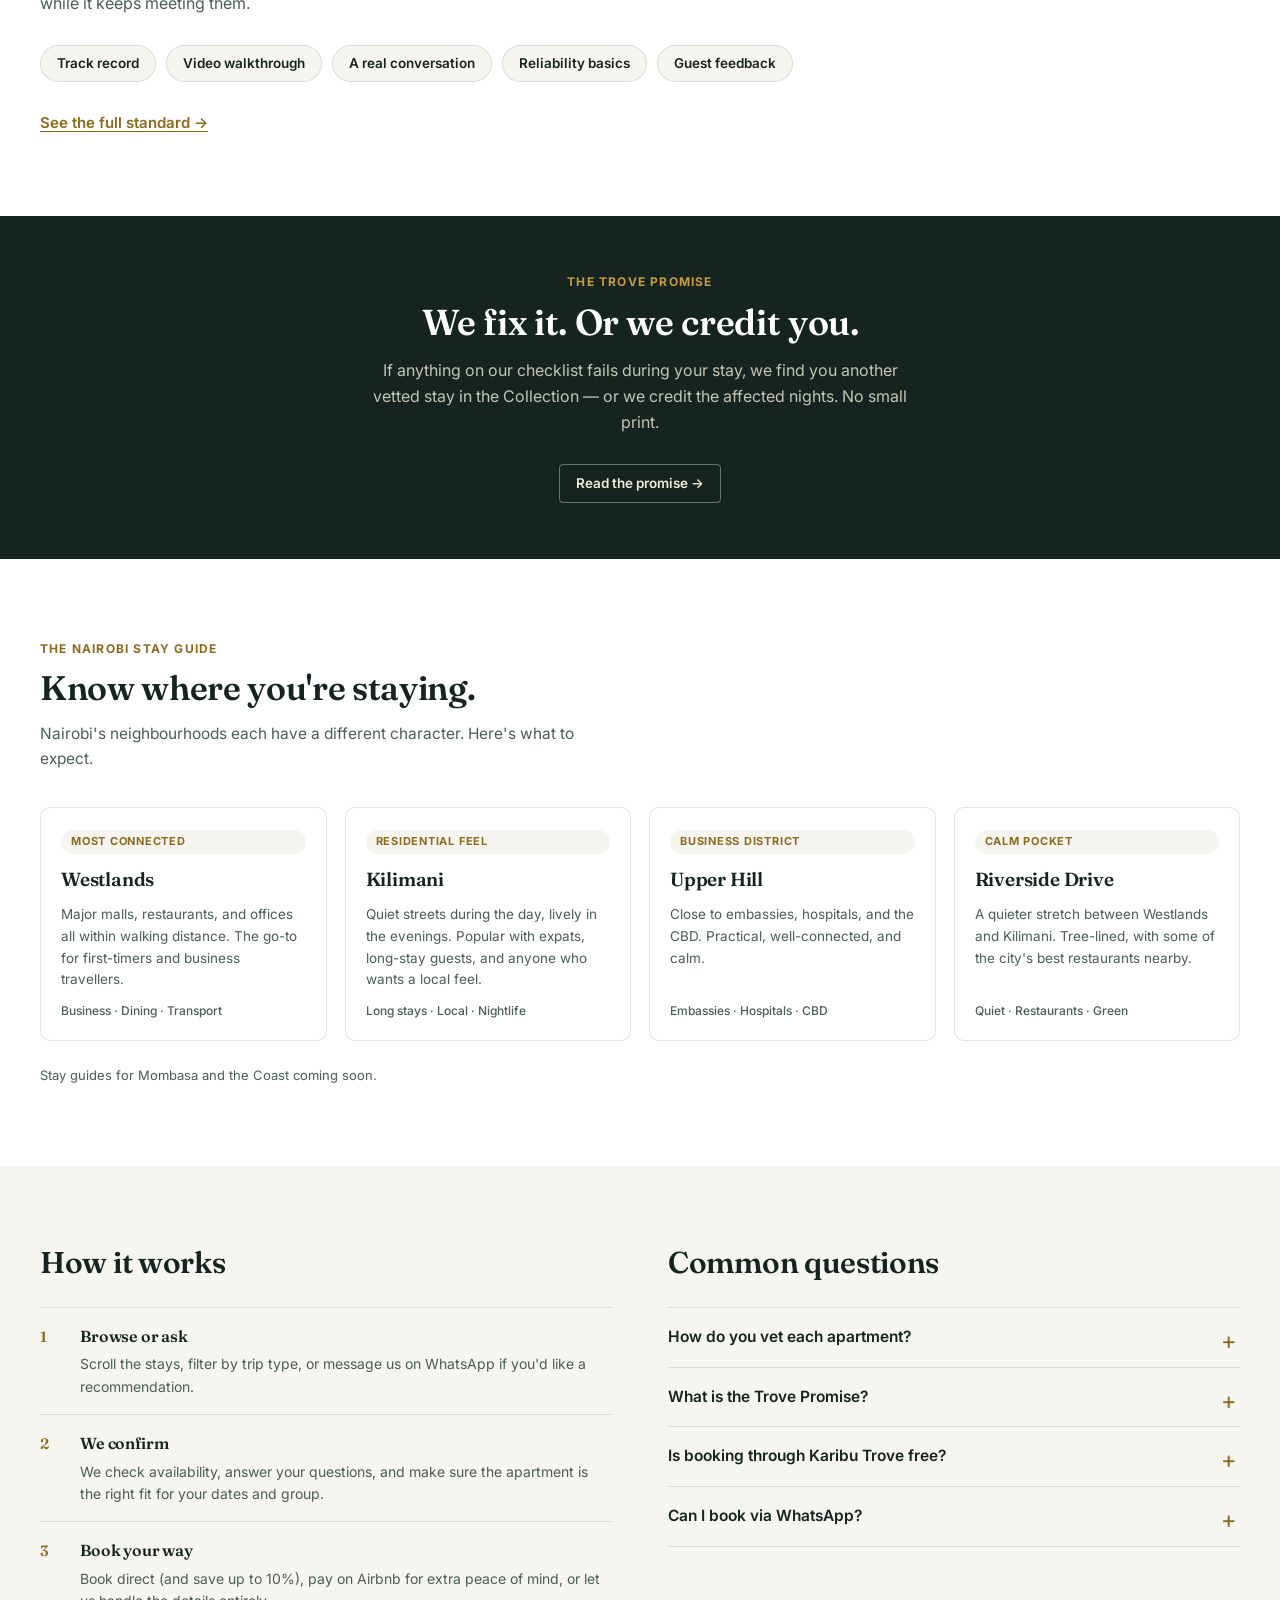
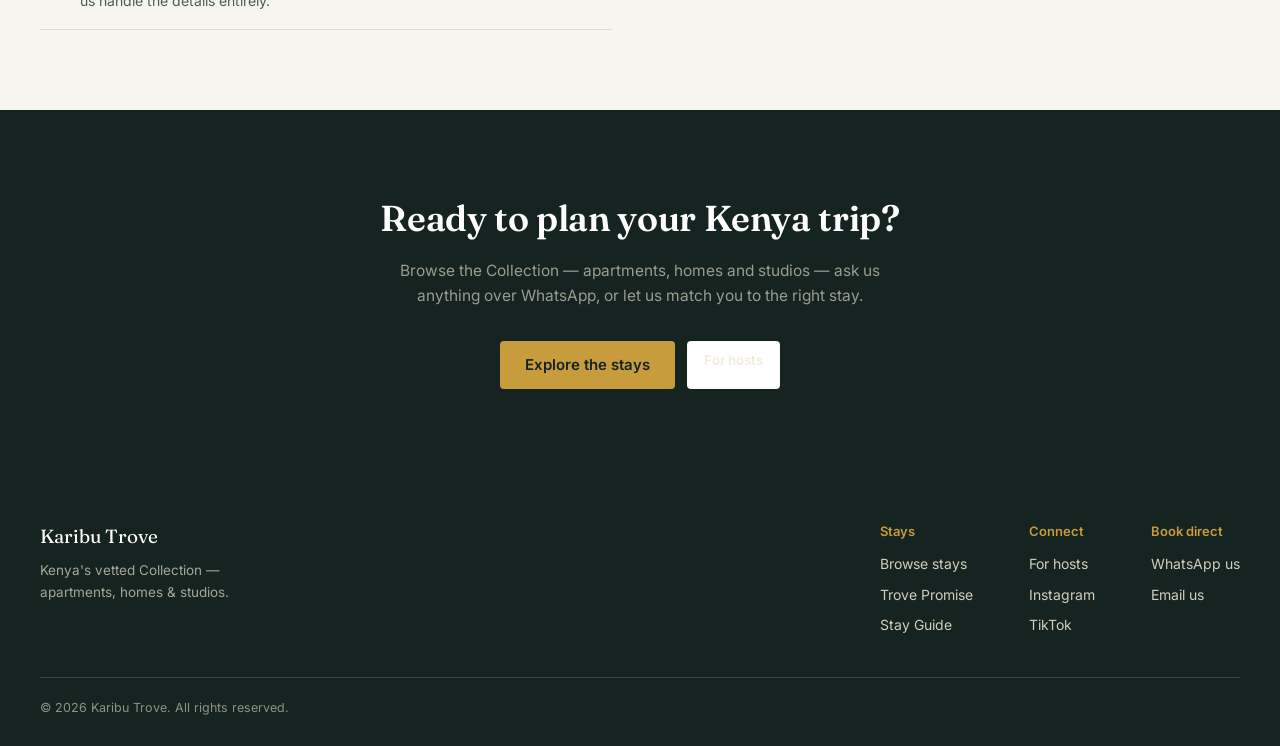
==== commit dff24724: "fix: promise nav/links, dynamic copyright year all pages - promise.html: logo + back-link + footer l" ====
--- a/index.html
+++ b/index.html
@@ -476,7 +476,7 @@
         </div>
       </div>
     </div>
-    <p class="copyright">&copy; 2025 Karibu Trove. All rights reserved.</p>
+    <p class="copyright">&copy; <span class="copy-year">2026</span> Karibu Trove. All rights reserved.</p>
   </div>
 </footer>
 
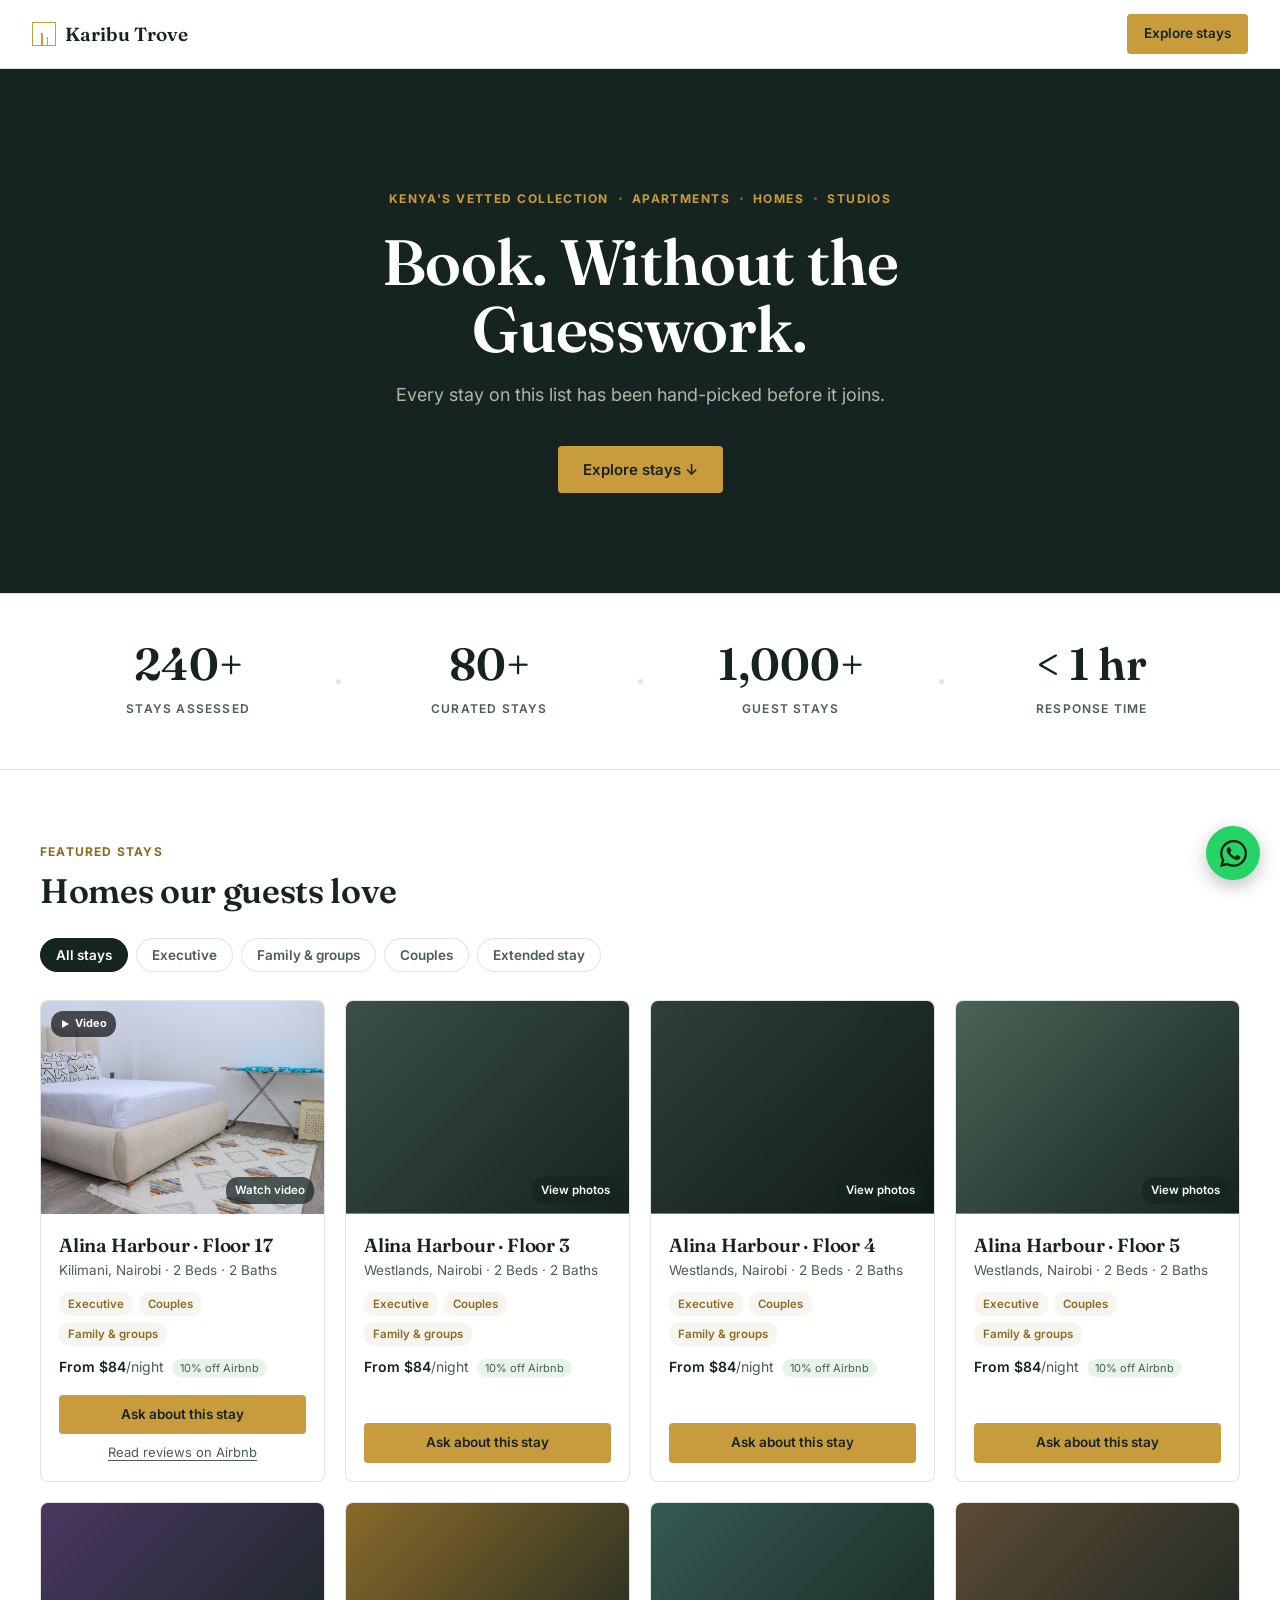
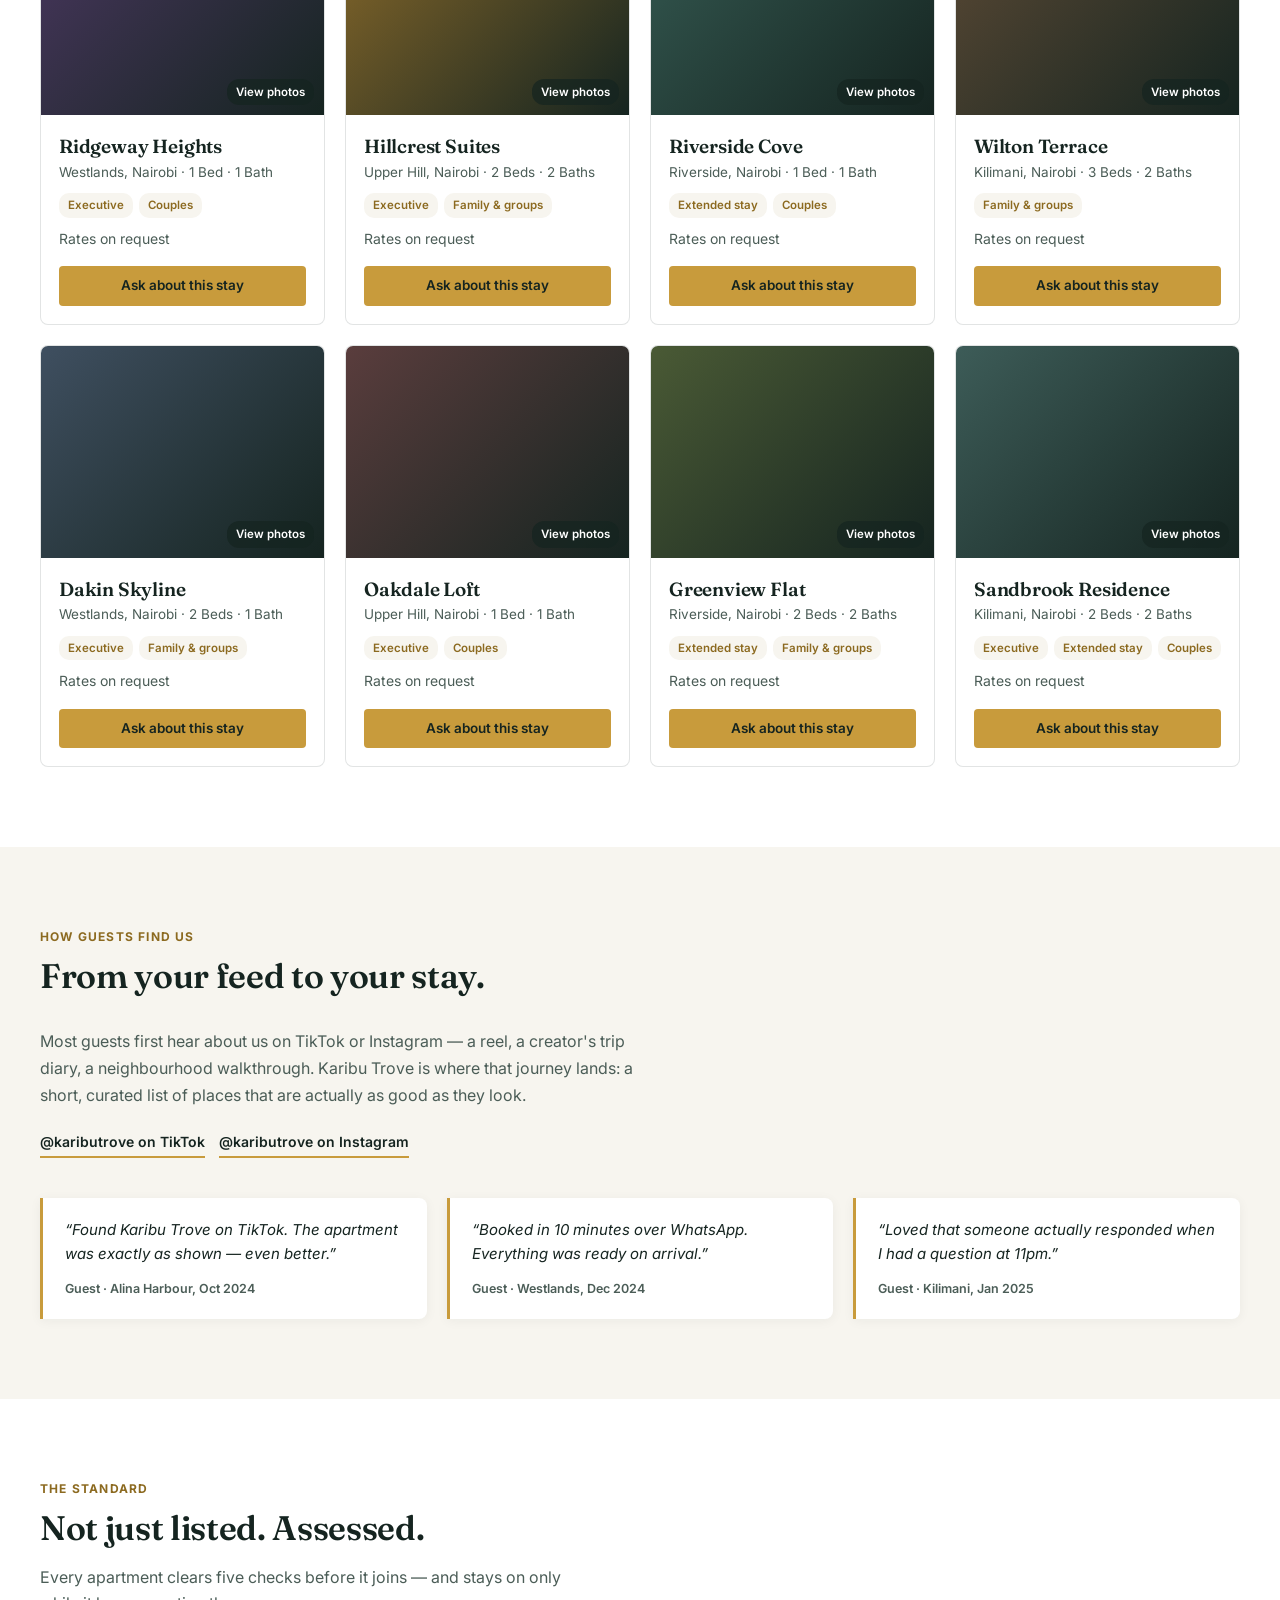
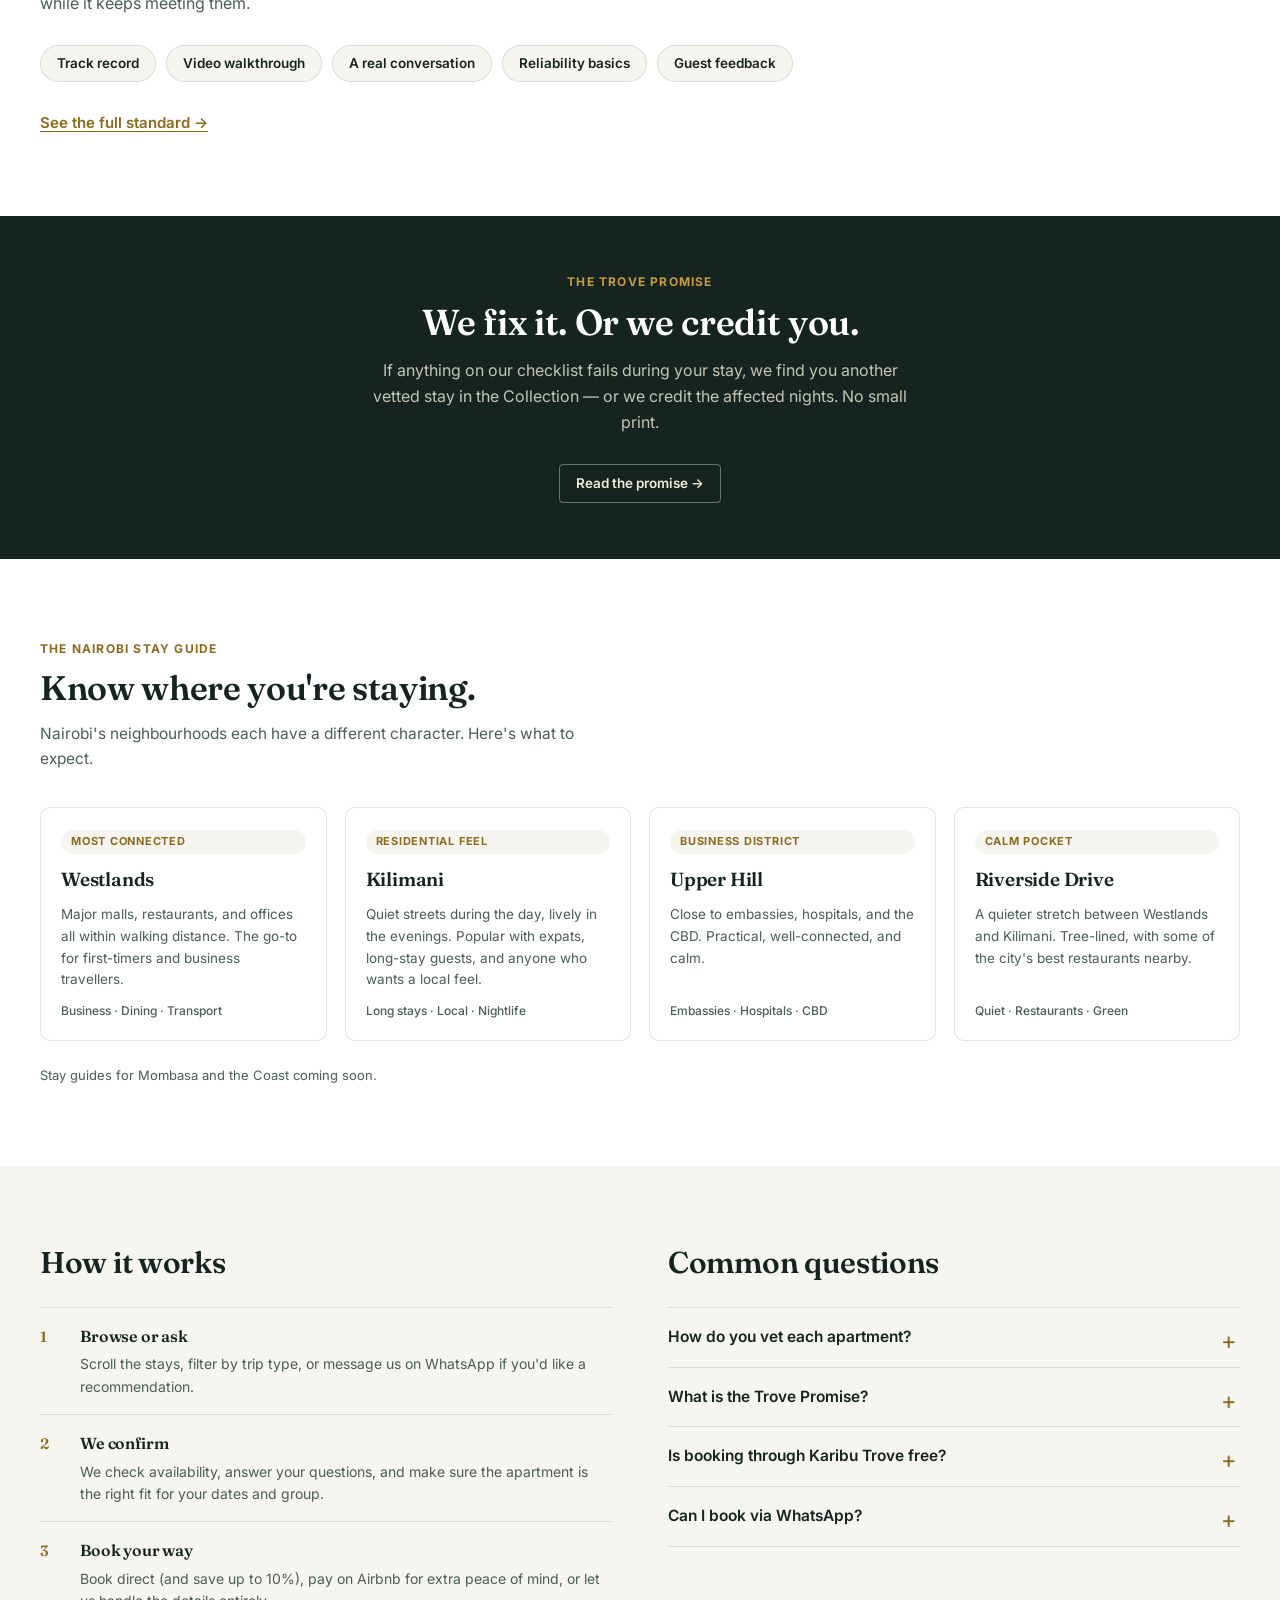
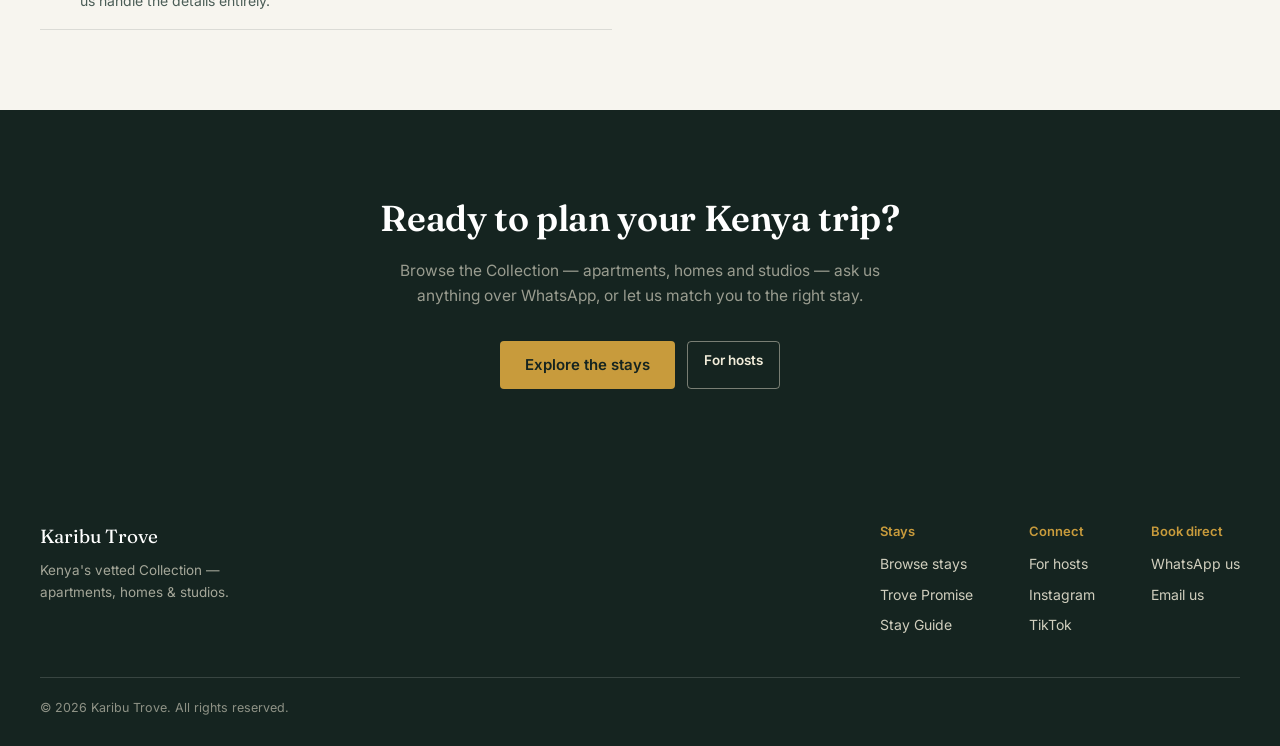
==== commit bcb46cf2: "fix: For Hosts button transparent bg on dark cta-band Co-Authored-By: Claude Sonnet 4.6 <noreply@ant" ====
--- a/index.html
+++ b/index.html
@@ -218,8 +218,8 @@
 .cta-band h2{ color:#fff; font-size:clamp(22px,3.5vw,36px); margin-bottom:12px; }
 .cta-band p{ color:rgba(241,236,217,0.75); font-size:15.5px; margin-bottom:32px; }
 .cta-band .hero-ctas{ justify-content:center; }
-.cta-band .btn-outline{ border-color:rgba(241,236,217,0.35); color:#F1ECD9; }
-.cta-band .btn-outline:hover{ border-color:#F1ECD9; }
+.cta-band .btn-outline{ border-color:rgba(241,236,217,0.45); color:#F1ECD9; background:transparent; }
+.cta-band .btn-outline:hover{ border-color:#F1ECD9; background:rgba(241,236,217,0.1); color:#fff; }
 
 /* ---- Booking popup ---- */
 .bk-overlay{ display:none; position:fixed; inset:0; z-index:200; background:rgba(9,15,13,0.65); align-items:flex-end; justify-content:center; }
